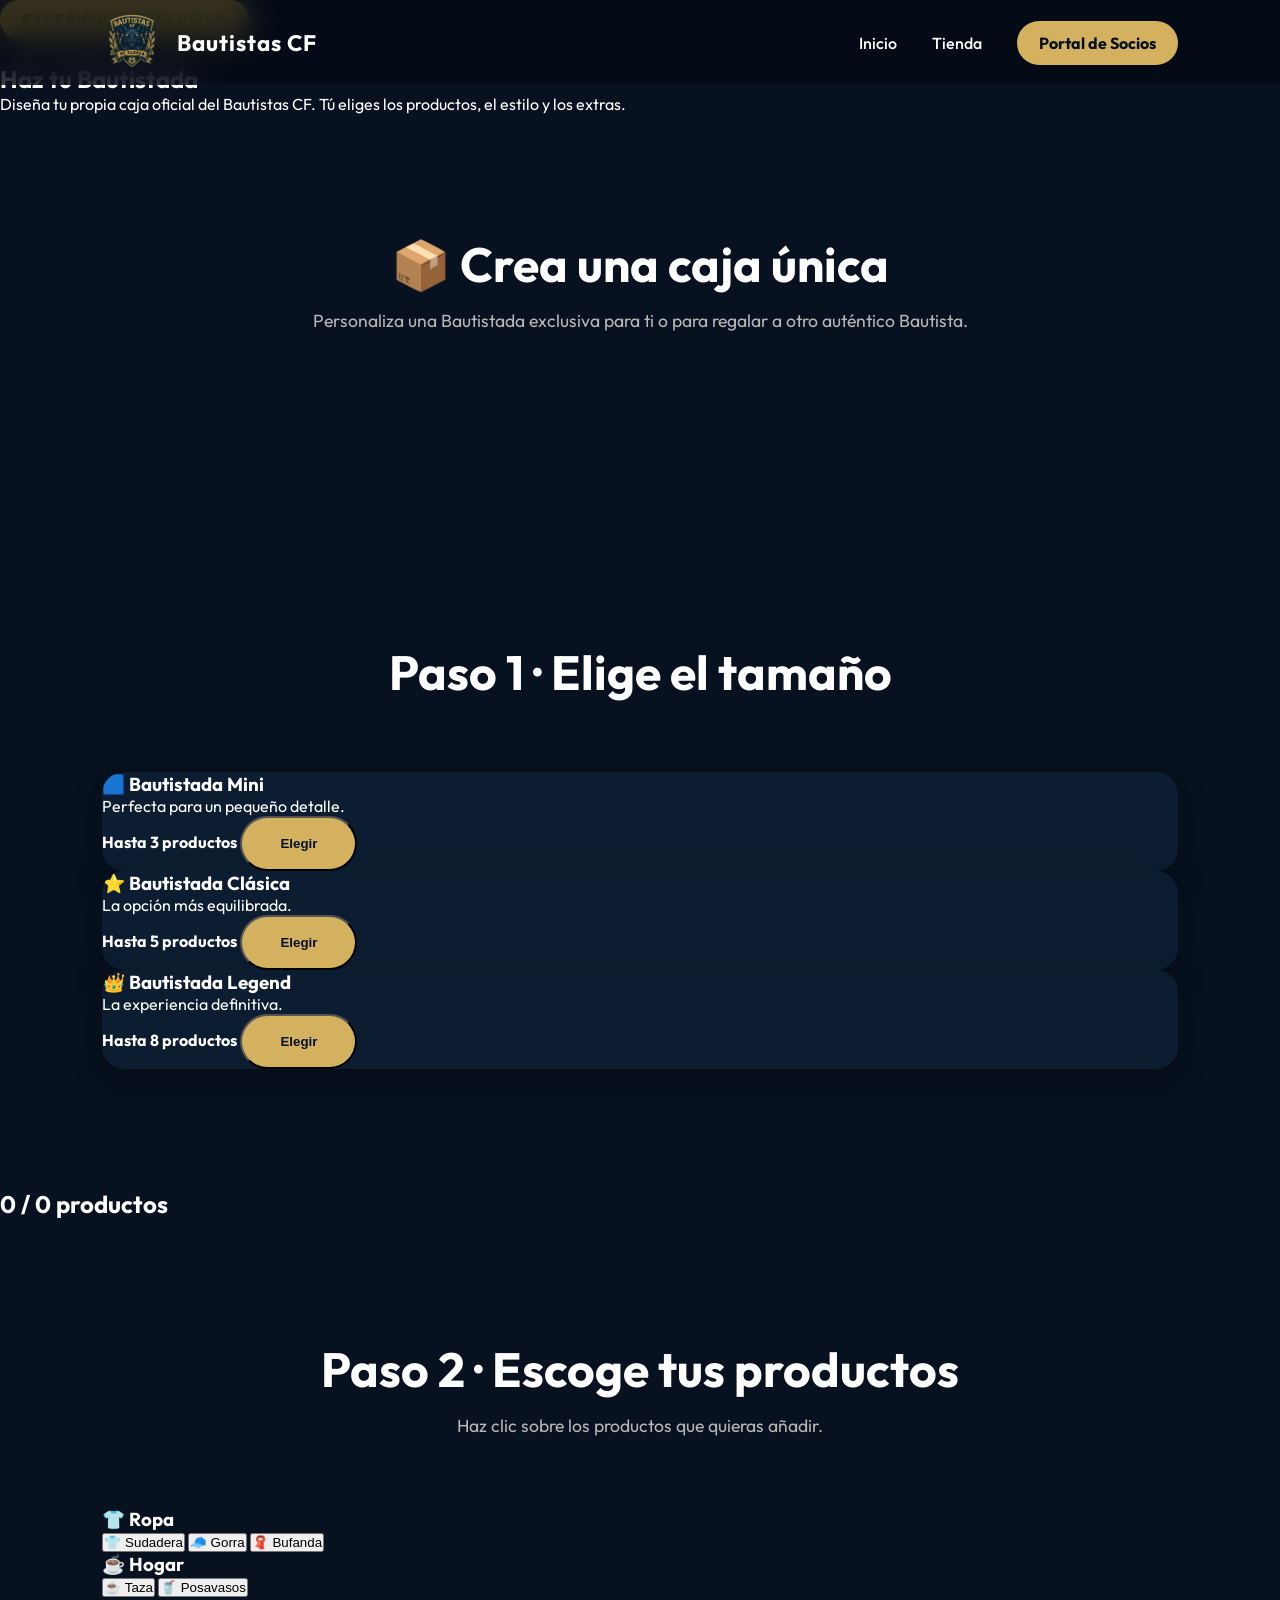
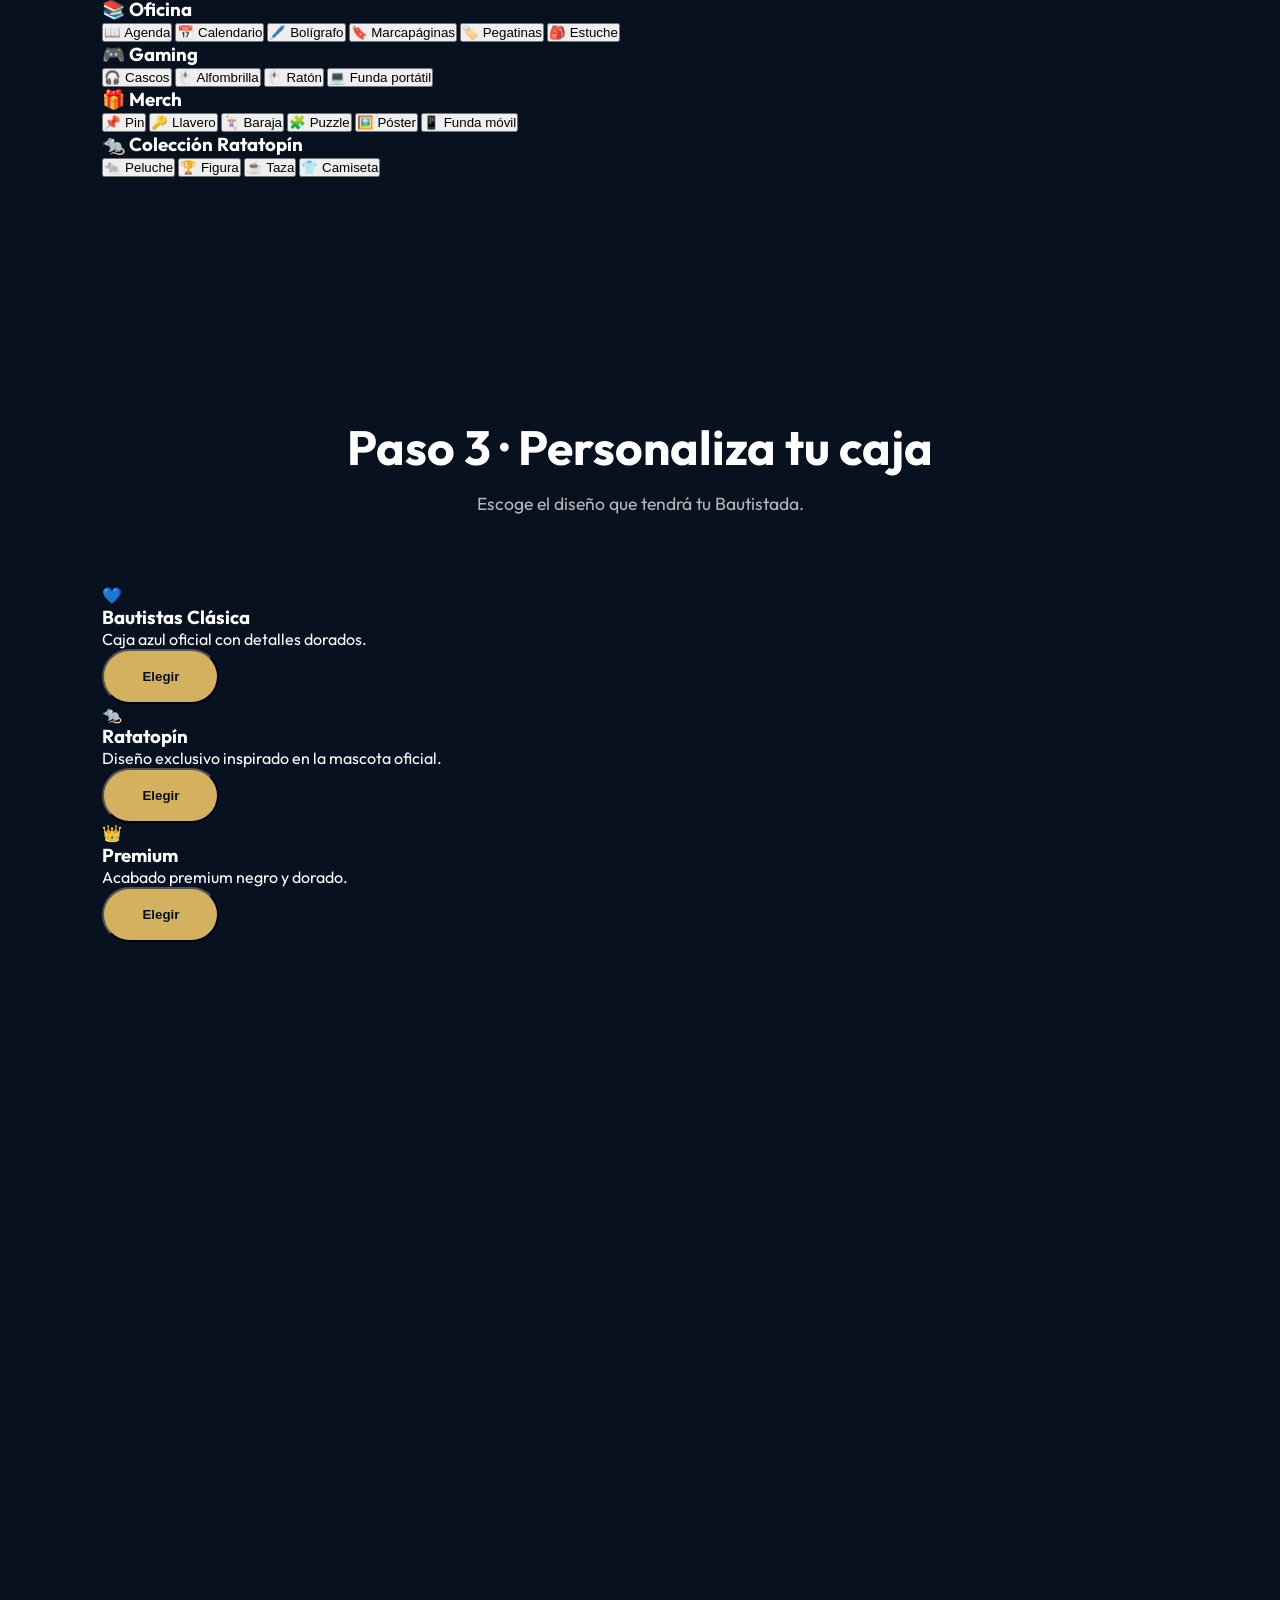
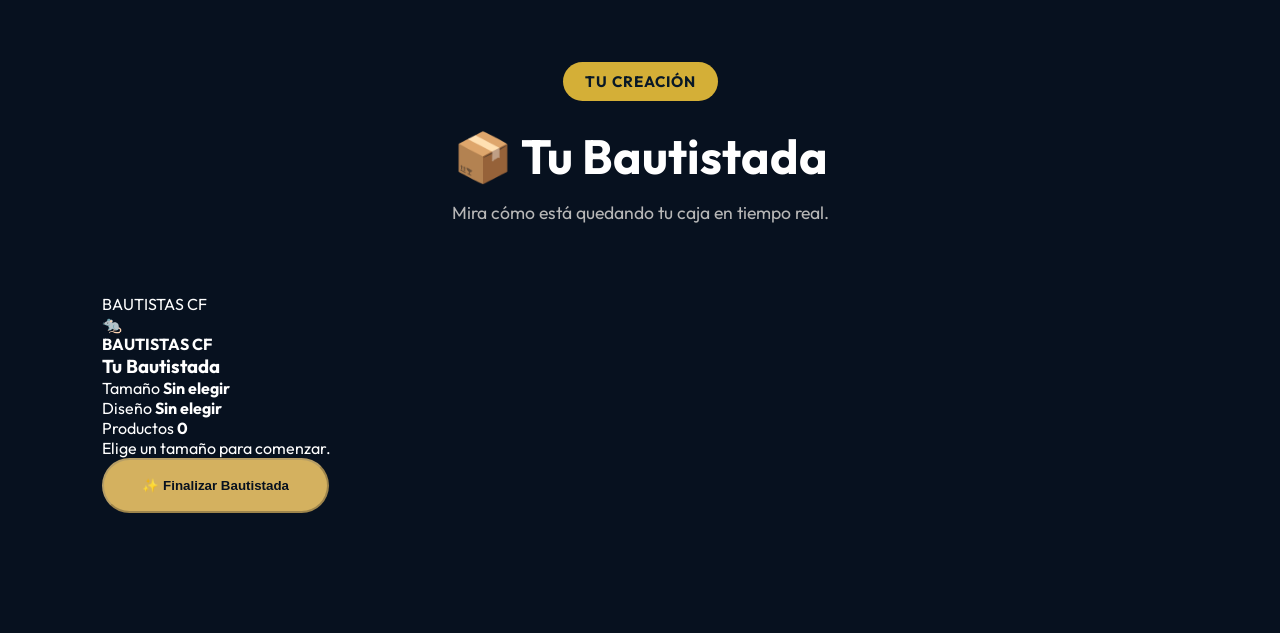
==== pages/bautistada.html @ 1654f707 "Add files via upload" ====
<!DOCTYPE html>
<html lang="es">

<head>

    <meta charset="UTF-8">
    <meta name="viewport" content="width=device-width, initial-scale=1.0">

    <title>Haz tu Bautistada | Bautistas CF</title>

    <link rel="icon" href="../img/escudo.png">

    <link rel="preconnect" href="https://fonts.googleapis.com">
    <link rel="preconnect" href="https://fonts.gstatic.com" crossorigin>

    <link href="https://fonts.googleapis.com/css2?family=Outfit:wght@300;400;500;600;700;800&display=swap"
        rel="stylesheet">

    <link rel="stylesheet" href="../style.css">
<link rel="stylesheet" href="../css/bautistada.css">
    <link rel="stylesheet"
        href="https://cdnjs.cloudflare.com/ajax/libs/font-awesome/6.7.2/css/all.min.css">

</head>

<body>

    <!-- TODO TU CONTENIDO -->

    <script src="../js/bautistada.js"></script>

</body>

</html>
<body>
    <!-- NAVBAR -->

    <header class="navbar">

        <div class="logo">

            <a href="../index.html">

                <img src="../img/escudo.png" alt="Escudo Bautistas CF">

            </a>

            <span>Bautistas CF</span>

        </div>

        <nav>

            <ul>

                <li><a href="../index.html">Inicio</a></li>
                <li><a href="tienda.html">Tienda</a></li>
                <li><a href="portal.html" class="portal-btn">Portal de Socios</a></li>

            </ul>

        </nav>

    </header>

    <!-- HERO -->

    <section class="hero-bautistada">

        <div class="hero-bautistada-overlay">

            <span class="tag-tienda">
                EXPERIENCIA EXCLUSIVA
            </span>

            <h1>Haz tu Bautistada</h1>

            <p>

                Diseña tu propia caja oficial del Bautistas CF.
                Tú eliges los productos, el estilo y los extras.

            </p>

        </div>

    </section>

    <!-- INTRO -->

    <section class="section">

        <div class="section-title">

            <h2>📦 Crea una caja única</h2>

            <p>

                Personaliza una Bautistada exclusiva para ti o para regalar
                a otro auténtico Bautista.

            </p>

        </div>

    </section>

    <!-- PASO 1 -->

    <section class="section">

        <div class="section-title">

            <h2>Paso 1 · Elige el tamaño</h2>

        </div>

      <div class="cajas-grid">

            <article class="card caja-card">

                <h3>🟦 Bautistada Mini</h3>

                <p>Perfecta para un pequeño detalle.</p>

                <strong>Hasta 3 productos</strong>

                <button class="btn-primary seleccionar-caja"
                    data-max="3">
                    Elegir
                </button>

            </article>

            <article class="card caja-card">

                <h3>⭐ Bautistada Clásica</h3>

                <p>La opción más equilibrada.</p>

                <strong>Hasta 5 productos</strong>

                <button class="btn-primary seleccionar-caja"
                    data-max="5">
                    Elegir
                </button>

            </article>

            <article class="card caja-card">

                <h3>👑 Bautistada Legend</h3>

                <p>La experiencia definitiva.</p>

                <strong>Hasta 8 productos</strong>

                <button class="btn-primary seleccionar-caja"
                    data-max="8">
                    Elegir
                </button>

            </article>

        </div>

    </section>

    <!-- CONTADOR -->

    <section class="contador-bautistada">

        <div class="barra">

            <div id="progreso"></div>

        </div>

        <h2 id="contador">

            0 / 0 productos

        </h2>

    </section>

    <!-- PASO 2 -->

    <section class="section">

        <div class="section-title">

            <h2>Paso 2 · Escoge tus productos</h2>

            <p>

                Haz clic sobre los productos que quieras añadir.

            </p>

        </div>

        <div class="catalogo-productos">            <!-- ROPA -->

            <div class="categoria-prod">

                <h3>👕 Ropa</h3>

                <div class="productos-grid">

                    <button class="producto" data-producto="Sudadera">
                        👕 Sudadera
                    </button>

                    <button class="producto" data-producto="Gorra">
                        🧢 Gorra
                    </button>

                    <button class="producto" data-producto="Bufanda">
                        🧣 Bufanda
                    </button>

                </div>

            </div>

            <!-- HOGAR -->

            <div class="categoria-prod">

                <h3>☕ Hogar</h3>

                <div class="productos-grid">

                    <button class="producto" data-producto="Taza">
                        ☕ Taza
                    </button>

                    <button class="producto" data-producto="Posavasos">
                        🥤 Posavasos
                    </button>

                </div>

            </div>

            <!-- OFICINA -->

            <div class="categoria-prod">

                <h3>📚 Oficina</h3>

                <div class="productos-grid">

                    <button class="producto" data-producto="Agenda">
                        📖 Agenda
                    </button>

                    <button class="producto" data-producto="Calendario">
                        📅 Calendario
                    </button>

                    <button class="producto" data-producto="Bolígrafo">
                        🖊️ Bolígrafo
                    </button>

                    <button class="producto" data-producto="Marcapáginas">
                        🔖 Marcapáginas
                    </button>

                    <button class="producto" data-producto="Pegatinas">
                        🏷️ Pegatinas
                    </button>

                    <button class="producto" data-producto="Estuche">
                        🎒 Estuche
                    </button>

                </div>

            </div>

            <!-- GAMING -->

            <div class="categoria-prod">

                <h3>🎮 Gaming</h3>

                <div class="productos-grid">

                    <button class="producto" data-producto="Cascos">
                        🎧 Cascos
                    </button>

                    <button class="producto" data-producto="Alfombrilla">
                        🖱️ Alfombrilla
                    </button>

                    <button class="producto" data-producto="Ratón">
                        🖱️ Ratón
                    </button>

                    <button class="producto" data-producto="Funda portátil">
                        💻 Funda portátil
                    </button>

                </div>

            </div>

            <!-- MERCH -->

            <div class="categoria-prod">

                <h3>🎁 Merch</h3>

                <div class="productos-grid">

                    <button class="producto" data-producto="Pin">
                        📌 Pin
                    </button>

                    <button class="producto" data-producto="Llavero">
                        🔑 Llavero
                    </button>

                    <button class="producto" data-producto="Baraja">
                        🃏 Baraja
                    </button>

                    <button class="producto" data-producto="Puzzle">
                        🧩 Puzzle
                    </button>

                    <button class="producto" data-producto="Póster">
                        🖼️ Póster
                    </button>

                    <button class="producto" data-producto="Funda móvil">
                        📱 Funda móvil
                    </button>

                </div>

            </div>

            <!-- RATATOPÍN -->

            <div class="categoria-prod">

                <h3>🐀 Colección Ratatopín</h3>

                <div class="productos-grid">

                    <button class="producto" data-producto="Peluche Ratatopín">
                        🐀 Peluche
                    </button>

                    <button class="producto" data-producto="Figura Ratatopín">
                        🏆 Figura
                    </button>

                    <button class="producto" data-producto="Taza Ratatopín">
                        ☕ Taza
                    </button>

                    <button class="producto" data-producto="Camiseta Ratatopín">
                        👕 Camiseta
                    </button>

                </div>

            </div>

        </div>

    </section>
    <!-- PASO 3 -->

<section class="section">

    <div class="section-title">

        <h2>Paso 3 · Personaliza tu caja</h2>

        <p>

            Escoge el diseño que tendrá tu Bautistada.

        </p>

    </div>

    <div class="disenos-grid">

        <article class="diseno-card">

            <div class="icono-diseno">💙</div>

            <h3>Bautistas Clásica</h3>

            <p>

                Caja azul oficial con detalles dorados.

            </p>

            <button
                class="btn-primary elegir-diseno"
                data-diseno="Bautistas Clásica">

                Elegir

            </button>

        </article>

        <article class="diseno-card">

            <div class="icono-diseno">🐀</div>

            <h3>Ratatopín</h3>

            <p>

                Diseño exclusivo inspirado en la mascota oficial.

            </p>

            <button
                class="btn-primary elegir-diseno"
                data-diseno="Ratatopín">

                Elegir

            </button>

        </article>

        <article class="diseno-card">

            <div class="icono-diseno">👑</div>

            <h3>Premium</h3>

            <p>

                Acabado premium negro y dorado.

            </p>

            <button
                class="btn-primary elegir-diseno"
                data-diseno="Premium">

                Elegir

            </button>

        </article>

    </div>

</section><section class="section resultado-bautistada"></section>
      <!-- =========================================
         RESULTADO FINAL · TU BAUTISTADA
    ========================================= -->

    <section class="section resultado-bautistada">
<section class="section"></section>
        <div class="section-title">

            <span class="tag-tienda">
                TU CREACIÓN
            </span>

            <h2>📦 Tu Bautistada</h2>

            <p>
                Mira cómo está quedando tu caja en tiempo real.
            </p>

        </div>


        <div class="bautistada-preview">


            <!-- CAJA -->

            <div class="caja-escena">

                <div class="caja">

                    <div class="caja-tapa">
                        <span>BAUTISTAS CF</span>
                    </div>

                    <div class="caja-frontal">

                        <div class="caja-logo">
                            🐀
                        </div>

                        <strong>
                            BAUTISTAS CF
                        </strong>

                    </div>

                    <div class="caja-lateral"></div>

                </div>


                <!-- PRODUCTOS -->

                <div
                    id="productosCaja"
                    class="productos-caja">
                </div>

            </div>


            <!-- RESUMEN -->

            <div class="resumen-bautistada">

                <h3>
                    Tu Bautistada
                </h3>


                <div class="resumen-linea">

                    <span>Tamaño</span>

                    <strong id="resumenTamano">
                        Sin elegir
                    </strong>

                </div>


                <div class="resumen-linea">

                    <span>Diseño</span>

                    <strong id="resumenDiseno">
                        Sin elegir
                    </strong>

                </div>


                <div class="resumen-linea">

                    <span>Productos</span>

                    <strong id="resumenProductos">
                        0
                    </strong>

                </div>


                <div
                    class="resumen-estado"
                    id="estadoBautistada">

                    Elige un tamaño para comenzar.

                </div>


                    <button
                class="btn-primary finalizar-bautistada"
                id="finalizarBautistada"
                disabled>

                ✨ Finalizar Bautistada

            </button>

        </div>

    </div>

</section>


<!-- JAVASCRIPT -->

<script src="../js/bautistada.js"></script>

</body>
</html>
---- style.css ----
/* ===========================================
   BAUTISTAS CF - WEB OFICIAL
=========================================== */

*{
    margin:0;
    padding:0;
    box-sizing:border-box;
}

html{
    scroll-behavior:smooth;
}

body{
    font-family:'Outfit',sans-serif;
    background:#07111f;
    color:#ffffff;
    overflow-x:hidden;
}

/* Scroll */

::-webkit-scrollbar{
    width:10px;
}

::-webkit-scrollbar-track{
    background:#08192c;
}

::-webkit-scrollbar-thumb{
    background:#1d4d8f;
    border-radius:20px;
}

::-webkit-scrollbar-thumb:hover{
    background:#2d6cc0;
}

/* ================= NAVBAR ================= */

.navbar{
    position:fixed;
    top:0;
    left:0;
    width:100%;
    height:85px;
    display:flex;
    justify-content:space-between;
    align-items:center;
    padding:0 8%;
    background:rgba(5,10,20,.75);
    backdrop-filter:blur(15px);
    z-index:1000;
    transition:.4s;
}

.logo{
    display:flex;
    align-items:center;
    gap:15px;
}

.logo img{
    width:60px;
}

.logo span{
    font-size:1.4rem;
    font-weight:700;
    letter-spacing:1px;
}

nav ul{
    display:flex;
    gap:35px;
    list-style:none;
}

nav a{
    color:white;
    text-decoration:none;
    font-weight:500;
    transition:.3s;
}

nav a:hover{
    color:#d4b15f;
}

.portal-btn{
    padding:12px 22px;
    background:#d4b15f;
    color:#07111f;
    border-radius:40px;
    font-weight:700;
}

.portal-btn:hover{
    transform:translateY(-3px);
}

/* ================= HERO ================= */

.hero{
    position:relative;
    min-height:100vh;
    display:flex;
    justify-content:center;
    align-items:center;
    text-align:center;
    overflow:hidden;
    background:url("img/hero-bg.png") center 20%/cover no-repeat;
}

.hero::before{
    content:"";
    position:absolute;
    inset:0;
    background:linear-gradient(
        to bottom,
        rgba(5,12,22,.70),
        rgba(7,17,31,.82),
        rgba(7,17,31,.96)
    );
}

.hero-overlay{
    display:none;
}

.hero-content{
    position:relative;
    z-index:5;
    width:90%;
    max-width:900px;
    animation:fadeUp 1.2s ease;
}

.hero h1{
    font-size:6rem;
    font-weight:800;
    letter-spacing:3px;
    margin-bottom:25px;
    text-shadow:0 10px 40px rgba(0,0,0,.8);
}

.hero p{
    font-size:1.35rem;
    line-height:1.8;
    max-width:700px;
    margin:0 auto 45px;
    color:#e4e4e4;
    text-shadow:0 5px 20px rgba(0,0,0,.8);
}
/* Botones */

.btn-primary,
.btn-secondary{
    padding:18px 38px;
    border-radius:50px;
    text-decoration:none;
    font-weight:700;
    transition:.35s;
}

.btn-primary{
    background:#d4b15f;
    color:#07111f;
}

.btn-secondary{
    border:2px solid white;
    color:white;
}

.btn-primary:hover,
.btn-secondary:hover{
    transform:translateY(-6px);
    box-shadow:0 15px 35px rgba(0,0,0,.35);
}

/* Scroll */

.scroll-indicator{
    margin-top:70px;
    display:flex;
    flex-direction:column;
    gap:10px;
    align-items:center;
    color:#d4d4d4;
    animation:bounce 2s infinite;
}

/* ================= SECCIONES ================= */

.section{
    padding:120px 8%;
}

.section-title{
    text-align:center;
    margin-bottom:70px;
}

.section-title h2{
    font-size:3rem;
    margin-bottom:15px;
}

.section-title p{
    color:#b7b7b7;
    font-size:1.1rem;
}/* ================= CARDS ================= */

.cards{
    display:grid;
    grid-template-columns:repeat(auto-fit,minmax(320px,1fr));
    gap:35px;
}

.card,
.product-card{
    background:#0d1d31;
    border-radius:22px;
    overflow:hidden;
    transition:.35s;
    box-shadow:0 10px 30px rgba(0,0,0,.25);
}

.card:hover,
.product-card:hover{
    transform:translateY(-12px);
    box-shadow:0 20px 45px rgba(0,0,0,.45);
}

.card img,
.product-card img{
    width:100%;
    height:240px;
    object-fit:cover;
}

.card-content{
    padding:28px;
}

.card-content h3{
    margin-bottom:15px;
    font-size:1.45rem;
}

.card-content p{
    color:#c7c7c7;
    line-height:1.7;
    margin-bottom:20px;
}

.card-content a{
    color:#d4b15f;
    text-decoration:none;
    font-weight:700;
}

.product-card{
    text-align:center;
    padding-bottom:30px;
}

.product-card h3{
    margin:25px 20px 10px;
    font-size:1.4rem;
}

.product-card span{
    display:block;
    color:#d4b15f;
    font-size:1.2rem;
    font-weight:700;
    margin-bottom:25px;
}

.product-card a{
    display:inline-block;
    padding:14px 30px;
    border-radius:40px;
    background:#d4b15f;
    color:#07111f;
    text-decoration:none;
    font-weight:700;
    transition:.3s;
}

.product-card a:hover{
    transform:scale(1.05);
}

/* ================= DOS COLUMNAS ================= */

.two-columns{
    display:grid;
    grid-template-columns:1fr 1fr;
    gap:70px;
    align-items:center;
}

.two-columns img{
    width:100%;
    border-radius:25px;
    box-shadow:0 20px 40px rgba(0,0,0,.35);
}

.two-columns h2{
    font-size:3rem;
    margin-bottom:25px;
}

.two-columns p{
    color:#c7c7c7;
    line-height:1.9;
    margin-bottom:35px;
}

.center-button{
    display:flex;
    justify-content:center;
}

/* ================= FOOTER ================= */

footer{
    background:#050d18;
    padding:60px 8%;
    text-align:center;
    border-top:1px solid rgba(255,255,255,.08);
}

footer h3{
    margin-bottom:15px;
    font-size:1.8rem;
}

footer p{
    color:#a9a9a9;
    margin-bottom:12px;
}

footer a{
    color:#d4b15f;
    text-decoration:none;
}

footer a:hover{
    text-decoration:underline;
}

/* ================= ANIMACIONES ================= */

@keyframes float{

    0%{
        transform:translateY(0px);
    }

    50%{
        transform:translateY(-12px);
    }

    100%{
        transform:translateY(0px);
    }

}

@keyframes bounce{

    0%,20%,50%,80%,100%{
        transform:translateY(0);
    }

    40%{
        transform:translateY(-10px);
    }

    60%{
        transform:translateY(-5px);
    }

}

/* ================= RESPONSIVE ================= */

@media(max-width:1100px){

    .navbar{
        padding:0 5%;
    }

    nav ul{
        gap:18px;
    }

}

@media(max-width:900px){

    .hero h1{
        font-size:3.3rem;
    }

    .hero-logo{
        width:170px;
    }

    .two-columns{
        grid-template-columns:1fr;
    }

    .navbar{
        flex-direction:column;
        height:auto;
        padding:20px;
    }

    nav ul{
        flex-wrap:wrap;
        justify-content:center;
        margin-top:20px;
    }

}

@media(max-width:600px){

    .hero h1{
        font-size:2.6rem;
    }

    .hero p{
        font-size:1rem;
    }

    .section{
        padding:90px 6%;
    }

    .section-title h2{
        font-size:2.2rem;
    }

    .btn-primary,
    .btn-secondary{
        width:100%;
        text-align:center;
    }

}
/*====================================================

            PÁGINA DE NOTICIAS

====================================================*/

.hero-noticia{
    position:relative;
    width:100%;
    height:70vh;
    overflow:hidden;
    display:flex;
    justify-content:center;
    align-items:flex-end;
}

.hero-noticia img{
    position:absolute;
    inset:0;
    width:100%;
    height:100%;
    object-fit:cover;
}

.hero-noticia-overlay{
    position:relative;
    z-index:2;
    width:100%;
    padding:80px 10%;
    background:linear-gradient(to top,
    rgba(6,12,22,.96),
    rgba(6,12,22,.55),
    transparent);
}

.categoria{
    display:inline-block;
    padding:8px 18px;
    background:#d4b15f;
    color:#08111d;
    font-weight:700;
    border-radius:30px;
    margin-bottom:20px;
    letter-spacing:.5px;
}

.hero-noticia h1{
    font-size:3.7rem;
    line-height:1.15;
    margin-bottom:20px;
}

.descripcion{
    max-width:800px;
    font-size:1.25rem;
    color:#d8d8d8;
    line-height:1.7;
    margin-bottom:30px;
}

.info-noticia{
    display:flex;
    gap:30px;
    flex-wrap:wrap;
    color:#bdbdbd;
    font-size:1rem;
}

.info-noticia span{
    display:flex;
    align-items:center;
    gap:8px;
}/*====================================================

        CONTENIDO DE LA NOTICIA

====================================================*/

.contenido-noticia{

    width:90%;
    max-width:950px;
    margin:80px auto;

}

.contenido-noticia p{

    font-size:1.15rem;
    line-height:2;
    color:#d9d9d9;
    margin-bottom:30px;

}

.contenido-noticia h2{

    font-size:2rem;
    margin:60px 0 25px;
    color:white;

}

.contenido-noticia strong{

    color:#d4b15f;

}

.contenido-noticia img{

    width:100%;
    border-radius:20px;
    margin:40px 0;
    box-shadow:0 20px 45px rgba(0,0,0,.35);

}

blockquote{

    margin:50px 0;
    padding:35px;
    border-left:5px solid #d4b15f;
    background:#0f1d2f;
    border-radius:15px;
    font-size:1.35rem;
    line-height:1.8;
    font-style:italic;
    color:#ffffff;

}

.volver{

    margin-top:70px;
    text-align:center;

}

.volver .btn-primary{

    display:inline-block;
    text-decoration:none;

}

/*====================================================

            ANIMACIONES

====================================================*/

.hero-noticia img{

    animation:zoomHero 12s ease-in-out infinite alternate;

}

.hero-noticia-overlay{

    animation:fadeUp 1s ease;

}

.contenido-noticia{

    animation:fadeUp .8s ease;

}

@keyframes zoomHero{

    from{

        transform:scale(1);

    }

    to{

        transform:scale(1.08);

    }

}

/*====================================================

            RESPONSIVE

====================================================*/

@media(max-width:900px){

    .hero-noticia{

        height:60vh;

    }

    .hero-noticia h1{

        font-size:2.5rem;

    }

    .descripcion{

        font-size:1.05rem;

    }

    .contenido-noticia p{

        font-size:1.05rem;

    }

}

@media(max-width:600px){

    .hero-noticia{

        height:55vh;

    }

    .hero-noticia-overlay{

        padding:50px 7%;

    }

    .hero-noticia h1{

        font-size:2rem;

    }

    blockquote{

        padding:25px;
        font-size:1.1rem;

    }

}
/*====================================================

            HERO TIENDA

====================================================*/

.hero-tienda{

    position:relative;
    width:100%;
    height:75vh;

    display:flex;
    justify-content:center;
    align-items:center;

    overflow:hidden;

    background:url("../img/tienda-banner.jpg") center center/cover no-repeat;

}

.hero-tienda::before{

    content:"";
    position:absolute;
    inset:0;

    background:linear-gradient(
        rgba(5,15,30,.75),
        rgba(5,15,30,.55),
        rgba(5,15,30,.88)
    );

}

.hero-tienda-overlay{

    position:relative;
    z-index:2;

    width:90%;
    max-width:900px;

    text-align:center;

}

.tag-tienda{

    display:inline-block;

    padding:10px 22px;

    margin-bottom:25px;

    border-radius:40px;

    background:#d4af37;

    color:#081827;

    font-weight:700;

    letter-spacing:1px;

    font-size:.95rem;

}

.hero-tienda h1{

    font-size:4.2rem;

    color:white;

    margin-bottom:25px;

    line-height:1.15;

}

.hero-tienda p{

    max-width:750px;

    margin:0 auto 40px;

    color:#d9d9d9;

    font-size:1.25rem;

    line-height:1.8;

}

.hero-tienda .btn-primary{

    padding:16px 40px;

    font-size:1.05rem;

    border-radius:50px;

}

/*====================================================

        EFECTOS HERO

====================================================*/

.hero-tienda{

    animation:zoomHero 12s ease-in-out infinite alternate;

}

.hero-tienda h1{

    animation:fadeUp .8s ease;

}

.hero-tienda p{

    animation:fadeUp 1s ease;

}

.hero-tienda .btn-primary{

    animation:fadeUp 1.2s ease;

}/*====================================================

            TARJETAS DE PRODUCTOS

====================================================*/

.product-card{

    position:relative;

    background:#0f1d2f;

    border:1px solid rgba(255,255,255,.05);

    border-radius:22px;

    overflow:hidden;

    text-align:center;

    transition:.35s;

    box-shadow:0 10px 30px rgba(0,0,0,.25);

}

.product-card:hover{

    transform:translateY(-10px);

    box-shadow:0 25px 45px rgba(0,0,0,.45);

    border-color:#d4af37;

}

.product-card img{

    width:100%;

    height:280px;

    object-fit:cover;

    transition:.4s;

}

.product-card:hover img{

    transform:scale(1.05);

}

.product-card h3{

    color:#fff;

    font-size:1.3rem;

    margin:22px 20px 12px;

}

.precio{

    display:block;

    color:#d4af37;

    font-size:1.4rem;

    font-weight:700;

    margin-bottom:22px;

}

.product-card a{

    display:inline-block;

    margin-bottom:28px;

    padding:13px 28px;

    background:#1c6dd0;

    color:white;

    border-radius:40px;

    text-decoration:none;

    font-weight:600;

    transition:.3s;

}

.product-card a:hover{

    background:#d4af37;

    color:#081827;

}

/*====================================================

                ETIQUETAS

====================================================*/

.badge{

    position:absolute;

    top:18px;

    left:18px;

    z-index:10;

    padding:8px 16px;

    border-radius:25px;

    color:white;

    font-size:.8rem;

    font-weight:700;

    letter-spacing:.8px;

}

.nuevo{

    background:#22c55e;

}

.bestseller{

    background:#d4af37;

    color:#081827;

}

.limitado{

    background:#ef4444;

}

.premium{

    background:#8b5cf6;

}

/*====================================================

            GRID PRODUCTOS

====================================================*/

.cards{

    display:grid;

    grid-template-columns:repeat(auto-fit,minmax(260px,1fr));

    gap:35px;

    margin-top:50px;

}/*====================================================

        PRODUCTO DESTACADO

====================================================*/

.producto-destacado{

    width:90%;
    max-width:1400px;

    margin:100px auto;

    display:grid;
    grid-template-columns:1fr 1fr;
    gap:60px;

    align-items:center;

    background:#0f1d2f;

    border-radius:30px;

    padding:60px;

    border:1px solid rgba(255,255,255,.08);

    overflow:hidden;

}

.destacado-texto span{

    display:inline-block;

    padding:8px 18px;

    border-radius:30px;

    background:#d4af37;

    color:#081827;

    font-weight:700;

    margin-bottom:25px;

}

.destacado-texto h2{

    font-size:3rem;

    color:#fff;

    margin-bottom:25px;

}

.destacado-texto p{

    color:#d7d7d7;

    line-height:1.9;

    font-size:1.1rem;

    margin-bottom:35px;

}

.destacado-imagen{

    text-align:center;

}

.destacado-imagen img{

    width:100%;
    max-width:500px;

    border-radius:25px;

    transition:.4s;

    box-shadow:0 20px 40px rgba(0,0,0,.35);

}

.destacado-imagen img:hover{

    transform:scale(1.05) rotate(-2deg);

}

/*====================================================
    BENEFICIOS

====================================================*/

.beneficios{

    width:90%;
    max-width:1200px;

    margin:60px auto 0;

    display:grid;

    grid-template-columns:repeat(auto-fit,minmax(220px,1fr));

    gap:30px;

}

.beneficio{

    background:#0f1d2f;

    border-radius:20px;

    padding:35px 25px;

    text-align:center;

    transition:.35s;

    border:1px solid rgba(255,255,255,.05);

}

.beneficio:hover{

    transform:translateY(-8px);

    border-color:#d4af37;

}

.beneficio i{

    font-size:2.8rem;

    color:#d4af37;

    margin-bottom:20px;

}

.beneficio h3{

    color:#fff;

    font-size:1.25rem;

}

/*====================================================

            RESPONSIVE

====================================================*/

@media(max-width:900px){

    .hero-tienda h1{

        font-size:2.8rem;

    }

    .producto-destacado{

        grid-template-columns:1fr;

        text-align:center;

        padding:40px;

    }

    .destacado-texto h2{

        font-size:2.2rem;

    }

}/*====================================================

            ANIMACIONES

====================================================*/

.product-card,
.beneficio,
.producto-destacado{

    animation:fadeUp .8s ease both;

}

.product-card:nth-child(2){

    animation-delay:.1s;

}

.product-card:nth-child(3){

    animation-delay:.2s;

}

.product-card:nth-child(4){

    animation-delay:.3s;

}

.product-card:hover .precio{

    color:#ffd86b;

}

.product-card:hover h3{

    color:#d4af37;

}

.badge{

    box-shadow:0 8px 18px rgba(0,0,0,.25);

}

/*====================================================

            SCROLLBAR

====================================================*/

::-webkit-scrollbar{

    width:10px;

}

::-webkit-scrollbar-track{

    background:#081827;

}

::-webkit-scrollbar-thumb{

    background:#d4af37;

    border-radius:20px;

}

::-webkit-scrollbar-thumb:hover{

    background:#f1c85d;

}

/*====================================================

            FOOTER TIENDA

====================================================*/

footer{

    margin-top:100px;

    padding:60px 20px;

    text-align:center;

    background:#06111d;

    border-top:1px solid rgba(255,255,255,.08);

}

footer h3{

    color:#fff;

    font-size:2rem;

    margin-bottom:15px;

}

footer p{

    color:#a9b2be;

    margin:8px 0;

}

/*====================================================

            RESPONSIVE EXTRA

====================================================*/

@media (max-width:768px){

    .hero-tienda{

        height:60vh;

    }

    .hero-tienda h1{

        font-size:2.3rem;

    }

    .hero-tienda p{

        font-size:1rem;

        line-height:1.7;

    }

    .cards{

        grid-template-columns:1fr;

    }

    .product-card img{

        height:240px;

    }

    .beneficios{

        grid-template-columns:1fr;

    }

    .producto-destacado{

        padding:30px;

    }

}

@media (max-width:480px){

    .hero-tienda{

        height:55vh;

    }

    .hero-tienda h1{

        font-size:1.9rem;

    }

    .tag-tienda{

        font-size:.8rem;

        padding:8px 18px;

    }

    .btn-primary{

        width:100%;

        text-align:center;

    }

}
/* =========================================================
   BAUTISTAS ARENA
   Diseño adaptado al estilo general de Bautistas CF
========================================================= */


/* =========================================================
   HERO
========================================================= */

.stadium-hero {
    min-height: 78vh;
    display: flex;
    align-items: center;
    position: relative;
    overflow: hidden;

    background:
        linear-gradient(
            90deg,
            rgba(8, 24, 39, 0.96) 0%,
            rgba(8, 24, 39, 0.82) 45%,
            rgba(8, 24, 39, 0.35) 100%
        ),
        url("img/estadio.jpg") center / cover no-repeat;
}

.stadium-hero-content {
    max-width: 700px;
    padding: 100px 7%;
}

.stadium-tag {
    display: inline-block;
    margin-bottom: 18px;

    color: #d4af37;

    font-size: 0.8rem;
    font-weight: 700;
    letter-spacing: 2px;
}

.stadium-hero h1 {
    margin: 0 0 25px;

    font-size: clamp(3.5rem, 7vw, 6.5rem);
    line-height: 0.9;
    font-weight: 800;
}

.stadium-hero h1 span {
    color: #d4af37;
}

.stadium-hero p {
    max-width: 520px;

    color: #c3d0da;

    font-size: 1.05rem;
    line-height: 1.7;

    margin-bottom: 30px;
}


/* =========================================================
   BOTÓN
========================================================= */

.stadium-button {
    display: inline-block;

    padding: 13px 25px;

    background: #d4af37;
    color: #081827;

    border-radius: 6px;

    text-decoration: none;

    font-size: 0.9rem;
    font-weight: 700;

    transition: 0.3s ease;
}

.stadium-button:hover {
    transform: translateY(-3px);

    box-shadow:
        0 8px 25px rgba(212, 175, 55, 0.25);
}


/* =========================================================
   INTRODUCCIÓN
========================================================= */

.stadium-intro {
    display: grid;
    grid-template-columns: 1fr 1fr;

    gap: 55px;

    align-items: center;

    padding: 90px 7%;

    background: #081827;
}

.stadium-intro-image {
    overflow: hidden;

    border-radius: 12px;

    border: 1px solid rgba(212, 175, 55, 0.15);
}

.stadium-intro-image img {
    display: block;

    width: 100%;

    transition: transform 0.5s ease;
}

.stadium-intro-image:hover img {
    transform: scale(1.04);
}

.stadium-intro-text h2 {
    margin: 10px 0 25px;

    font-size: clamp(2.5rem, 5vw, 4rem);
    line-height: 1;

    font-weight: 800;
}

.stadium-intro-text h2 span {
    color: #d4af37;
}

.stadium-intro-text p {
    max-width: 550px;

    color: #aebdca;

    line-height: 1.7;

    margin-bottom: 15px;
}


/* =========================================================
   ETIQUETAS DE SECCIÓN
========================================================= */

.section-label {
    color: #d4af37;

    font-size: 0.78rem;
    font-weight: 700;

    letter-spacing: 2px;
}


/* =========================================================
   ESTADÍSTICAS
========================================================= */

.stadium-stats {
    display: grid;

    grid-template-columns: repeat(4, 1fr);

    background: #102436;

    border-top: 1px solid rgba(255,255,255,0.05);
    border-bottom: 1px solid rgba(255,255,255,0.05);
}

.stadium-stat {
    padding: 38px 20px;

    text-align: center;

    border-right: 1px solid rgba(255,255,255,0.07);

    transition: 0.3s ease;
}

.stadium-stat:last-child {
    border-right: none;
}

.stadium-stat:hover {
    background: #162b3d;
}

.stat-number {
    display: block;

    margin-bottom: 7px;

    color: #d4af37;

    font-size: 2.3rem;
    font-weight: 800;
}

.stat-label {
    color: #9eafbd;

    font-size: 0.72rem;

    letter-spacing: 1.5px;
}


/* =========================================================
   CARACTERÍSTICAS
========================================================= */

.stadium-features {
    padding: 90px 7%;

    background: #0b1d2d;
}

.section-heading {
    text-align: center;

    margin-bottom: 50px;
}

.section-heading h2 {
    margin: 10px 0 0;

    font-size: clamp(2.3rem, 5vw, 4rem);

    line-height: 1;

    font-weight: 800;
}

.section-heading h2 span {
    color: #d4af37;
}


/* =========================================================
   CUADRADOS INTERACTIVOS
========================================================= */

.features-grid {
    display: grid;

    grid-template-columns: repeat(3, 1fr);

    gap: 20px;
}

.feature-card {
    position: relative;

    min-height: 260px;

    padding: 30px;

    display: flex;
    flex-direction: column;
    justify-content: flex-end;

    overflow: hidden;

    background: #102436;

    border: 1px solid rgba(255,255,255,0.07);

    border-radius: 10px;

    cursor: pointer;

    transition:
        transform 0.3s ease,
        border-color 0.3s ease,
        box-shadow 0.3s ease,
        background 0.3s ease;
}


/* Brillo */

.feature-card::before {
    content: "";

    position: absolute;

    width: 170px;
    height: 170px;

    top: -90px;
    right: -90px;

    background: rgba(212,175,55,0.18);

    border-radius: 50%;

    filter: blur(35px);

    opacity: 0;

    transition: 0.4s ease;
}


/* Línea dorada */

.feature-card::after {
    content: "";

    position: absolute;

    left: 0;
    bottom: 0;

    width: 0;
    height: 3px;

    background: #d4af37;

    transition: width 0.4s ease;
}


/* Hover */

.feature-card:hover {
    transform: translateY(-6px);

    background: #142c40;

    border-color: rgba(212,175,55,0.45);

    box-shadow:
        0 12px 30px rgba(0,0,0,0.3),
        0 0 20px rgba(212,175,55,0.08);
}

.feature-card:hover::before {
    opacity: 1;
}

.feature-card:hover::after {
    width: 100%;
}


/* =========================================================
   ICONOS
========================================================= */

.feature-icon {
    position: absolute;

    top: 27px;
    left: 30px;

    font-size: 2rem;

    transition:
        transform 0.3s ease,
        filter 0.3s ease;
}

.feature-card:hover .feature-icon {
    transform: scale(1.15);

    filter:
        drop-shadow(0 0 8px rgba(212,175,55,0.5));
}


/* =========================================================
   TEXTO DE TARJETAS
========================================================= */

.feature-card h3 {
    position: relative;
    z-index: 2;

    margin: 0 0 10px;

    font-size: 1.1rem;
    font-weight: 700;
}

.feature-card p {
    position: relative;
    z-index: 2;

    margin: 0;

    color: #9eafbd;

    font-size: 0.9rem;

    line-height: 1.6;
}


/* =========================================================
   EXPERIENCIA
========================================================= */

.stadium-experience {
    min-height: 550px;

    display: flex;
    align-items: center;

    padding: 90px 7%;

    background:
        linear-gradient(
            90deg,
            rgba(8,24,39,0.96),
            rgba(8,24,39,0.55)
        ),
        url("img/estadio.jpg") center / cover no-repeat;
}

.experience-content {
    max-width: 600px;
}

.stadium-experience h2 {
    margin: 10px 0 25px;

    font-size: clamp(2.5rem, 5vw, 4rem);

    line-height: 1;

    font-weight: 800;
}

.stadium-experience h2 span {
    color: #d4af37;
}

.stadium-experience p {
    color: #c3d0da;

    line-height: 1.7;

    margin-bottom: 15px;
}


/* =========================================================
   ZONAS DEL ESTADIO
========================================================= */

.stadium-zones {
    padding: 90px 7%;

    background: #081827;
}

.stadium-zones h2 {
    margin: 10px 0 0;

    font-size: clamp(2.3rem, 5vw, 4rem);

    line-height: 1;

    font-weight: 800;
}

.stadium-zones h2 span {
    color: #d4af37;
}

.zones-grid {
    display: grid;

    grid-template-columns: repeat(2, 1fr);

    gap: 20px;

    margin-top: 50px;
}


/* =========================================================
   TARJETAS DE ZONAS
========================================================= */

.zone-card {
    position: relative;

    min-height: 390px;

    overflow: hidden;

    border-radius: 10px;

    border: 1px solid rgba(255,255,255,0.07);

    cursor: pointer;

    transition:
        transform 0.35s ease,
        border-color 0.35s ease,
        box-shadow 0.35s ease;
}

.zone-card img {
    width: 100%;
    height: 100%;

    min-height: 390px;

    object-fit: cover;

    display: block;

    transition:
        transform 0.5s ease,
        filter 0.5s ease;
}

.zone-card::after {
    content: "";

    position: absolute;

    inset: 0;

    background:
        linear-gradient(
            to top,
            rgba(8,24,39,0.95),
            rgba(8,24,39,0.15)
        );
}

.zone-card-content {
    position: absolute;

    z-index: 2;

    left: 28px;
    right: 28px;
    bottom: 25px;
}

.zone-card-content > span {
    color: #d4af37;

    font-size: 0.75rem;

    font-weight: 700;

    letter-spacing: 1px;
}

.zone-card h3 {
    margin: 7px 0;

    font-size: 1.7rem;

    font-weight: 800;
}

.zone-card p {
    max-width: 450px;

    margin: 0;

    color: #c3d0da;

    line-height: 1.5;
}

.zone-card:hover {
    transform: translateY(-6px);

    border-color: rgba(212,175,55,0.5);

    box-shadow:
        0 15px 35px rgba(0,0,0,0.35);
}

.zone-card:hover img {
    transform: scale(1.06);

    filter: brightness(1.08);
}


/* =========================================================
   CTA FINAL
========================================================= */

.stadium-cta {
    padding: 100px 7%;

    text-align: center;

    background: #102436;
}

.stadium-cta-content {
    max-width: 700px;

    margin: auto;
}

.stadium-cta h2 {
    margin: 10px 0 20px;

    font-size: clamp(2.7rem, 5vw, 4.5rem);

    line-height: 0.95;

    font-weight: 800;
}

.stadium-cta h2 span {
    color: #d4af37;
}

.stadium-cta p {
    color: #aebdca;

    margin-bottom: 30px;
}


/* =========================================================
   FOOTER
========================================================= */

.footer {
    padding: 30px 7%;

    text-align: center;

    background: #050f18;

    color: #718291;

    font-size: 0.8rem;
}


/* =========================================================
   RESPONSIVE
========================================================= */

@media (max-width: 900px) {

    .stadium-intro {
        grid-template-columns: 1fr;
    }

    .features-grid {
        grid-template-columns: repeat(2, 1fr);
    }

    .stadium-stats {
        grid-template-columns: repeat(2, 1fr);
    }

    .zones-grid {
        grid-template-columns: 1fr;
    }

}


@media (max-width: 600px) {

    .stadium-hero-content {
        padding: 80px 6%;
    }

    .features-grid {
        grid-template-columns: 1fr;
    }

    .stadium-stats {
        grid-template-columns: 1fr;
    }

    .stadium-stat {
        border-right: none;

        border-bottom:
            1px solid rgba(255,255,255,0.07);
    }

    .stadium-hero h1 {
        font-size: 3.5rem;
    }

}/* =========================================================
   TARJETA SELECCIONADA
========================================================= */

.feature-card.selected {
    transform: translateY(-8px);

    background: #162b3d;

    border-color: #d4af37;

    box-shadow:
        0 15px 40px rgba(0, 0, 0, 0.35),
        0 0 35px rgba(212, 175, 55, 0.18);
}

.feature-card.selected::before {
    opacity: 1;
}

.feature-card.selected::after {
    width: 100%;
}

.feature-card.selected .feature-icon {
    transform: scale(1.15);

    filter:
        drop-shadow(0 0 12px rgba(212, 175, 55, 0.6));
}
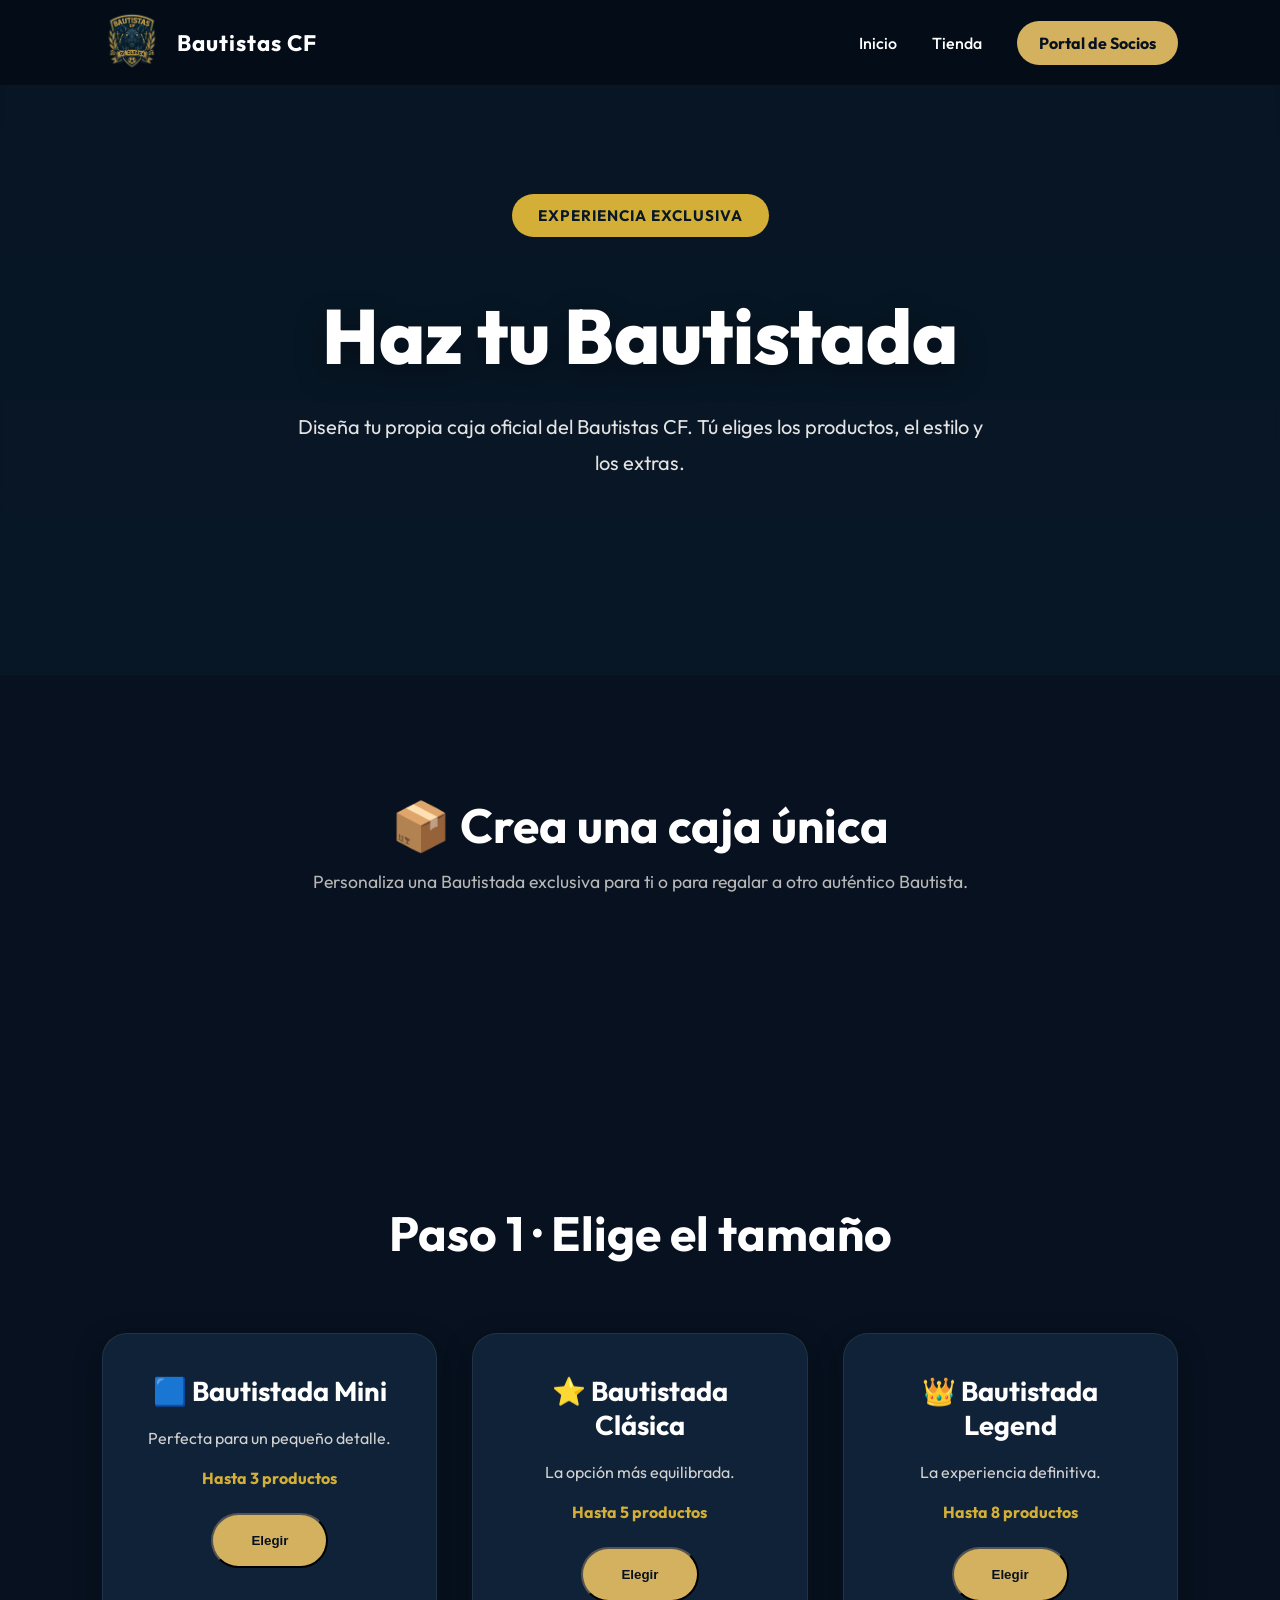
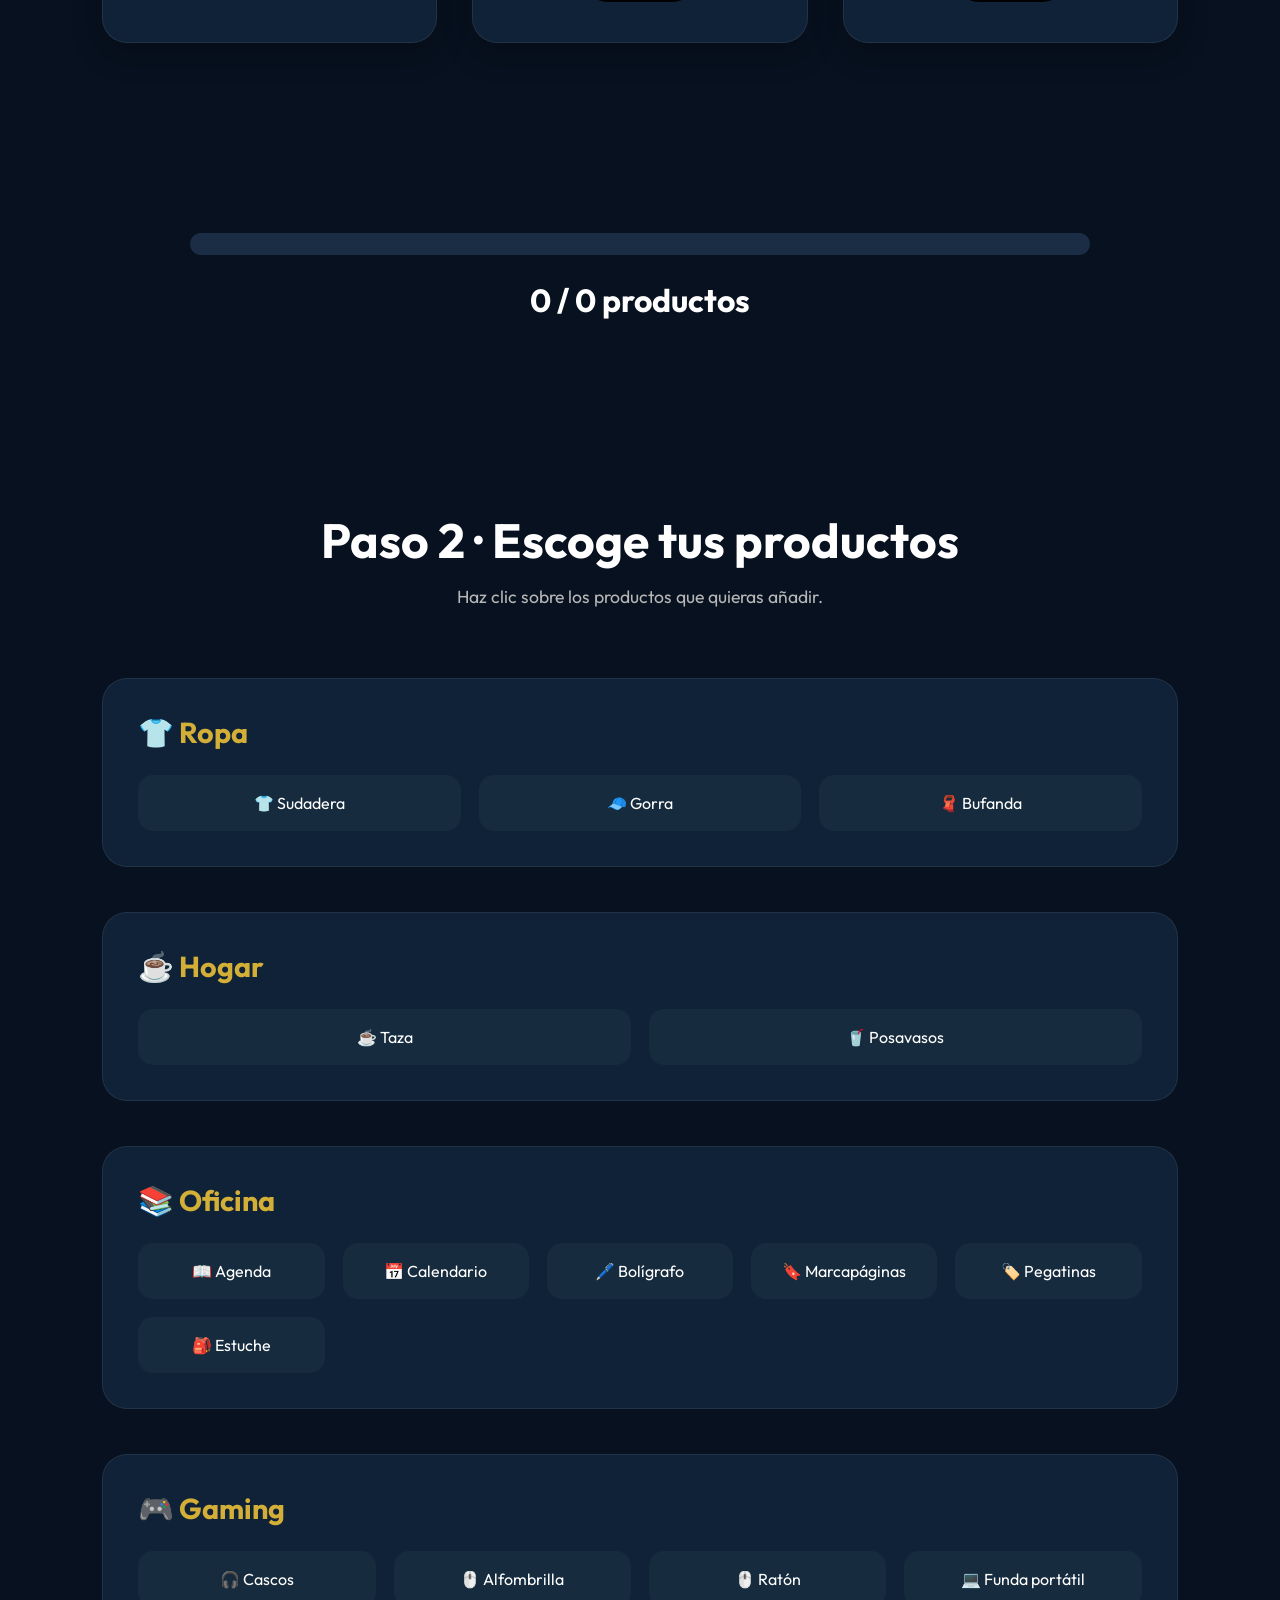
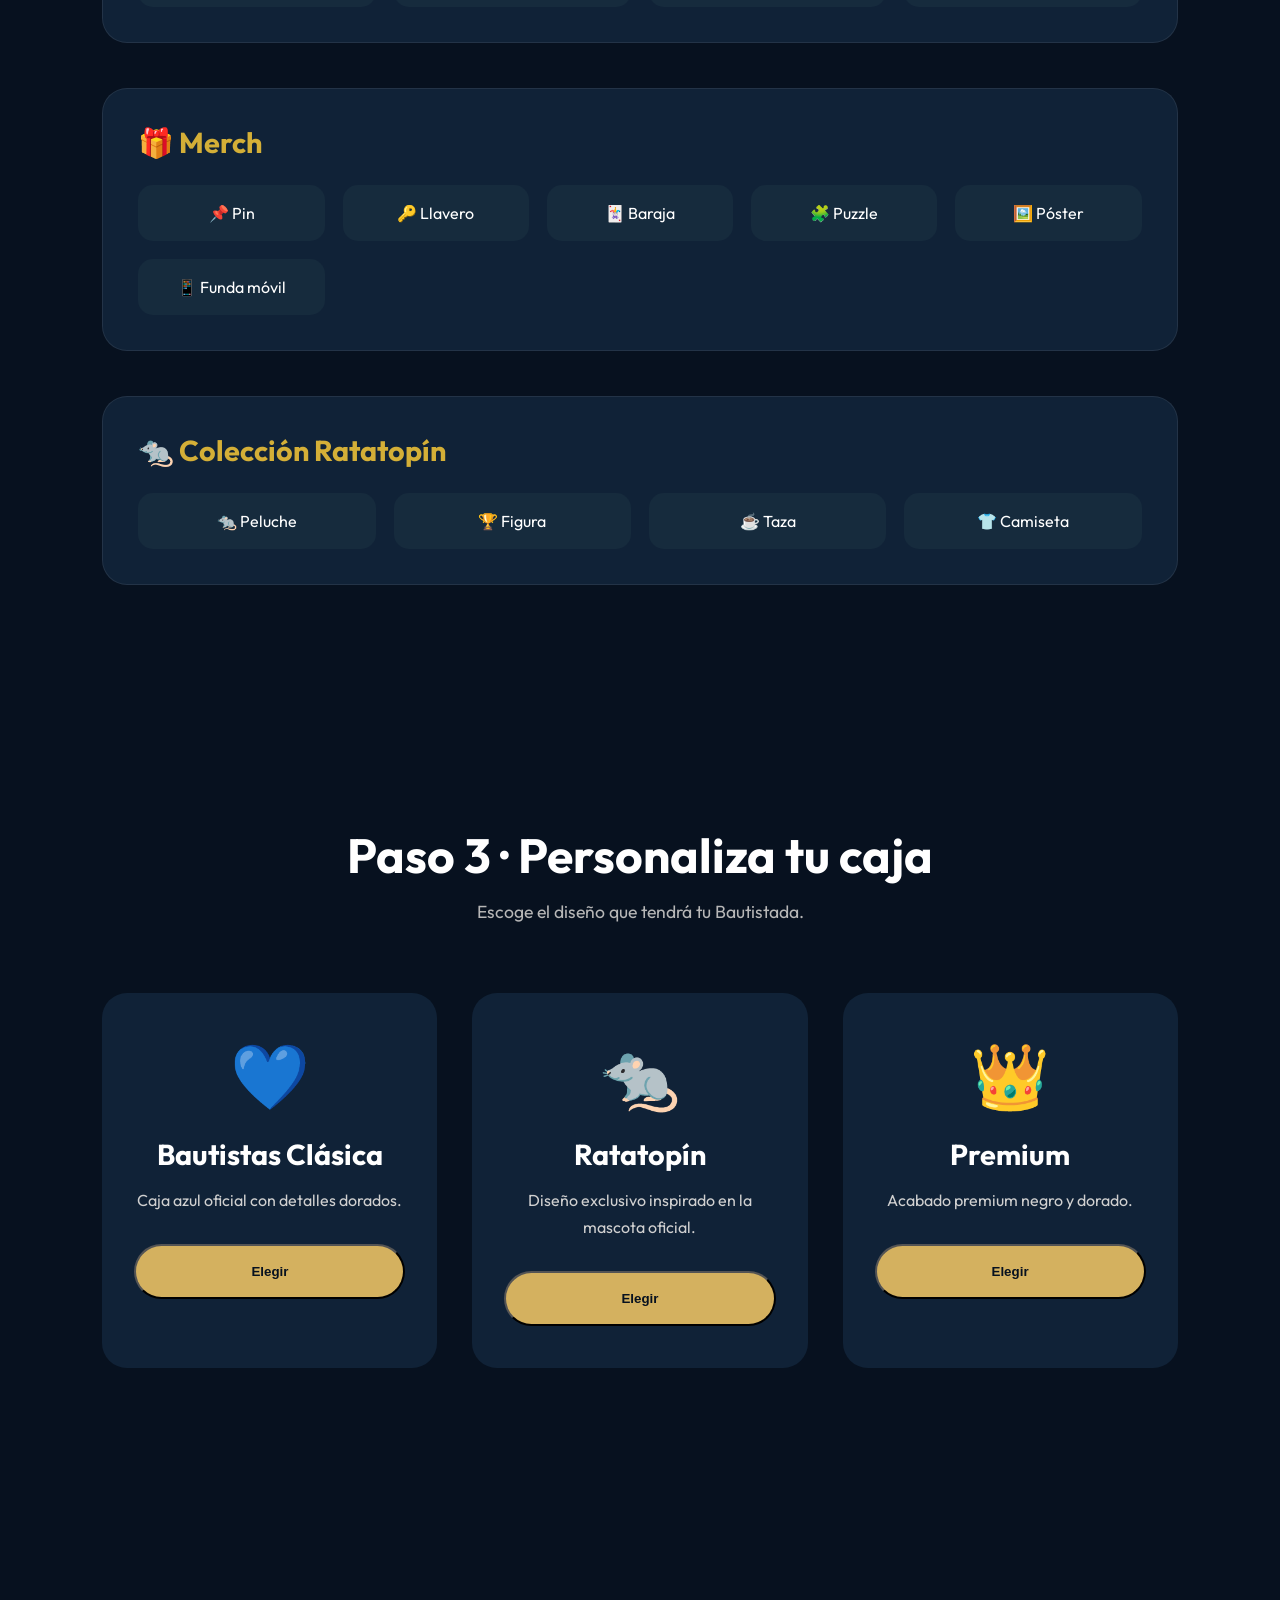
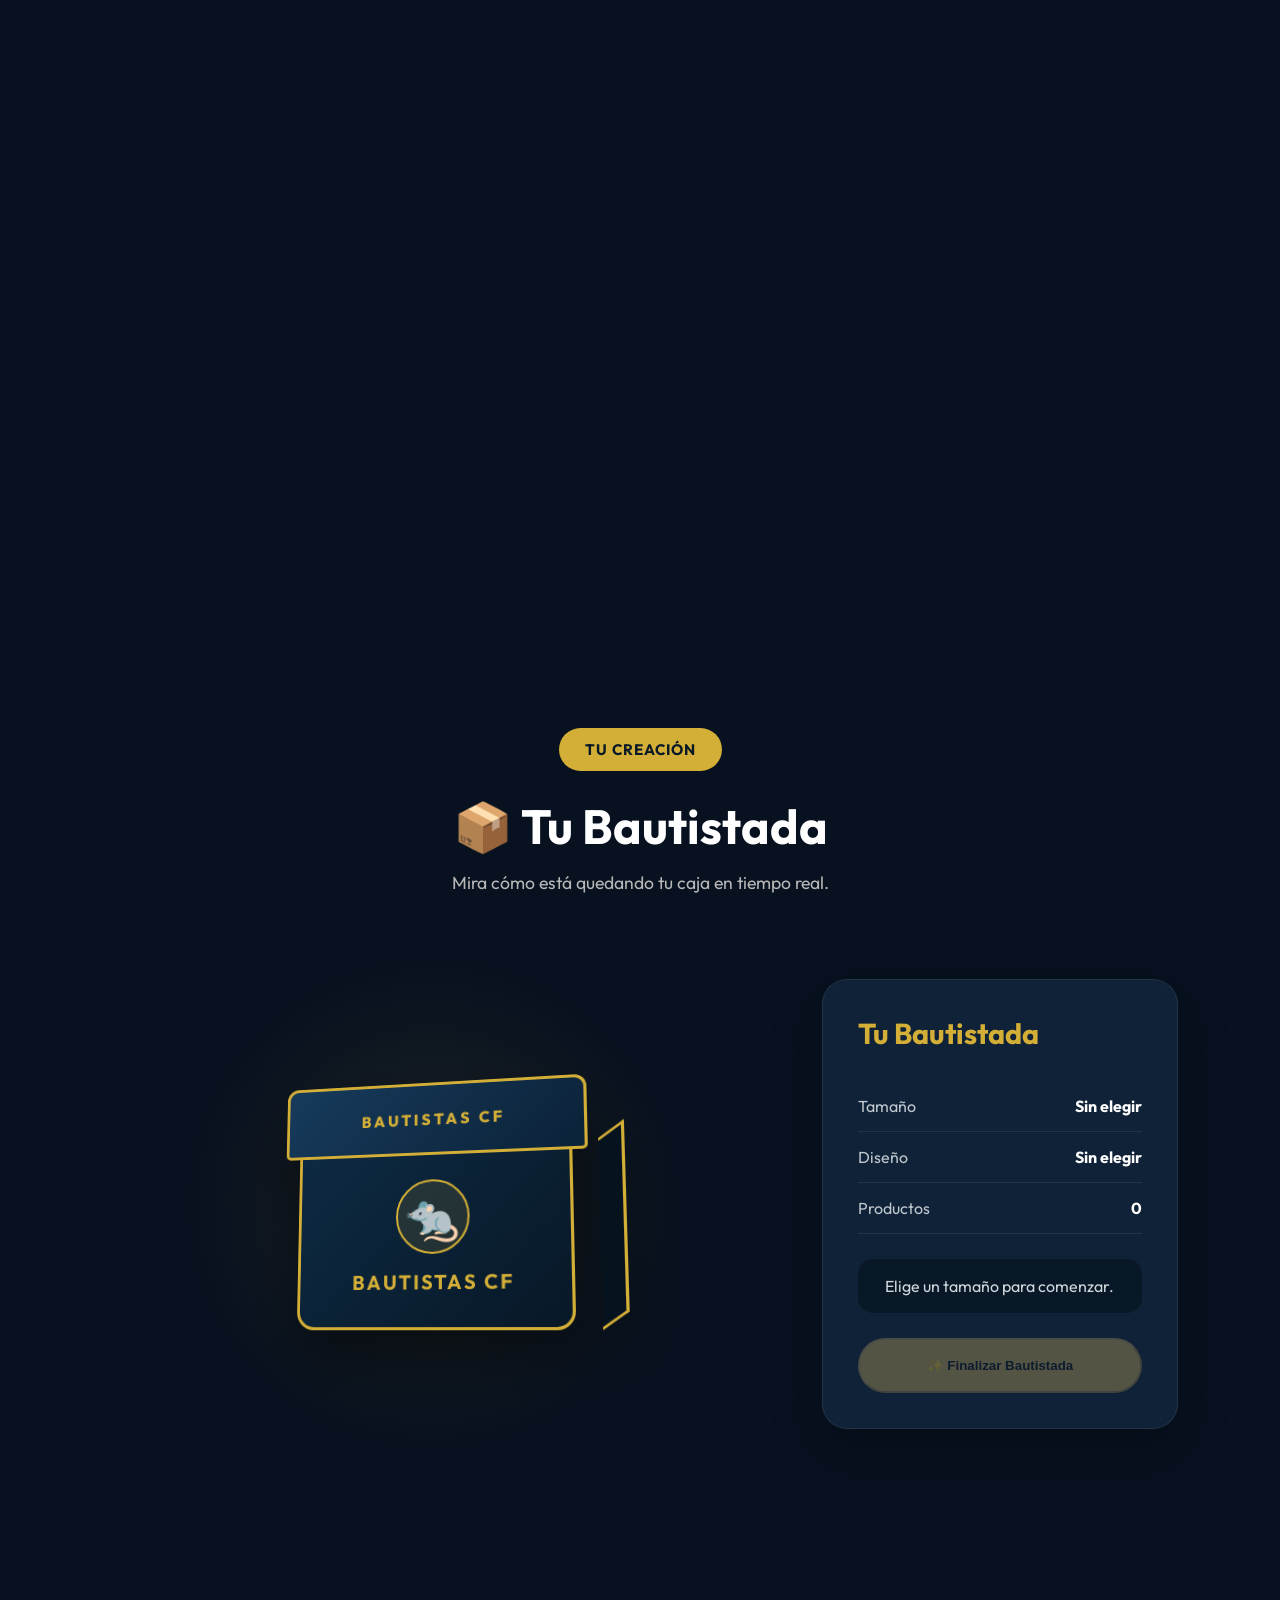
==== commit 82231d1e: "Primera versión de la web Bautistas CF" ====
--- a/pages/bautistada.html
+++ b/pages/bautistada.html
@@ -1,598 +1,598 @@
-<!DOCTYPE html>
-<html lang="es">
-
-<head>
-
-    <meta charset="UTF-8">
-    <meta name="viewport" content="width=device-width, initial-scale=1.0">
-
-    <title>Haz tu Bautistada | Bautistas CF</title>
-
-    <link rel="icon" href="../img/escudo.png">
-
-    <link rel="preconnect" href="https://fonts.googleapis.com">
-    <link rel="preconnect" href="https://fonts.gstatic.com" crossorigin>
-
-    <link href="https://fonts.googleapis.com/css2?family=Outfit:wght@300;400;500;600;700;800&display=swap"
-        rel="stylesheet">
-
-    <link rel="stylesheet" href="../style.css">
-<link rel="stylesheet" href="../css/bautistada.css">
-    <link rel="stylesheet"
-        href="https://cdnjs.cloudflare.com/ajax/libs/font-awesome/6.7.2/css/all.min.css">
-
-</head>
-
-<body>
-
-    <!-- TODO TU CONTENIDO -->
-
-    <script src="../js/bautistada.js"></script>
-
-</body>
-
-</html>
-<body>
-    <!-- NAVBAR -->
-
-    <header class="navbar">
-
-        <div class="logo">
-
-            <a href="../index.html">
-
-                <img src="../img/escudo.png" alt="Escudo Bautistas CF">
-
-            </a>
-
-            <span>Bautistas CF</span>
-
-        </div>
-
-        <nav>
-
-            <ul>
-
-                <li><a href="../index.html">Inicio</a></li>
-                <li><a href="tienda.html">Tienda</a></li>
-                <li><a href="portal.html" class="portal-btn">Portal de Socios</a></li>
-
-            </ul>
-
-        </nav>
-
-    </header>
-
-    <!-- HERO -->
-
-    <section class="hero-bautistada">
-
-        <div class="hero-bautistada-overlay">
-
-            <span class="tag-tienda">
-                EXPERIENCIA EXCLUSIVA
-            </span>
-
-            <h1>Haz tu Bautistada</h1>
-
-            <p>
-
-                Diseña tu propia caja oficial del Bautistas CF.
-                Tú eliges los productos, el estilo y los extras.
-
-            </p>
-
-        </div>
-
-    </section>
-
-    <!-- INTRO -->
-
-    <section class="section">
-
-        <div class="section-title">
-
-            <h2>📦 Crea una caja única</h2>
-
-            <p>
-
-                Personaliza una Bautistada exclusiva para ti o para regalar
-                a otro auténtico Bautista.
-
-            </p>
-
-        </div>
-
-    </section>
-
-    <!-- PASO 1 -->
-
-    <section class="section">
-
-        <div class="section-title">
-
-            <h2>Paso 1 · Elige el tamaño</h2>
-
-        </div>
-
-      <div class="cajas-grid">
-
-            <article class="card caja-card">
-
-                <h3>🟦 Bautistada Mini</h3>
-
-                <p>Perfecta para un pequeño detalle.</p>
-
-                <strong>Hasta 3 productos</strong>
-
-                <button class="btn-primary seleccionar-caja"
-                    data-max="3">
-                    Elegir
-                </button>
-
-            </article>
-
-            <article class="card caja-card">
-
-                <h3>⭐ Bautistada Clásica</h3>
-
-                <p>La opción más equilibrada.</p>
-
-                <strong>Hasta 5 productos</strong>
-
-                <button class="btn-primary seleccionar-caja"
-                    data-max="5">
-                    Elegir
-                </button>
-
-            </article>
-
-            <article class="card caja-card">
-
-                <h3>👑 Bautistada Legend</h3>
-
-                <p>La experiencia definitiva.</p>
-
-                <strong>Hasta 8 productos</strong>
-
-                <button class="btn-primary seleccionar-caja"
-                    data-max="8">
-                    Elegir
-                </button>
-
-            </article>
-
-        </div>
-
-    </section>
-
-    <!-- CONTADOR -->
-
-    <section class="contador-bautistada">
-
-        <div class="barra">
-
-            <div id="progreso"></div>
-
-        </div>
-
-        <h2 id="contador">
-
-            0 / 0 productos
-
-        </h2>
-
-    </section>
-
-    <!-- PASO 2 -->
-
-    <section class="section">
-
-        <div class="section-title">
-
-            <h2>Paso 2 · Escoge tus productos</h2>
-
-            <p>
-
-                Haz clic sobre los productos que quieras añadir.
-
-            </p>
-
-        </div>
-
-        <div class="catalogo-productos">            <!-- ROPA -->
-
-            <div class="categoria-prod">
-
-                <h3>👕 Ropa</h3>
-
-                <div class="productos-grid">
-
-                    <button class="producto" data-producto="Sudadera">
-                        👕 Sudadera
-                    </button>
-
-                    <button class="producto" data-producto="Gorra">
-                        🧢 Gorra
-                    </button>
-
-                    <button class="producto" data-producto="Bufanda">
-                        🧣 Bufanda
-                    </button>
-
-                </div>
-
-            </div>
-
-            <!-- HOGAR -->
-
-            <div class="categoria-prod">
-
-                <h3>☕ Hogar</h3>
-
-                <div class="productos-grid">
-
-                    <button class="producto" data-producto="Taza">
-                        ☕ Taza
-                    </button>
-
-                    <button class="producto" data-producto="Posavasos">
-                        🥤 Posavasos
-                    </button>
-
-                </div>
-
-            </div>
-
-            <!-- OFICINA -->
-
-            <div class="categoria-prod">
-
-                <h3>📚 Oficina</h3>
-
-                <div class="productos-grid">
-
-                    <button class="producto" data-producto="Agenda">
-                        📖 Agenda
-                    </button>
-
-                    <button class="producto" data-producto="Calendario">
-                        📅 Calendario
-                    </button>
-
-                    <button class="producto" data-producto="Bolígrafo">
-                        🖊️ Bolígrafo
-                    </button>
-
-                    <button class="producto" data-producto="Marcapáginas">
-                        🔖 Marcapáginas
-                    </button>
-
-                    <button class="producto" data-producto="Pegatinas">
-                        🏷️ Pegatinas
-                    </button>
-
-                    <button class="producto" data-producto="Estuche">
-                        🎒 Estuche
-                    </button>
-
-                </div>
-
-            </div>
-
-            <!-- GAMING -->
-
-            <div class="categoria-prod">
-
-                <h3>🎮 Gaming</h3>
-
-                <div class="productos-grid">
-
-                    <button class="producto" data-producto="Cascos">
-                        🎧 Cascos
-                    </button>
-
-                    <button class="producto" data-producto="Alfombrilla">
-                        🖱️ Alfombrilla
-                    </button>
-
-                    <button class="producto" data-producto="Ratón">
-                        🖱️ Ratón
-                    </button>
-
-                    <button class="producto" data-producto="Funda portátil">
-                        💻 Funda portátil
-                    </button>
-
-                </div>
-
-            </div>
-
-            <!-- MERCH -->
-
-            <div class="categoria-prod">
-
-                <h3>🎁 Merch</h3>
-
-                <div class="productos-grid">
-
-                    <button class="producto" data-producto="Pin">
-                        📌 Pin
-                    </button>
-
-                    <button class="producto" data-producto="Llavero">
-                        🔑 Llavero
-                    </button>
-
-                    <button class="producto" data-producto="Baraja">
-                        🃏 Baraja
-                    </button>
-
-                    <button class="producto" data-producto="Puzzle">
-                        🧩 Puzzle
-                    </button>
-
-                    <button class="producto" data-producto="Póster">
-                        🖼️ Póster
-                    </button>
-
-                    <button class="producto" data-producto="Funda móvil">
-                        📱 Funda móvil
-                    </button>
-
-                </div>
-
-            </div>
-
-            <!-- RATATOPÍN -->
-
-            <div class="categoria-prod">
-
-                <h3>🐀 Colección Ratatopín</h3>
-
-                <div class="productos-grid">
-
-                    <button class="producto" data-producto="Peluche Ratatopín">
-                        🐀 Peluche
-                    </button>
-
-                    <button class="producto" data-producto="Figura Ratatopín">
-                        🏆 Figura
-                    </button>
-
-                    <button class="producto" data-producto="Taza Ratatopín">
-                        ☕ Taza
-                    </button>
-
-                    <button class="producto" data-producto="Camiseta Ratatopín">
-                        👕 Camiseta
-                    </button>
-
-                </div>
-
-            </div>
-
-        </div>
-
-    </section>
-    <!-- PASO 3 -->
-
-<section class="section">
-
-    <div class="section-title">
-
-        <h2>Paso 3 · Personaliza tu caja</h2>
-
-        <p>
-
-            Escoge el diseño que tendrá tu Bautistada.
-
-        </p>
-
-    </div>
-
-    <div class="disenos-grid">
-
-        <article class="diseno-card">
-
-            <div class="icono-diseno">💙</div>
-
-            <h3>Bautistas Clásica</h3>
-
-            <p>
-
-                Caja azul oficial con detalles dorados.
-
-            </p>
-
-            <button
-                class="btn-primary elegir-diseno"
-                data-diseno="Bautistas Clásica">
-
-                Elegir
-
-            </button>
-
-        </article>
-
-        <article class="diseno-card">
-
-            <div class="icono-diseno">🐀</div>
-
-            <h3>Ratatopín</h3>
-
-            <p>
-
-                Diseño exclusivo inspirado en la mascota oficial.
-
-            </p>
-
-            <button
-                class="btn-primary elegir-diseno"
-                data-diseno="Ratatopín">
-
-                Elegir
-
-            </button>
-
-        </article>
-
-        <article class="diseno-card">
-
-            <div class="icono-diseno">👑</div>
-
-            <h3>Premium</h3>
-
-            <p>
-
-                Acabado premium negro y dorado.
-
-            </p>
-
-            <button
-                class="btn-primary elegir-diseno"
-                data-diseno="Premium">
-
-                Elegir
-
-            </button>
-
-        </article>
-
-    </div>
-
-</section><section class="section resultado-bautistada"></section>
-      <!-- =========================================
-         RESULTADO FINAL · TU BAUTISTADA
-    ========================================= -->
-
-    <section class="section resultado-bautistada">
-<section class="section"></section>
-        <div class="section-title">
-
-            <span class="tag-tienda">
-                TU CREACIÓN
-            </span>
-
-            <h2>📦 Tu Bautistada</h2>
-
-            <p>
-                Mira cómo está quedando tu caja en tiempo real.
-            </p>
-
-        </div>
-
-
-        <div class="bautistada-preview">
-
-
-            <!-- CAJA -->
-
-            <div class="caja-escena">
-
-                <div class="caja">
-
-                    <div class="caja-tapa">
-                        <span>BAUTISTAS CF</span>
-                    </div>
-
-                    <div class="caja-frontal">
-
-                        <div class="caja-logo">
-                            🐀
-                        </div>
-
-                        <strong>
-                            BAUTISTAS CF
-                        </strong>
-
-                    </div>
-
-                    <div class="caja-lateral"></div>
-
-                </div>
-
-
-                <!-- PRODUCTOS -->
-
-                <div
-                    id="productosCaja"
-                    class="productos-caja">
-                </div>
-
-            </div>
-
-
-            <!-- RESUMEN -->
-
-            <div class="resumen-bautistada">
-
-                <h3>
-                    Tu Bautistada
-                </h3>
-
-
-                <div class="resumen-linea">
-
-                    <span>Tamaño</span>
-
-                    <strong id="resumenTamano">
-                        Sin elegir
-                    </strong>
-
-                </div>
-
-
-                <div class="resumen-linea">
-
-                    <span>Diseño</span>
-
-                    <strong id="resumenDiseno">
-                        Sin elegir
-                    </strong>
-
-                </div>
-
-
-                <div class="resumen-linea">
-
-                    <span>Productos</span>
-
-                    <strong id="resumenProductos">
-                        0
-                    </strong>
-
-                </div>
-
-
-                <div
-                    class="resumen-estado"
-                    id="estadoBautistada">
-
-                    Elige un tamaño para comenzar.
-
-                </div>
-
-
-                    <button
-                class="btn-primary finalizar-bautistada"
-                id="finalizarBautistada"
-                disabled>
-
-                ✨ Finalizar Bautistada
-
-            </button>
-
-        </div>
-
-    </div>
-
-</section>
-
-
-<!-- JAVASCRIPT -->
-
-<script src="../js/bautistada.js"></script>
-
-</body>
+<!DOCTYPE html>
+<html lang="es">
+
+<head>
+
+    <meta charset="UTF-8">
+    <meta name="viewport" content="width=device-width, initial-scale=1.0">
+
+    <title>Haz tu Bautistada | Bautistas CF</title>
+
+    <link rel="icon" href="../img/escudo.png">
+
+    <link rel="preconnect" href="https://fonts.googleapis.com">
+    <link rel="preconnect" href="https://fonts.gstatic.com" crossorigin>
+
+    <link href="https://fonts.googleapis.com/css2?family=Outfit:wght@300;400;500;600;700;800&display=swap"
+        rel="stylesheet">
+
+    <link rel="stylesheet" href="../style.css">
+<link rel="stylesheet" href="../css/bautistada.css">
+    <link rel="stylesheet"
+        href="https://cdnjs.cloudflare.com/ajax/libs/font-awesome/6.7.2/css/all.min.css">
+
+</head>
+
+<body>
+
+    <!-- TODO TU CONTENIDO -->
+
+    <script src="../js/bautistada.js"></script>
+
+</body>
+
+</html>
+<body>
+    <!-- NAVBAR -->
+
+    <header class="navbar">
+
+        <div class="logo">
+
+            <a href="../index.html">
+
+                <img src="../img/escudo.png" alt="Escudo Bautistas CF">
+
+            </a>
+
+            <span>Bautistas CF</span>
+
+        </div>
+
+        <nav>
+
+            <ul>
+
+                <li><a href="../index.html">Inicio</a></li>
+                <li><a href="tienda.html">Tienda</a></li>
+                <li><a href="portal.html" class="portal-btn">Portal de Socios</a></li>
+
+            </ul>
+
+        </nav>
+
+    </header>
+
+    <!-- HERO -->
+
+    <section class="hero-bautistada">
+
+        <div class="hero-bautistada-overlay">
+
+            <span class="tag-tienda">
+                EXPERIENCIA EXCLUSIVA
+            </span>
+
+            <h1>Haz tu Bautistada</h1>
+
+            <p>
+
+                Diseña tu propia caja oficial del Bautistas CF.
+                Tú eliges los productos, el estilo y los extras.
+
+            </p>
+
+        </div>
+
+    </section>
+
+    <!-- INTRO -->
+
+    <section class="section">
+
+        <div class="section-title">
+
+            <h2>📦 Crea una caja única</h2>
+
+            <p>
+
+                Personaliza una Bautistada exclusiva para ti o para regalar
+                a otro auténtico Bautista.
+
+            </p>
+
+        </div>
+
+    </section>
+
+    <!-- PASO 1 -->
+
+    <section class="section">
+
+        <div class="section-title">
+
+            <h2>Paso 1 · Elige el tamaño</h2>
+
+        </div>
+
+      <div class="cajas-grid">
+
+            <article class="card caja-card">
+
+                <h3>🟦 Bautistada Mini</h3>
+
+                <p>Perfecta para un pequeño detalle.</p>
+
+                <strong>Hasta 3 productos</strong>
+
+                <button class="btn-primary seleccionar-caja"
+                    data-max="3">
+                    Elegir
+                </button>
+
+            </article>
+
+            <article class="card caja-card">
+
+                <h3>⭐ Bautistada Clásica</h3>
+
+                <p>La opción más equilibrada.</p>
+
+                <strong>Hasta 5 productos</strong>
+
+                <button class="btn-primary seleccionar-caja"
+                    data-max="5">
+                    Elegir
+                </button>
+
+            </article>
+
+            <article class="card caja-card">
+
+                <h3>👑 Bautistada Legend</h3>
+
+                <p>La experiencia definitiva.</p>
+
+                <strong>Hasta 8 productos</strong>
+
+                <button class="btn-primary seleccionar-caja"
+                    data-max="8">
+                    Elegir
+                </button>
+
+            </article>
+
+        </div>
+
+    </section>
+
+    <!-- CONTADOR -->
+
+    <section class="contador-bautistada">
+
+        <div class="barra">
+
+            <div id="progreso"></div>
+
+        </div>
+
+        <h2 id="contador">
+
+            0 / 0 productos
+
+        </h2>
+
+    </section>
+
+    <!-- PASO 2 -->
+
+    <section class="section">
+
+        <div class="section-title">
+
+            <h2>Paso 2 · Escoge tus productos</h2>
+
+            <p>
+
+                Haz clic sobre los productos que quieras añadir.
+
+            </p>
+
+        </div>
+
+        <div class="catalogo-productos">            <!-- ROPA -->
+
+            <div class="categoria-prod">
+
+                <h3>👕 Ropa</h3>
+
+                <div class="productos-grid">
+
+                    <button class="producto" data-producto="Sudadera">
+                        👕 Sudadera
+                    </button>
+
+                    <button class="producto" data-producto="Gorra">
+                        🧢 Gorra
+                    </button>
+
+                    <button class="producto" data-producto="Bufanda">
+                        🧣 Bufanda
+                    </button>
+
+                </div>
+
+            </div>
+
+            <!-- HOGAR -->
+
+            <div class="categoria-prod">
+
+                <h3>☕ Hogar</h3>
+
+                <div class="productos-grid">
+
+                    <button class="producto" data-producto="Taza">
+                        ☕ Taza
+                    </button>
+
+                    <button class="producto" data-producto="Posavasos">
+                        🥤 Posavasos
+                    </button>
+
+                </div>
+
+            </div>
+
+            <!-- OFICINA -->
+
+            <div class="categoria-prod">
+
+                <h3>📚 Oficina</h3>
+
+                <div class="productos-grid">
+
+                    <button class="producto" data-producto="Agenda">
+                        📖 Agenda
+                    </button>
+
+                    <button class="producto" data-producto="Calendario">
+                        📅 Calendario
+                    </button>
+
+                    <button class="producto" data-producto="Bolígrafo">
+                        🖊️ Bolígrafo
+                    </button>
+
+                    <button class="producto" data-producto="Marcapáginas">
+                        🔖 Marcapáginas
+                    </button>
+
+                    <button class="producto" data-producto="Pegatinas">
+                        🏷️ Pegatinas
+                    </button>
+
+                    <button class="producto" data-producto="Estuche">
+                        🎒 Estuche
+                    </button>
+
+                </div>
+
+            </div>
+
+            <!-- GAMING -->
+
+            <div class="categoria-prod">
+
+                <h3>🎮 Gaming</h3>
+
+                <div class="productos-grid">
+
+                    <button class="producto" data-producto="Cascos">
+                        🎧 Cascos
+                    </button>
+
+                    <button class="producto" data-producto="Alfombrilla">
+                        🖱️ Alfombrilla
+                    </button>
+
+                    <button class="producto" data-producto="Ratón">
+                        🖱️ Ratón
+                    </button>
+
+                    <button class="producto" data-producto="Funda portátil">
+                        💻 Funda portátil
+                    </button>
+
+                </div>
+
+            </div>
+
+            <!-- MERCH -->
+
+            <div class="categoria-prod">
+
+                <h3>🎁 Merch</h3>
+
+                <div class="productos-grid">
+
+                    <button class="producto" data-producto="Pin">
+                        📌 Pin
+                    </button>
+
+                    <button class="producto" data-producto="Llavero">
+                        🔑 Llavero
+                    </button>
+
+                    <button class="producto" data-producto="Baraja">
+                        🃏 Baraja
+                    </button>
+
+                    <button class="producto" data-producto="Puzzle">
+                        🧩 Puzzle
+                    </button>
+
+                    <button class="producto" data-producto="Póster">
+                        🖼️ Póster
+                    </button>
+
+                    <button class="producto" data-producto="Funda móvil">
+                        📱 Funda móvil
+                    </button>
+
+                </div>
+
+            </div>
+
+            <!-- RATATOPÍN -->
+
+            <div class="categoria-prod">
+
+                <h3>🐀 Colección Ratatopín</h3>
+
+                <div class="productos-grid">
+
+                    <button class="producto" data-producto="Peluche Ratatopín">
+                        🐀 Peluche
+                    </button>
+
+                    <button class="producto" data-producto="Figura Ratatopín">
+                        🏆 Figura
+                    </button>
+
+                    <button class="producto" data-producto="Taza Ratatopín">
+                        ☕ Taza
+                    </button>
+
+                    <button class="producto" data-producto="Camiseta Ratatopín">
+                        👕 Camiseta
+                    </button>
+
+                </div>
+
+            </div>
+
+        </div>
+
+    </section>
+    <!-- PASO 3 -->
+
+<section class="section">
+
+    <div class="section-title">
+
+        <h2>Paso 3 · Personaliza tu caja</h2>
+
+        <p>
+
+            Escoge el diseño que tendrá tu Bautistada.
+
+        </p>
+
+    </div>
+
+    <div class="disenos-grid">
+
+        <article class="diseno-card">
+
+            <div class="icono-diseno">💙</div>
+
+            <h3>Bautistas Clásica</h3>
+
+            <p>
+
+                Caja azul oficial con detalles dorados.
+
+            </p>
+
+            <button
+                class="btn-primary elegir-diseno"
+                data-diseno="Bautistas Clásica">
+
+                Elegir
+
+            </button>
+
+        </article>
+
+        <article class="diseno-card">
+
+            <div class="icono-diseno">🐀</div>
+
+            <h3>Ratatopín</h3>
+
+            <p>
+
+                Diseño exclusivo inspirado en la mascota oficial.
+
+            </p>
+
+            <button
+                class="btn-primary elegir-diseno"
+                data-diseno="Ratatopín">
+
+                Elegir
+
+            </button>
+
+        </article>
+
+        <article class="diseno-card">
+
+            <div class="icono-diseno">👑</div>
+
+            <h3>Premium</h3>
+
+            <p>
+
+                Acabado premium negro y dorado.
+
+            </p>
+
+            <button
+                class="btn-primary elegir-diseno"
+                data-diseno="Premium">
+
+                Elegir
+
+            </button>
+
+        </article>
+
+    </div>
+
+</section><section class="section resultado-bautistada"></section>
+      <!-- =========================================
+         RESULTADO FINAL · TU BAUTISTADA
+    ========================================= -->
+
+    <section class="section resultado-bautistada">
+<section class="section"></section>
+        <div class="section-title">
+
+            <span class="tag-tienda">
+                TU CREACIÓN
+            </span>
+
+            <h2>📦 Tu Bautistada</h2>
+
+            <p>
+                Mira cómo está quedando tu caja en tiempo real.
+            </p>
+
+        </div>
+
+
+        <div class="bautistada-preview">
+
+
+            <!-- CAJA -->
+
+            <div class="caja-escena">
+
+                <div class="caja">
+
+                    <div class="caja-tapa">
+                        <span>BAUTISTAS CF</span>
+                    </div>
+
+                    <div class="caja-frontal">
+
+                        <div class="caja-logo">
+                            🐀
+                        </div>
+
+                        <strong>
+                            BAUTISTAS CF
+                        </strong>
+
+                    </div>
+
+                    <div class="caja-lateral"></div>
+
+                </div>
+
+
+                <!-- PRODUCTOS -->
+
+                <div
+                    id="productosCaja"
+                    class="productos-caja">
+                </div>
+
+            </div>
+
+
+            <!-- RESUMEN -->
+
+            <div class="resumen-bautistada">
+
+                <h3>
+                    Tu Bautistada
+                </h3>
+
+
+                <div class="resumen-linea">
+
+                    <span>Tamaño</span>
+
+                    <strong id="resumenTamano">
+                        Sin elegir
+                    </strong>
+
+                </div>
+
+
+                <div class="resumen-linea">
+
+                    <span>Diseño</span>
+
+                    <strong id="resumenDiseno">
+                        Sin elegir
+                    </strong>
+
+                </div>
+
+
+                <div class="resumen-linea">
+
+                    <span>Productos</span>
+
+                    <strong id="resumenProductos">
+                        0
+                    </strong>
+
+                </div>
+
+
+                <div
+                    class="resumen-estado"
+                    id="estadoBautistada">
+
+                    Elige un tamaño para comenzar.
+
+                </div>
+
+
+                    <button
+                class="btn-primary finalizar-bautistada"
+                id="finalizarBautistada"
+                disabled>
+
+                ✨ Finalizar Bautistada
+
+            </button>
+
+        </div>
+
+    </div>
+
+</section>
+
+
+<!-- JAVASCRIPT -->
+
+<script src="../js/bautistada.js"></script>
+
+</body>
 </html>
--- a/style.css
+++ b/style.css
@@ -1,2156 +1,2156 @@
-/* ===========================================
-   BAUTISTAS CF - WEB OFICIAL
-=========================================== */
-
-*{
-    margin:0;
-    padding:0;
-    box-sizing:border-box;
-}
-
-html{
-    scroll-behavior:smooth;
-}
-
-body{
-    font-family:'Outfit',sans-serif;
-    background:#07111f;
-    color:#ffffff;
-    overflow-x:hidden;
-}
-
-/* Scroll */
-
-::-webkit-scrollbar{
-    width:10px;
-}
-
-::-webkit-scrollbar-track{
-    background:#08192c;
-}
-
-::-webkit-scrollbar-thumb{
-    background:#1d4d8f;
-    border-radius:20px;
-}
-
-::-webkit-scrollbar-thumb:hover{
-    background:#2d6cc0;
-}
-
-/* ================= NAVBAR ================= */
-
-.navbar{
-    position:fixed;
-    top:0;
-    left:0;
-    width:100%;
-    height:85px;
-    display:flex;
-    justify-content:space-between;
-    align-items:center;
-    padding:0 8%;
-    background:rgba(5,10,20,.75);
-    backdrop-filter:blur(15px);
-    z-index:1000;
-    transition:.4s;
-}
-
-.logo{
-    display:flex;
-    align-items:center;
-    gap:15px;
-}
-
-.logo img{
-    width:60px;
-}
-
-.logo span{
-    font-size:1.4rem;
-    font-weight:700;
-    letter-spacing:1px;
-}
-
-nav ul{
-    display:flex;
-    gap:35px;
-    list-style:none;
-}
-
-nav a{
-    color:white;
-    text-decoration:none;
-    font-weight:500;
-    transition:.3s;
-}
-
-nav a:hover{
-    color:#d4b15f;
-}
-
-.portal-btn{
-    padding:12px 22px;
-    background:#d4b15f;
-    color:#07111f;
-    border-radius:40px;
-    font-weight:700;
-}
-
-.portal-btn:hover{
-    transform:translateY(-3px);
-}
-
-/* ================= HERO ================= */
-
-.hero{
-    position:relative;
-    min-height:100vh;
-    display:flex;
-    justify-content:center;
-    align-items:center;
-    text-align:center;
-    overflow:hidden;
-    background:url("img/hero-bg.png") center 20%/cover no-repeat;
-}
-
-.hero::before{
-    content:"";
-    position:absolute;
-    inset:0;
-    background:linear-gradient(
-        to bottom,
-        rgba(5,12,22,.70),
-        rgba(7,17,31,.82),
-        rgba(7,17,31,.96)
-    );
-}
-
-.hero-overlay{
-    display:none;
-}
-
-.hero-content{
-    position:relative;
-    z-index:5;
-    width:90%;
-    max-width:900px;
-    animation:fadeUp 1.2s ease;
-}
-
-.hero h1{
-    font-size:6rem;
-    font-weight:800;
-    letter-spacing:3px;
-    margin-bottom:25px;
-    text-shadow:0 10px 40px rgba(0,0,0,.8);
-}
-
-.hero p{
-    font-size:1.35rem;
-    line-height:1.8;
-    max-width:700px;
-    margin:0 auto 45px;
-    color:#e4e4e4;
-    text-shadow:0 5px 20px rgba(0,0,0,.8);
-}
-/* Botones */
-
-.btn-primary,
-.btn-secondary{
-    padding:18px 38px;
-    border-radius:50px;
-    text-decoration:none;
-    font-weight:700;
-    transition:.35s;
-}
-
-.btn-primary{
-    background:#d4b15f;
-    color:#07111f;
-}
-
-.btn-secondary{
-    border:2px solid white;
-    color:white;
-}
-
-.btn-primary:hover,
-.btn-secondary:hover{
-    transform:translateY(-6px);
-    box-shadow:0 15px 35px rgba(0,0,0,.35);
-}
-
-/* Scroll */
-
-.scroll-indicator{
-    margin-top:70px;
-    display:flex;
-    flex-direction:column;
-    gap:10px;
-    align-items:center;
-    color:#d4d4d4;
-    animation:bounce 2s infinite;
-}
-
-/* ================= SECCIONES ================= */
-
-.section{
-    padding:120px 8%;
-}
-
-.section-title{
-    text-align:center;
-    margin-bottom:70px;
-}
-
-.section-title h2{
-    font-size:3rem;
-    margin-bottom:15px;
-}
-
-.section-title p{
-    color:#b7b7b7;
-    font-size:1.1rem;
-}/* ================= CARDS ================= */
-
-.cards{
-    display:grid;
-    grid-template-columns:repeat(auto-fit,minmax(320px,1fr));
-    gap:35px;
-}
-
-.card,
-.product-card{
-    background:#0d1d31;
-    border-radius:22px;
-    overflow:hidden;
-    transition:.35s;
-    box-shadow:0 10px 30px rgba(0,0,0,.25);
-}
-
-.card:hover,
-.product-card:hover{
-    transform:translateY(-12px);
-    box-shadow:0 20px 45px rgba(0,0,0,.45);
-}
-
-.card img,
-.product-card img{
-    width:100%;
-    height:240px;
-    object-fit:cover;
-}
-
-.card-content{
-    padding:28px;
-}
-
-.card-content h3{
-    margin-bottom:15px;
-    font-size:1.45rem;
-}
-
-.card-content p{
-    color:#c7c7c7;
-    line-height:1.7;
-    margin-bottom:20px;
-}
-
-.card-content a{
-    color:#d4b15f;
-    text-decoration:none;
-    font-weight:700;
-}
-
-.product-card{
-    text-align:center;
-    padding-bottom:30px;
-}
-
-.product-card h3{
-    margin:25px 20px 10px;
-    font-size:1.4rem;
-}
-
-.product-card span{
-    display:block;
-    color:#d4b15f;
-    font-size:1.2rem;
-    font-weight:700;
-    margin-bottom:25px;
-}
-
-.product-card a{
-    display:inline-block;
-    padding:14px 30px;
-    border-radius:40px;
-    background:#d4b15f;
-    color:#07111f;
-    text-decoration:none;
-    font-weight:700;
-    transition:.3s;
-}
-
-.product-card a:hover{
-    transform:scale(1.05);
-}
-
-/* ================= DOS COLUMNAS ================= */
-
-.two-columns{
-    display:grid;
-    grid-template-columns:1fr 1fr;
-    gap:70px;
-    align-items:center;
-}
-
-.two-columns img{
-    width:100%;
-    border-radius:25px;
-    box-shadow:0 20px 40px rgba(0,0,0,.35);
-}
-
-.two-columns h2{
-    font-size:3rem;
-    margin-bottom:25px;
-}
-
-.two-columns p{
-    color:#c7c7c7;
-    line-height:1.9;
-    margin-bottom:35px;
-}
-
-.center-button{
-    display:flex;
-    justify-content:center;
-}
-
-/* ================= FOOTER ================= */
-
-footer{
-    background:#050d18;
-    padding:60px 8%;
-    text-align:center;
-    border-top:1px solid rgba(255,255,255,.08);
-}
-
-footer h3{
-    margin-bottom:15px;
-    font-size:1.8rem;
-}
-
-footer p{
-    color:#a9a9a9;
-    margin-bottom:12px;
-}
-
-footer a{
-    color:#d4b15f;
-    text-decoration:none;
-}
-
-footer a:hover{
-    text-decoration:underline;
-}
-
-/* ================= ANIMACIONES ================= */
-
-@keyframes float{
-
-    0%{
-        transform:translateY(0px);
-    }
-
-    50%{
-        transform:translateY(-12px);
-    }
-
-    100%{
-        transform:translateY(0px);
-    }
-
-}
-
-@keyframes bounce{
-
-    0%,20%,50%,80%,100%{
-        transform:translateY(0);
-    }
-
-    40%{
-        transform:translateY(-10px);
-    }
-
-    60%{
-        transform:translateY(-5px);
-    }
-
-}
-
-/* ================= RESPONSIVE ================= */
-
-@media(max-width:1100px){
-
-    .navbar{
-        padding:0 5%;
-    }
-
-    nav ul{
-        gap:18px;
-    }
-
-}
-
-@media(max-width:900px){
-
-    .hero h1{
-        font-size:3.3rem;
-    }
-
-    .hero-logo{
-        width:170px;
-    }
-
-    .two-columns{
-        grid-template-columns:1fr;
-    }
-
-    .navbar{
-        flex-direction:column;
-        height:auto;
-        padding:20px;
-    }
-
-    nav ul{
-        flex-wrap:wrap;
-        justify-content:center;
-        margin-top:20px;
-    }
-
-}
-
-@media(max-width:600px){
-
-    .hero h1{
-        font-size:2.6rem;
-    }
-
-    .hero p{
-        font-size:1rem;
-    }
-
-    .section{
-        padding:90px 6%;
-    }
-
-    .section-title h2{
-        font-size:2.2rem;
-    }
-
-    .btn-primary,
-    .btn-secondary{
-        width:100%;
-        text-align:center;
-    }
-
-}
-/*====================================================
-
-            PÁGINA DE NOTICIAS
-
-====================================================*/
-
-.hero-noticia{
-    position:relative;
-    width:100%;
-    height:70vh;
-    overflow:hidden;
-    display:flex;
-    justify-content:center;
-    align-items:flex-end;
-}
-
-.hero-noticia img{
-    position:absolute;
-    inset:0;
-    width:100%;
-    height:100%;
-    object-fit:cover;
-}
-
-.hero-noticia-overlay{
-    position:relative;
-    z-index:2;
-    width:100%;
-    padding:80px 10%;
-    background:linear-gradient(to top,
-    rgba(6,12,22,.96),
-    rgba(6,12,22,.55),
-    transparent);
-}
-
-.categoria{
-    display:inline-block;
-    padding:8px 18px;
-    background:#d4b15f;
-    color:#08111d;
-    font-weight:700;
-    border-radius:30px;
-    margin-bottom:20px;
-    letter-spacing:.5px;
-}
-
-.hero-noticia h1{
-    font-size:3.7rem;
-    line-height:1.15;
-    margin-bottom:20px;
-}
-
-.descripcion{
-    max-width:800px;
-    font-size:1.25rem;
-    color:#d8d8d8;
-    line-height:1.7;
-    margin-bottom:30px;
-}
-
-.info-noticia{
-    display:flex;
-    gap:30px;
-    flex-wrap:wrap;
-    color:#bdbdbd;
-    font-size:1rem;
-}
-
-.info-noticia span{
-    display:flex;
-    align-items:center;
-    gap:8px;
-}/*====================================================
-
-        CONTENIDO DE LA NOTICIA
-
-====================================================*/
-
-.contenido-noticia{
-
-    width:90%;
-    max-width:950px;
-    margin:80px auto;
-
-}
-
-.contenido-noticia p{
-
-    font-size:1.15rem;
-    line-height:2;
-    color:#d9d9d9;
-    margin-bottom:30px;
-
-}
-
-.contenido-noticia h2{
-
-    font-size:2rem;
-    margin:60px 0 25px;
-    color:white;
-
-}
-
-.contenido-noticia strong{
-
-    color:#d4b15f;
-
-}
-
-.contenido-noticia img{
-
-    width:100%;
-    border-radius:20px;
-    margin:40px 0;
-    box-shadow:0 20px 45px rgba(0,0,0,.35);
-
-}
-
-blockquote{
-
-    margin:50px 0;
-    padding:35px;
-    border-left:5px solid #d4b15f;
-    background:#0f1d2f;
-    border-radius:15px;
-    font-size:1.35rem;
-    line-height:1.8;
-    font-style:italic;
-    color:#ffffff;
-
-}
-
-.volver{
-
-    margin-top:70px;
-    text-align:center;
-
-}
-
-.volver .btn-primary{
-
-    display:inline-block;
-    text-decoration:none;
-
-}
-
-/*====================================================
-
-            ANIMACIONES
-
-====================================================*/
-
-.hero-noticia img{
-
-    animation:zoomHero 12s ease-in-out infinite alternate;
-
-}
-
-.hero-noticia-overlay{
-
-    animation:fadeUp 1s ease;
-
-}
-
-.contenido-noticia{
-
-    animation:fadeUp .8s ease;
-
-}
-
-@keyframes zoomHero{
-
-    from{
-
-        transform:scale(1);
-
-    }
-
-    to{
-
-        transform:scale(1.08);
-
-    }
-
-}
-
-/*====================================================
-
-            RESPONSIVE
-
-====================================================*/
-
-@media(max-width:900px){
-
-    .hero-noticia{
-
-        height:60vh;
-
-    }
-
-    .hero-noticia h1{
-
-        font-size:2.5rem;
-
-    }
-
-    .descripcion{
-
-        font-size:1.05rem;
-
-    }
-
-    .contenido-noticia p{
-
-        font-size:1.05rem;
-
-    }
-
-}
-
-@media(max-width:600px){
-
-    .hero-noticia{
-
-        height:55vh;
-
-    }
-
-    .hero-noticia-overlay{
-
-        padding:50px 7%;
-
-    }
-
-    .hero-noticia h1{
-
-        font-size:2rem;
-
-    }
-
-    blockquote{
-
-        padding:25px;
-        font-size:1.1rem;
-
-    }
-
-}
-/*====================================================
-
-            HERO TIENDA
-
-====================================================*/
-
-.hero-tienda{
-
-    position:relative;
-    width:100%;
-    height:75vh;
-
-    display:flex;
-    justify-content:center;
-    align-items:center;
-
-    overflow:hidden;
-
-    background:url("../img/tienda-banner.jpg") center center/cover no-repeat;
-
-}
-
-.hero-tienda::before{
-
-    content:"";
-    position:absolute;
-    inset:0;
-
-    background:linear-gradient(
-        rgba(5,15,30,.75),
-        rgba(5,15,30,.55),
-        rgba(5,15,30,.88)
-    );
-
-}
-
-.hero-tienda-overlay{
-
-    position:relative;
-    z-index:2;
-
-    width:90%;
-    max-width:900px;
-
-    text-align:center;
-
-}
-
-.tag-tienda{
-
-    display:inline-block;
-
-    padding:10px 22px;
-
-    margin-bottom:25px;
-
-    border-radius:40px;
-
-    background:#d4af37;
-
-    color:#081827;
-
-    font-weight:700;
-
-    letter-spacing:1px;
-
-    font-size:.95rem;
-
-}
-
-.hero-tienda h1{
-
-    font-size:4.2rem;
-
-    color:white;
-
-    margin-bottom:25px;
-
-    line-height:1.15;
-
-}
-
-.hero-tienda p{
-
-    max-width:750px;
-
-    margin:0 auto 40px;
-
-    color:#d9d9d9;
-
-    font-size:1.25rem;
-
-    line-height:1.8;
-
-}
-
-.hero-tienda .btn-primary{
-
-    padding:16px 40px;
-
-    font-size:1.05rem;
-
-    border-radius:50px;
-
-}
-
-/*====================================================
-
-        EFECTOS HERO
-
-====================================================*/
-
-.hero-tienda{
-
-    animation:zoomHero 12s ease-in-out infinite alternate;
-
-}
-
-.hero-tienda h1{
-
-    animation:fadeUp .8s ease;
-
-}
-
-.hero-tienda p{
-
-    animation:fadeUp 1s ease;
-
-}
-
-.hero-tienda .btn-primary{
-
-    animation:fadeUp 1.2s ease;
-
-}/*====================================================
-
-            TARJETAS DE PRODUCTOS
-
-====================================================*/
-
-.product-card{
-
-    position:relative;
-
-    background:#0f1d2f;
-
-    border:1px solid rgba(255,255,255,.05);
-
-    border-radius:22px;
-
-    overflow:hidden;
-
-    text-align:center;
-
-    transition:.35s;
-
-    box-shadow:0 10px 30px rgba(0,0,0,.25);
-
-}
-
-.product-card:hover{
-
-    transform:translateY(-10px);
-
-    box-shadow:0 25px 45px rgba(0,0,0,.45);
-
-    border-color:#d4af37;
-
-}
-
-.product-card img{
-
-    width:100%;
-
-    height:280px;
-
-    object-fit:cover;
-
-    transition:.4s;
-
-}
-
-.product-card:hover img{
-
-    transform:scale(1.05);
-
-}
-
-.product-card h3{
-
-    color:#fff;
-
-    font-size:1.3rem;
-
-    margin:22px 20px 12px;
-
-}
-
-.precio{
-
-    display:block;
-
-    color:#d4af37;
-
-    font-size:1.4rem;
-
-    font-weight:700;
-
-    margin-bottom:22px;
-
-}
-
-.product-card a{
-
-    display:inline-block;
-
-    margin-bottom:28px;
-
-    padding:13px 28px;
-
-    background:#1c6dd0;
-
-    color:white;
-
-    border-radius:40px;
-
-    text-decoration:none;
-
-    font-weight:600;
-
-    transition:.3s;
-
-}
-
-.product-card a:hover{
-
-    background:#d4af37;
-
-    color:#081827;
-
-}
-
-/*====================================================
-
-                ETIQUETAS
-
-====================================================*/
-
-.badge{
-
-    position:absolute;
-
-    top:18px;
-
-    left:18px;
-
-    z-index:10;
-
-    padding:8px 16px;
-
-    border-radius:25px;
-
-    color:white;
-
-    font-size:.8rem;
-
-    font-weight:700;
-
-    letter-spacing:.8px;
-
-}
-
-.nuevo{
-
-    background:#22c55e;
-
-}
-
-.bestseller{
-
-    background:#d4af37;
-
-    color:#081827;
-
-}
-
-.limitado{
-
-    background:#ef4444;
-
-}
-
-.premium{
-
-    background:#8b5cf6;
-
-}
-
-/*====================================================
-
-            GRID PRODUCTOS
-
-====================================================*/
-
-.cards{
-
-    display:grid;
-
-    grid-template-columns:repeat(auto-fit,minmax(260px,1fr));
-
-    gap:35px;
-
-    margin-top:50px;
-
-}/*====================================================
-
-        PRODUCTO DESTACADO
-
-====================================================*/
-
-.producto-destacado{
-
-    width:90%;
-    max-width:1400px;
-
-    margin:100px auto;
-
-    display:grid;
-    grid-template-columns:1fr 1fr;
-    gap:60px;
-
-    align-items:center;
-
-    background:#0f1d2f;
-
-    border-radius:30px;
-
-    padding:60px;
-
-    border:1px solid rgba(255,255,255,.08);
-
-    overflow:hidden;
-
-}
-
-.destacado-texto span{
-
-    display:inline-block;
-
-    padding:8px 18px;
-
-    border-radius:30px;
-
-    background:#d4af37;
-
-    color:#081827;
-
-    font-weight:700;
-
-    margin-bottom:25px;
-
-}
-
-.destacado-texto h2{
-
-    font-size:3rem;
-
-    color:#fff;
-
-    margin-bottom:25px;
-
-}
-
-.destacado-texto p{
-
-    color:#d7d7d7;
-
-    line-height:1.9;
-
-    font-size:1.1rem;
-
-    margin-bottom:35px;
-
-}
-
-.destacado-imagen{
-
-    text-align:center;
-
-}
-
-.destacado-imagen img{
-
-    width:100%;
-    max-width:500px;
-
-    border-radius:25px;
-
-    transition:.4s;
-
-    box-shadow:0 20px 40px rgba(0,0,0,.35);
-
-}
-
-.destacado-imagen img:hover{
-
-    transform:scale(1.05) rotate(-2deg);
-
-}
-
-/*====================================================
-    BENEFICIOS
-
-====================================================*/
-
-.beneficios{
-
-    width:90%;
-    max-width:1200px;
-
-    margin:60px auto 0;
-
-    display:grid;
-
-    grid-template-columns:repeat(auto-fit,minmax(220px,1fr));
-
-    gap:30px;
-
-}
-
-.beneficio{
-
-    background:#0f1d2f;
-
-    border-radius:20px;
-
-    padding:35px 25px;
-
-    text-align:center;
-
-    transition:.35s;
-
-    border:1px solid rgba(255,255,255,.05);
-
-}
-
-.beneficio:hover{
-
-    transform:translateY(-8px);
-
-    border-color:#d4af37;
-
-}
-
-.beneficio i{
-
-    font-size:2.8rem;
-
-    color:#d4af37;
-
-    margin-bottom:20px;
-
-}
-
-.beneficio h3{
-
-    color:#fff;
-
-    font-size:1.25rem;
-
-}
-
-/*====================================================
-
-            RESPONSIVE
-
-====================================================*/
-
-@media(max-width:900px){
-
-    .hero-tienda h1{
-
-        font-size:2.8rem;
-
-    }
-
-    .producto-destacado{
-
-        grid-template-columns:1fr;
-
-        text-align:center;
-
-        padding:40px;
-
-    }
-
-    .destacado-texto h2{
-
-        font-size:2.2rem;
-
-    }
-
-}/*====================================================
-
-            ANIMACIONES
-
-====================================================*/
-
-.product-card,
-.beneficio,
-.producto-destacado{
-
-    animation:fadeUp .8s ease both;
-
-}
-
-.product-card:nth-child(2){
-
-    animation-delay:.1s;
-
-}
-
-.product-card:nth-child(3){
-
-    animation-delay:.2s;
-
-}
-
-.product-card:nth-child(4){
-
-    animation-delay:.3s;
-
-}
-
-.product-card:hover .precio{
-
-    color:#ffd86b;
-
-}
-
-.product-card:hover h3{
-
-    color:#d4af37;
-
-}
-
-.badge{
-
-    box-shadow:0 8px 18px rgba(0,0,0,.25);
-
-}
-
-/*====================================================
-
-            SCROLLBAR
-
-====================================================*/
-
-::-webkit-scrollbar{
-
-    width:10px;
-
-}
-
-::-webkit-scrollbar-track{
-
-    background:#081827;
-
-}
-
-::-webkit-scrollbar-thumb{
-
-    background:#d4af37;
-
-    border-radius:20px;
-
-}
-
-::-webkit-scrollbar-thumb:hover{
-
-    background:#f1c85d;
-
-}
-
-/*====================================================
-
-            FOOTER TIENDA
-
-====================================================*/
-
-footer{
-
-    margin-top:100px;
-
-    padding:60px 20px;
-
-    text-align:center;
-
-    background:#06111d;
-
-    border-top:1px solid rgba(255,255,255,.08);
-
-}
-
-footer h3{
-
-    color:#fff;
-
-    font-size:2rem;
-
-    margin-bottom:15px;
-
-}
-
-footer p{
-
-    color:#a9b2be;
-
-    margin:8px 0;
-
-}
-
-/*====================================================
-
-            RESPONSIVE EXTRA
-
-====================================================*/
-
-@media (max-width:768px){
-
-    .hero-tienda{
-
-        height:60vh;
-
-    }
-
-    .hero-tienda h1{
-
-        font-size:2.3rem;
-
-    }
-
-    .hero-tienda p{
-
-        font-size:1rem;
-
-        line-height:1.7;
-
-    }
-
-    .cards{
-
-        grid-template-columns:1fr;
-
-    }
-
-    .product-card img{
-
-        height:240px;
-
-    }
-
-    .beneficios{
-
-        grid-template-columns:1fr;
-
-    }
-
-    .producto-destacado{
-
-        padding:30px;
-
-    }
-
-}
-
-@media (max-width:480px){
-
-    .hero-tienda{
-
-        height:55vh;
-
-    }
-
-    .hero-tienda h1{
-
-        font-size:1.9rem;
-
-    }
-
-    .tag-tienda{
-
-        font-size:.8rem;
-
-        padding:8px 18px;
-
-    }
-
-    .btn-primary{
-
-        width:100%;
-
-        text-align:center;
-
-    }
-
-}
-/* =========================================================
-   BAUTISTAS ARENA
-   Diseño adaptado al estilo general de Bautistas CF
-========================================================= */
-
-
-/* =========================================================
-   HERO
-========================================================= */
-
-.stadium-hero {
-    min-height: 78vh;
-    display: flex;
-    align-items: center;
-    position: relative;
-    overflow: hidden;
-
-    background:
-        linear-gradient(
-            90deg,
-            rgba(8, 24, 39, 0.96) 0%,
-            rgba(8, 24, 39, 0.82) 45%,
-            rgba(8, 24, 39, 0.35) 100%
-        ),
-        url("img/estadio.jpg") center / cover no-repeat;
-}
-
-.stadium-hero-content {
-    max-width: 700px;
-    padding: 100px 7%;
-}
-
-.stadium-tag {
-    display: inline-block;
-    margin-bottom: 18px;
-
-    color: #d4af37;
-
-    font-size: 0.8rem;
-    font-weight: 700;
-    letter-spacing: 2px;
-}
-
-.stadium-hero h1 {
-    margin: 0 0 25px;
-
-    font-size: clamp(3.5rem, 7vw, 6.5rem);
-    line-height: 0.9;
-    font-weight: 800;
-}
-
-.stadium-hero h1 span {
-    color: #d4af37;
-}
-
-.stadium-hero p {
-    max-width: 520px;
-
-    color: #c3d0da;
-
-    font-size: 1.05rem;
-    line-height: 1.7;
-
-    margin-bottom: 30px;
-}
-
-
-/* =========================================================
-   BOTÓN
-========================================================= */
-
-.stadium-button {
-    display: inline-block;
-
-    padding: 13px 25px;
-
-    background: #d4af37;
-    color: #081827;
-
-    border-radius: 6px;
-
-    text-decoration: none;
-
-    font-size: 0.9rem;
-    font-weight: 700;
-
-    transition: 0.3s ease;
-}
-
-.stadium-button:hover {
-    transform: translateY(-3px);
-
-    box-shadow:
-        0 8px 25px rgba(212, 175, 55, 0.25);
-}
-
-
-/* =========================================================
-   INTRODUCCIÓN
-========================================================= */
-
-.stadium-intro {
-    display: grid;
-    grid-template-columns: 1fr 1fr;
-
-    gap: 55px;
-
-    align-items: center;
-
-    padding: 90px 7%;
-
-    background: #081827;
-}
-
-.stadium-intro-image {
-    overflow: hidden;
-
-    border-radius: 12px;
-
-    border: 1px solid rgba(212, 175, 55, 0.15);
-}
-
-.stadium-intro-image img {
-    display: block;
-
-    width: 100%;
-
-    transition: transform 0.5s ease;
-}
-
-.stadium-intro-image:hover img {
-    transform: scale(1.04);
-}
-
-.stadium-intro-text h2 {
-    margin: 10px 0 25px;
-
-    font-size: clamp(2.5rem, 5vw, 4rem);
-    line-height: 1;
-
-    font-weight: 800;
-}
-
-.stadium-intro-text h2 span {
-    color: #d4af37;
-}
-
-.stadium-intro-text p {
-    max-width: 550px;
-
-    color: #aebdca;
-
-    line-height: 1.7;
-
-    margin-bottom: 15px;
-}
-
-
-/* =========================================================
-   ETIQUETAS DE SECCIÓN
-========================================================= */
-
-.section-label {
-    color: #d4af37;
-
-    font-size: 0.78rem;
-    font-weight: 700;
-
-    letter-spacing: 2px;
-}
-
-
-/* =========================================================
-   ESTADÍSTICAS
-========================================================= */
-
-.stadium-stats {
-    display: grid;
-
-    grid-template-columns: repeat(4, 1fr);
-
-    background: #102436;
-
-    border-top: 1px solid rgba(255,255,255,0.05);
-    border-bottom: 1px solid rgba(255,255,255,0.05);
-}
-
-.stadium-stat {
-    padding: 38px 20px;
-
-    text-align: center;
-
-    border-right: 1px solid rgba(255,255,255,0.07);
-
-    transition: 0.3s ease;
-}
-
-.stadium-stat:last-child {
-    border-right: none;
-}
-
-.stadium-stat:hover {
-    background: #162b3d;
-}
-
-.stat-number {
-    display: block;
-
-    margin-bottom: 7px;
-
-    color: #d4af37;
-
-    font-size: 2.3rem;
-    font-weight: 800;
-}
-
-.stat-label {
-    color: #9eafbd;
-
-    font-size: 0.72rem;
-
-    letter-spacing: 1.5px;
-}
-
-
-/* =========================================================
-   CARACTERÍSTICAS
-========================================================= */
-
-.stadium-features {
-    padding: 90px 7%;
-
-    background: #0b1d2d;
-}
-
-.section-heading {
-    text-align: center;
-
-    margin-bottom: 50px;
-}
-
-.section-heading h2 {
-    margin: 10px 0 0;
-
-    font-size: clamp(2.3rem, 5vw, 4rem);
-
-    line-height: 1;
-
-    font-weight: 800;
-}
-
-.section-heading h2 span {
-    color: #d4af37;
-}
-
-
-/* =========================================================
-   CUADRADOS INTERACTIVOS
-========================================================= */
-
-.features-grid {
-    display: grid;
-
-    grid-template-columns: repeat(3, 1fr);
-
-    gap: 20px;
-}
-
-.feature-card {
-    position: relative;
-
-    min-height: 260px;
-
-    padding: 30px;
-
-    display: flex;
-    flex-direction: column;
-    justify-content: flex-end;
-
-    overflow: hidden;
-
-    background: #102436;
-
-    border: 1px solid rgba(255,255,255,0.07);
-
-    border-radius: 10px;
-
-    cursor: pointer;
-
-    transition:
-        transform 0.3s ease,
-        border-color 0.3s ease,
-        box-shadow 0.3s ease,
-        background 0.3s ease;
-}
-
-
-/* Brillo */
-
-.feature-card::before {
-    content: "";
-
-    position: absolute;
-
-    width: 170px;
-    height: 170px;
-
-    top: -90px;
-    right: -90px;
-
-    background: rgba(212,175,55,0.18);
-
-    border-radius: 50%;
-
-    filter: blur(35px);
-
-    opacity: 0;
-
-    transition: 0.4s ease;
-}
-
-
-/* Línea dorada */
-
-.feature-card::after {
-    content: "";
-
-    position: absolute;
-
-    left: 0;
-    bottom: 0;
-
-    width: 0;
-    height: 3px;
-
-    background: #d4af37;
-
-    transition: width 0.4s ease;
-}
-
-
-/* Hover */
-
-.feature-card:hover {
-    transform: translateY(-6px);
-
-    background: #142c40;
-
-    border-color: rgba(212,175,55,0.45);
-
-    box-shadow:
-        0 12px 30px rgba(0,0,0,0.3),
-        0 0 20px rgba(212,175,55,0.08);
-}
-
-.feature-card:hover::before {
-    opacity: 1;
-}
-
-.feature-card:hover::after {
-    width: 100%;
-}
-
-
-/* =========================================================
-   ICONOS
-========================================================= */
-
-.feature-icon {
-    position: absolute;
-
-    top: 27px;
-    left: 30px;
-
-    font-size: 2rem;
-
-    transition:
-        transform 0.3s ease,
-        filter 0.3s ease;
-}
-
-.feature-card:hover .feature-icon {
-    transform: scale(1.15);
-
-    filter:
-        drop-shadow(0 0 8px rgba(212,175,55,0.5));
-}
-
-
-/* =========================================================
-   TEXTO DE TARJETAS
-========================================================= */
-
-.feature-card h3 {
-    position: relative;
-    z-index: 2;
-
-    margin: 0 0 10px;
-
-    font-size: 1.1rem;
-    font-weight: 700;
-}
-
-.feature-card p {
-    position: relative;
-    z-index: 2;
-
-    margin: 0;
-
-    color: #9eafbd;
-
-    font-size: 0.9rem;
-
-    line-height: 1.6;
-}
-
-
-/* =========================================================
-   EXPERIENCIA
-========================================================= */
-
-.stadium-experience {
-    min-height: 550px;
-
-    display: flex;
-    align-items: center;
-
-    padding: 90px 7%;
-
-    background:
-        linear-gradient(
-            90deg,
-            rgba(8,24,39,0.96),
-            rgba(8,24,39,0.55)
-        ),
-        url("img/estadio.jpg") center / cover no-repeat;
-}
-
-.experience-content {
-    max-width: 600px;
-}
-
-.stadium-experience h2 {
-    margin: 10px 0 25px;
-
-    font-size: clamp(2.5rem, 5vw, 4rem);
-
-    line-height: 1;
-
-    font-weight: 800;
-}
-
-.stadium-experience h2 span {
-    color: #d4af37;
-}
-
-.stadium-experience p {
-    color: #c3d0da;
-
-    line-height: 1.7;
-
-    margin-bottom: 15px;
-}
-
-
-/* =========================================================
-   ZONAS DEL ESTADIO
-========================================================= */
-
-.stadium-zones {
-    padding: 90px 7%;
-
-    background: #081827;
-}
-
-.stadium-zones h2 {
-    margin: 10px 0 0;
-
-    font-size: clamp(2.3rem, 5vw, 4rem);
-
-    line-height: 1;
-
-    font-weight: 800;
-}
-
-.stadium-zones h2 span {
-    color: #d4af37;
-}
-
-.zones-grid {
-    display: grid;
-
-    grid-template-columns: repeat(2, 1fr);
-
-    gap: 20px;
-
-    margin-top: 50px;
-}
-
-
-/* =========================================================
-   TARJETAS DE ZONAS
-========================================================= */
-
-.zone-card {
-    position: relative;
-
-    min-height: 390px;
-
-    overflow: hidden;
-
-    border-radius: 10px;
-
-    border: 1px solid rgba(255,255,255,0.07);
-
-    cursor: pointer;
-
-    transition:
-        transform 0.35s ease,
-        border-color 0.35s ease,
-        box-shadow 0.35s ease;
-}
-
-.zone-card img {
-    width: 100%;
-    height: 100%;
-
-    min-height: 390px;
-
-    object-fit: cover;
-
-    display: block;
-
-    transition:
-        transform 0.5s ease,
-        filter 0.5s ease;
-}
-
-.zone-card::after {
-    content: "";
-
-    position: absolute;
-
-    inset: 0;
-
-    background:
-        linear-gradient(
-            to top,
-            rgba(8,24,39,0.95),
-            rgba(8,24,39,0.15)
-        );
-}
-
-.zone-card-content {
-    position: absolute;
-
-    z-index: 2;
-
-    left: 28px;
-    right: 28px;
-    bottom: 25px;
-}
-
-.zone-card-content > span {
-    color: #d4af37;
-
-    font-size: 0.75rem;
-
-    font-weight: 700;
-
-    letter-spacing: 1px;
-}
-
-.zone-card h3 {
-    margin: 7px 0;
-
-    font-size: 1.7rem;
-
-    font-weight: 800;
-}
-
-.zone-card p {
-    max-width: 450px;
-
-    margin: 0;
-
-    color: #c3d0da;
-
-    line-height: 1.5;
-}
-
-.zone-card:hover {
-    transform: translateY(-6px);
-
-    border-color: rgba(212,175,55,0.5);
-
-    box-shadow:
-        0 15px 35px rgba(0,0,0,0.35);
-}
-
-.zone-card:hover img {
-    transform: scale(1.06);
-
-    filter: brightness(1.08);
-}
-
-
-/* =========================================================
-   CTA FINAL
-========================================================= */
-
-.stadium-cta {
-    padding: 100px 7%;
-
-    text-align: center;
-
-    background: #102436;
-}
-
-.stadium-cta-content {
-    max-width: 700px;
-
-    margin: auto;
-}
-
-.stadium-cta h2 {
-    margin: 10px 0 20px;
-
-    font-size: clamp(2.7rem, 5vw, 4.5rem);
-
-    line-height: 0.95;
-
-    font-weight: 800;
-}
-
-.stadium-cta h2 span {
-    color: #d4af37;
-}
-
-.stadium-cta p {
-    color: #aebdca;
-
-    margin-bottom: 30px;
-}
-
-
-/* =========================================================
-   FOOTER
-========================================================= */
-
-.footer {
-    padding: 30px 7%;
-
-    text-align: center;
-
-    background: #050f18;
-
-    color: #718291;
-
-    font-size: 0.8rem;
-}
-
-
-/* =========================================================
-   RESPONSIVE
-========================================================= */
-
-@media (max-width: 900px) {
-
-    .stadium-intro {
-        grid-template-columns: 1fr;
-    }
-
-    .features-grid {
-        grid-template-columns: repeat(2, 1fr);
-    }
-
-    .stadium-stats {
-        grid-template-columns: repeat(2, 1fr);
-    }
-
-    .zones-grid {
-        grid-template-columns: 1fr;
-    }
-
-}
-
-
-@media (max-width: 600px) {
-
-    .stadium-hero-content {
-        padding: 80px 6%;
-    }
-
-    .features-grid {
-        grid-template-columns: 1fr;
-    }
-
-    .stadium-stats {
-        grid-template-columns: 1fr;
-    }
-
-    .stadium-stat {
-        border-right: none;
-
-        border-bottom:
-            1px solid rgba(255,255,255,0.07);
-    }
-
-    .stadium-hero h1 {
-        font-size: 3.5rem;
-    }
-
-}/* =========================================================
-   TARJETA SELECCIONADA
-========================================================= */
-
-.feature-card.selected {
-    transform: translateY(-8px);
-
-    background: #162b3d;
-
-    border-color: #d4af37;
-
-    box-shadow:
-        0 15px 40px rgba(0, 0, 0, 0.35),
-        0 0 35px rgba(212, 175, 55, 0.18);
-}
-
-.feature-card.selected::before {
-    opacity: 1;
-}
-
-.feature-card.selected::after {
-    width: 100%;
-}
-
-.feature-card.selected .feature-icon {
-    transform: scale(1.15);
-
-    filter:
-        drop-shadow(0 0 12px rgba(212, 175, 55, 0.6));
+/* ===========================================
+   BAUTISTAS CF - WEB OFICIAL
+=========================================== */
+
+*{
+    margin:0;
+    padding:0;
+    box-sizing:border-box;
+}
+
+html{
+    scroll-behavior:smooth;
+}
+
+body{
+    font-family:'Outfit',sans-serif;
+    background:#07111f;
+    color:#ffffff;
+    overflow-x:hidden;
+}
+
+/* Scroll */
+
+::-webkit-scrollbar{
+    width:10px;
+}
+
+::-webkit-scrollbar-track{
+    background:#08192c;
+}
+
+::-webkit-scrollbar-thumb{
+    background:#1d4d8f;
+    border-radius:20px;
+}
+
+::-webkit-scrollbar-thumb:hover{
+    background:#2d6cc0;
+}
+
+/* ================= NAVBAR ================= */
+
+.navbar{
+    position:fixed;
+    top:0;
+    left:0;
+    width:100%;
+    height:85px;
+    display:flex;
+    justify-content:space-between;
+    align-items:center;
+    padding:0 8%;
+    background:rgba(5,10,20,.75);
+    backdrop-filter:blur(15px);
+    z-index:1000;
+    transition:.4s;
+}
+
+.logo{
+    display:flex;
+    align-items:center;
+    gap:15px;
+}
+
+.logo img{
+    width:60px;
+}
+
+.logo span{
+    font-size:1.4rem;
+    font-weight:700;
+    letter-spacing:1px;
+}
+
+nav ul{
+    display:flex;
+    gap:35px;
+    list-style:none;
+}
+
+nav a{
+    color:white;
+    text-decoration:none;
+    font-weight:500;
+    transition:.3s;
+}
+
+nav a:hover{
+    color:#d4b15f;
+}
+
+.portal-btn{
+    padding:12px 22px;
+    background:#d4b15f;
+    color:#07111f;
+    border-radius:40px;
+    font-weight:700;
+}
+
+.portal-btn:hover{
+    transform:translateY(-3px);
+}
+
+/* ================= HERO ================= */
+
+.hero{
+    position:relative;
+    min-height:100vh;
+    display:flex;
+    justify-content:center;
+    align-items:center;
+    text-align:center;
+    overflow:hidden;
+    background:url("img/hero-bg.png") center 20%/cover no-repeat;
+}
+
+.hero::before{
+    content:"";
+    position:absolute;
+    inset:0;
+    background:linear-gradient(
+        to bottom,
+        rgba(5,12,22,.70),
+        rgba(7,17,31,.82),
+        rgba(7,17,31,.96)
+    );
+}
+
+.hero-overlay{
+    display:none;
+}
+
+.hero-content{
+    position:relative;
+    z-index:5;
+    width:90%;
+    max-width:900px;
+    animation:fadeUp 1.2s ease;
+}
+
+.hero h1{
+    font-size:6rem;
+    font-weight:800;
+    letter-spacing:3px;
+    margin-bottom:25px;
+    text-shadow:0 10px 40px rgba(0,0,0,.8);
+}
+
+.hero p{
+    font-size:1.35rem;
+    line-height:1.8;
+    max-width:700px;
+    margin:0 auto 45px;
+    color:#e4e4e4;
+    text-shadow:0 5px 20px rgba(0,0,0,.8);
+}
+/* Botones */
+
+.btn-primary,
+.btn-secondary{
+    padding:18px 38px;
+    border-radius:50px;
+    text-decoration:none;
+    font-weight:700;
+    transition:.35s;
+}
+
+.btn-primary{
+    background:#d4b15f;
+    color:#07111f;
+}
+
+.btn-secondary{
+    border:2px solid white;
+    color:white;
+}
+
+.btn-primary:hover,
+.btn-secondary:hover{
+    transform:translateY(-6px);
+    box-shadow:0 15px 35px rgba(0,0,0,.35);
+}
+
+/* Scroll */
+
+.scroll-indicator{
+    margin-top:70px;
+    display:flex;
+    flex-direction:column;
+    gap:10px;
+    align-items:center;
+    color:#d4d4d4;
+    animation:bounce 2s infinite;
+}
+
+/* ================= SECCIONES ================= */
+
+.section{
+    padding:120px 8%;
+}
+
+.section-title{
+    text-align:center;
+    margin-bottom:70px;
+}
+
+.section-title h2{
+    font-size:3rem;
+    margin-bottom:15px;
+}
+
+.section-title p{
+    color:#b7b7b7;
+    font-size:1.1rem;
+}/* ================= CARDS ================= */
+
+.cards{
+    display:grid;
+    grid-template-columns:repeat(auto-fit,minmax(320px,1fr));
+    gap:35px;
+}
+
+.card,
+.product-card{
+    background:#0d1d31;
+    border-radius:22px;
+    overflow:hidden;
+    transition:.35s;
+    box-shadow:0 10px 30px rgba(0,0,0,.25);
+}
+
+.card:hover,
+.product-card:hover{
+    transform:translateY(-12px);
+    box-shadow:0 20px 45px rgba(0,0,0,.45);
+}
+
+.card img,
+.product-card img{
+    width:100%;
+    height:240px;
+    object-fit:cover;
+}
+
+.card-content{
+    padding:28px;
+}
+
+.card-content h3{
+    margin-bottom:15px;
+    font-size:1.45rem;
+}
+
+.card-content p{
+    color:#c7c7c7;
+    line-height:1.7;
+    margin-bottom:20px;
+}
+
+.card-content a{
+    color:#d4b15f;
+    text-decoration:none;
+    font-weight:700;
+}
+
+.product-card{
+    text-align:center;
+    padding-bottom:30px;
+}
+
+.product-card h3{
+    margin:25px 20px 10px;
+    font-size:1.4rem;
+}
+
+.product-card span{
+    display:block;
+    color:#d4b15f;
+    font-size:1.2rem;
+    font-weight:700;
+    margin-bottom:25px;
+}
+
+.product-card a{
+    display:inline-block;
+    padding:14px 30px;
+    border-radius:40px;
+    background:#d4b15f;
+    color:#07111f;
+    text-decoration:none;
+    font-weight:700;
+    transition:.3s;
+}
+
+.product-card a:hover{
+    transform:scale(1.05);
+}
+
+/* ================= DOS COLUMNAS ================= */
+
+.two-columns{
+    display:grid;
+    grid-template-columns:1fr 1fr;
+    gap:70px;
+    align-items:center;
+}
+
+.two-columns img{
+    width:100%;
+    border-radius:25px;
+    box-shadow:0 20px 40px rgba(0,0,0,.35);
+}
+
+.two-columns h2{
+    font-size:3rem;
+    margin-bottom:25px;
+}
+
+.two-columns p{
+    color:#c7c7c7;
+    line-height:1.9;
+    margin-bottom:35px;
+}
+
+.center-button{
+    display:flex;
+    justify-content:center;
+}
+
+/* ================= FOOTER ================= */
+
+footer{
+    background:#050d18;
+    padding:60px 8%;
+    text-align:center;
+    border-top:1px solid rgba(255,255,255,.08);
+}
+
+footer h3{
+    margin-bottom:15px;
+    font-size:1.8rem;
+}
+
+footer p{
+    color:#a9a9a9;
+    margin-bottom:12px;
+}
+
+footer a{
+    color:#d4b15f;
+    text-decoration:none;
+}
+
+footer a:hover{
+    text-decoration:underline;
+}
+
+/* ================= ANIMACIONES ================= */
+
+@keyframes float{
+
+    0%{
+        transform:translateY(0px);
+    }
+
+    50%{
+        transform:translateY(-12px);
+    }
+
+    100%{
+        transform:translateY(0px);
+    }
+
+}
+
+@keyframes bounce{
+
+    0%,20%,50%,80%,100%{
+        transform:translateY(0);
+    }
+
+    40%{
+        transform:translateY(-10px);
+    }
+
+    60%{
+        transform:translateY(-5px);
+    }
+
+}
+
+/* ================= RESPONSIVE ================= */
+
+@media(max-width:1100px){
+
+    .navbar{
+        padding:0 5%;
+    }
+
+    nav ul{
+        gap:18px;
+    }
+
+}
+
+@media(max-width:900px){
+
+    .hero h1{
+        font-size:3.3rem;
+    }
+
+    .hero-logo{
+        width:170px;
+    }
+
+    .two-columns{
+        grid-template-columns:1fr;
+    }
+
+    .navbar{
+        flex-direction:column;
+        height:auto;
+        padding:20px;
+    }
+
+    nav ul{
+        flex-wrap:wrap;
+        justify-content:center;
+        margin-top:20px;
+    }
+
+}
+
+@media(max-width:600px){
+
+    .hero h1{
+        font-size:2.6rem;
+    }
+
+    .hero p{
+        font-size:1rem;
+    }
+
+    .section{
+        padding:90px 6%;
+    }
+
+    .section-title h2{
+        font-size:2.2rem;
+    }
+
+    .btn-primary,
+    .btn-secondary{
+        width:100%;
+        text-align:center;
+    }
+
+}
+/*====================================================
+
+            PÁGINA DE NOTICIAS
+
+====================================================*/
+
+.hero-noticia{
+    position:relative;
+    width:100%;
+    height:70vh;
+    overflow:hidden;
+    display:flex;
+    justify-content:center;
+    align-items:flex-end;
+}
+
+.hero-noticia img{
+    position:absolute;
+    inset:0;
+    width:100%;
+    height:100%;
+    object-fit:cover;
+}
+
+.hero-noticia-overlay{
+    position:relative;
+    z-index:2;
+    width:100%;
+    padding:80px 10%;
+    background:linear-gradient(to top,
+    rgba(6,12,22,.96),
+    rgba(6,12,22,.55),
+    transparent);
+}
+
+.categoria{
+    display:inline-block;
+    padding:8px 18px;
+    background:#d4b15f;
+    color:#08111d;
+    font-weight:700;
+    border-radius:30px;
+    margin-bottom:20px;
+    letter-spacing:.5px;
+}
+
+.hero-noticia h1{
+    font-size:3.7rem;
+    line-height:1.15;
+    margin-bottom:20px;
+}
+
+.descripcion{
+    max-width:800px;
+    font-size:1.25rem;
+    color:#d8d8d8;
+    line-height:1.7;
+    margin-bottom:30px;
+}
+
+.info-noticia{
+    display:flex;
+    gap:30px;
+    flex-wrap:wrap;
+    color:#bdbdbd;
+    font-size:1rem;
+}
+
+.info-noticia span{
+    display:flex;
+    align-items:center;
+    gap:8px;
+}/*====================================================
+
+        CONTENIDO DE LA NOTICIA
+
+====================================================*/
+
+.contenido-noticia{
+
+    width:90%;
+    max-width:950px;
+    margin:80px auto;
+
+}
+
+.contenido-noticia p{
+
+    font-size:1.15rem;
+    line-height:2;
+    color:#d9d9d9;
+    margin-bottom:30px;
+
+}
+
+.contenido-noticia h2{
+
+    font-size:2rem;
+    margin:60px 0 25px;
+    color:white;
+
+}
+
+.contenido-noticia strong{
+
+    color:#d4b15f;
+
+}
+
+.contenido-noticia img{
+
+    width:100%;
+    border-radius:20px;
+    margin:40px 0;
+    box-shadow:0 20px 45px rgba(0,0,0,.35);
+
+}
+
+blockquote{
+
+    margin:50px 0;
+    padding:35px;
+    border-left:5px solid #d4b15f;
+    background:#0f1d2f;
+    border-radius:15px;
+    font-size:1.35rem;
+    line-height:1.8;
+    font-style:italic;
+    color:#ffffff;
+
+}
+
+.volver{
+
+    margin-top:70px;
+    text-align:center;
+
+}
+
+.volver .btn-primary{
+
+    display:inline-block;
+    text-decoration:none;
+
+}
+
+/*====================================================
+
+            ANIMACIONES
+
+====================================================*/
+
+.hero-noticia img{
+
+    animation:zoomHero 12s ease-in-out infinite alternate;
+
+}
+
+.hero-noticia-overlay{
+
+    animation:fadeUp 1s ease;
+
+}
+
+.contenido-noticia{
+
+    animation:fadeUp .8s ease;
+
+}
+
+@keyframes zoomHero{
+
+    from{
+
+        transform:scale(1);
+
+    }
+
+    to{
+
+        transform:scale(1.08);
+
+    }
+
+}
+
+/*====================================================
+
+            RESPONSIVE
+
+====================================================*/
+
+@media(max-width:900px){
+
+    .hero-noticia{
+
+        height:60vh;
+
+    }
+
+    .hero-noticia h1{
+
+        font-size:2.5rem;
+
+    }
+
+    .descripcion{
+
+        font-size:1.05rem;
+
+    }
+
+    .contenido-noticia p{
+
+        font-size:1.05rem;
+
+    }
+
+}
+
+@media(max-width:600px){
+
+    .hero-noticia{
+
+        height:55vh;
+
+    }
+
+    .hero-noticia-overlay{
+
+        padding:50px 7%;
+
+    }
+
+    .hero-noticia h1{
+
+        font-size:2rem;
+
+    }
+
+    blockquote{
+
+        padding:25px;
+        font-size:1.1rem;
+
+    }
+
+}
+/*====================================================
+
+            HERO TIENDA
+
+====================================================*/
+
+.hero-tienda{
+
+    position:relative;
+    width:100%;
+    height:75vh;
+
+    display:flex;
+    justify-content:center;
+    align-items:center;
+
+    overflow:hidden;
+
+    background:url("../img/tienda-banner.jpg") center center/cover no-repeat;
+
+}
+
+.hero-tienda::before{
+
+    content:"";
+    position:absolute;
+    inset:0;
+
+    background:linear-gradient(
+        rgba(5,15,30,.75),
+        rgba(5,15,30,.55),
+        rgba(5,15,30,.88)
+    );
+
+}
+
+.hero-tienda-overlay{
+
+    position:relative;
+    z-index:2;
+
+    width:90%;
+    max-width:900px;
+
+    text-align:center;
+
+}
+
+.tag-tienda{
+
+    display:inline-block;
+
+    padding:10px 22px;
+
+    margin-bottom:25px;
+
+    border-radius:40px;
+
+    background:#d4af37;
+
+    color:#081827;
+
+    font-weight:700;
+
+    letter-spacing:1px;
+
+    font-size:.95rem;
+
+}
+
+.hero-tienda h1{
+
+    font-size:4.2rem;
+
+    color:white;
+
+    margin-bottom:25px;
+
+    line-height:1.15;
+
+}
+
+.hero-tienda p{
+
+    max-width:750px;
+
+    margin:0 auto 40px;
+
+    color:#d9d9d9;
+
+    font-size:1.25rem;
+
+    line-height:1.8;
+
+}
+
+.hero-tienda .btn-primary{
+
+    padding:16px 40px;
+
+    font-size:1.05rem;
+
+    border-radius:50px;
+
+}
+
+/*====================================================
+
+        EFECTOS HERO
+
+====================================================*/
+
+.hero-tienda{
+
+    animation:zoomHero 12s ease-in-out infinite alternate;
+
+}
+
+.hero-tienda h1{
+
+    animation:fadeUp .8s ease;
+
+}
+
+.hero-tienda p{
+
+    animation:fadeUp 1s ease;
+
+}
+
+.hero-tienda .btn-primary{
+
+    animation:fadeUp 1.2s ease;
+
+}/*====================================================
+
+            TARJETAS DE PRODUCTOS
+
+====================================================*/
+
+.product-card{
+
+    position:relative;
+
+    background:#0f1d2f;
+
+    border:1px solid rgba(255,255,255,.05);
+
+    border-radius:22px;
+
+    overflow:hidden;
+
+    text-align:center;
+
+    transition:.35s;
+
+    box-shadow:0 10px 30px rgba(0,0,0,.25);
+
+}
+
+.product-card:hover{
+
+    transform:translateY(-10px);
+
+    box-shadow:0 25px 45px rgba(0,0,0,.45);
+
+    border-color:#d4af37;
+
+}
+
+.product-card img{
+
+    width:100%;
+
+    height:280px;
+
+    object-fit:cover;
+
+    transition:.4s;
+
+}
+
+.product-card:hover img{
+
+    transform:scale(1.05);
+
+}
+
+.product-card h3{
+
+    color:#fff;
+
+    font-size:1.3rem;
+
+    margin:22px 20px 12px;
+
+}
+
+.precio{
+
+    display:block;
+
+    color:#d4af37;
+
+    font-size:1.4rem;
+
+    font-weight:700;
+
+    margin-bottom:22px;
+
+}
+
+.product-card a{
+
+    display:inline-block;
+
+    margin-bottom:28px;
+
+    padding:13px 28px;
+
+    background:#1c6dd0;
+
+    color:white;
+
+    border-radius:40px;
+
+    text-decoration:none;
+
+    font-weight:600;
+
+    transition:.3s;
+
+}
+
+.product-card a:hover{
+
+    background:#d4af37;
+
+    color:#081827;
+
+}
+
+/*====================================================
+
+                ETIQUETAS
+
+====================================================*/
+
+.badge{
+
+    position:absolute;
+
+    top:18px;
+
+    left:18px;
+
+    z-index:10;
+
+    padding:8px 16px;
+
+    border-radius:25px;
+
+    color:white;
+
+    font-size:.8rem;
+
+    font-weight:700;
+
+    letter-spacing:.8px;
+
+}
+
+.nuevo{
+
+    background:#22c55e;
+
+}
+
+.bestseller{
+
+    background:#d4af37;
+
+    color:#081827;
+
+}
+
+.limitado{
+
+    background:#ef4444;
+
+}
+
+.premium{
+
+    background:#8b5cf6;
+
+}
+
+/*====================================================
+
+            GRID PRODUCTOS
+
+====================================================*/
+
+.cards{
+
+    display:grid;
+
+    grid-template-columns:repeat(auto-fit,minmax(260px,1fr));
+
+    gap:35px;
+
+    margin-top:50px;
+
+}/*====================================================
+
+        PRODUCTO DESTACADO
+
+====================================================*/
+
+.producto-destacado{
+
+    width:90%;
+    max-width:1400px;
+
+    margin:100px auto;
+
+    display:grid;
+    grid-template-columns:1fr 1fr;
+    gap:60px;
+
+    align-items:center;
+
+    background:#0f1d2f;
+
+    border-radius:30px;
+
+    padding:60px;
+
+    border:1px solid rgba(255,255,255,.08);
+
+    overflow:hidden;
+
+}
+
+.destacado-texto span{
+
+    display:inline-block;
+
+    padding:8px 18px;
+
+    border-radius:30px;
+
+    background:#d4af37;
+
+    color:#081827;
+
+    font-weight:700;
+
+    margin-bottom:25px;
+
+}
+
+.destacado-texto h2{
+
+    font-size:3rem;
+
+    color:#fff;
+
+    margin-bottom:25px;
+
+}
+
+.destacado-texto p{
+
+    color:#d7d7d7;
+
+    line-height:1.9;
+
+    font-size:1.1rem;
+
+    margin-bottom:35px;
+
+}
+
+.destacado-imagen{
+
+    text-align:center;
+
+}
+
+.destacado-imagen img{
+
+    width:100%;
+    max-width:500px;
+
+    border-radius:25px;
+
+    transition:.4s;
+
+    box-shadow:0 20px 40px rgba(0,0,0,.35);
+
+}
+
+.destacado-imagen img:hover{
+
+    transform:scale(1.05) rotate(-2deg);
+
+}
+
+/*====================================================
+    BENEFICIOS
+
+====================================================*/
+
+.beneficios{
+
+    width:90%;
+    max-width:1200px;
+
+    margin:60px auto 0;
+
+    display:grid;
+
+    grid-template-columns:repeat(auto-fit,minmax(220px,1fr));
+
+    gap:30px;
+
+}
+
+.beneficio{
+
+    background:#0f1d2f;
+
+    border-radius:20px;
+
+    padding:35px 25px;
+
+    text-align:center;
+
+    transition:.35s;
+
+    border:1px solid rgba(255,255,255,.05);
+
+}
+
+.beneficio:hover{
+
+    transform:translateY(-8px);
+
+    border-color:#d4af37;
+
+}
+
+.beneficio i{
+
+    font-size:2.8rem;
+
+    color:#d4af37;
+
+    margin-bottom:20px;
+
+}
+
+.beneficio h3{
+
+    color:#fff;
+
+    font-size:1.25rem;
+
+}
+
+/*====================================================
+
+            RESPONSIVE
+
+====================================================*/
+
+@media(max-width:900px){
+
+    .hero-tienda h1{
+
+        font-size:2.8rem;
+
+    }
+
+    .producto-destacado{
+
+        grid-template-columns:1fr;
+
+        text-align:center;
+
+        padding:40px;
+
+    }
+
+    .destacado-texto h2{
+
+        font-size:2.2rem;
+
+    }
+
+}/*====================================================
+
+            ANIMACIONES
+
+====================================================*/
+
+.product-card,
+.beneficio,
+.producto-destacado{
+
+    animation:fadeUp .8s ease both;
+
+}
+
+.product-card:nth-child(2){
+
+    animation-delay:.1s;
+
+}
+
+.product-card:nth-child(3){
+
+    animation-delay:.2s;
+
+}
+
+.product-card:nth-child(4){
+
+    animation-delay:.3s;
+
+}
+
+.product-card:hover .precio{
+
+    color:#ffd86b;
+
+}
+
+.product-card:hover h3{
+
+    color:#d4af37;
+
+}
+
+.badge{
+
+    box-shadow:0 8px 18px rgba(0,0,0,.25);
+
+}
+
+/*====================================================
+
+            SCROLLBAR
+
+====================================================*/
+
+::-webkit-scrollbar{
+
+    width:10px;
+
+}
+
+::-webkit-scrollbar-track{
+
+    background:#081827;
+
+}
+
+::-webkit-scrollbar-thumb{
+
+    background:#d4af37;
+
+    border-radius:20px;
+
+}
+
+::-webkit-scrollbar-thumb:hover{
+
+    background:#f1c85d;
+
+}
+
+/*====================================================
+
+            FOOTER TIENDA
+
+====================================================*/
+
+footer{
+
+    margin-top:100px;
+
+    padding:60px 20px;
+
+    text-align:center;
+
+    background:#06111d;
+
+    border-top:1px solid rgba(255,255,255,.08);
+
+}
+
+footer h3{
+
+    color:#fff;
+
+    font-size:2rem;
+
+    margin-bottom:15px;
+
+}
+
+footer p{
+
+    color:#a9b2be;
+
+    margin:8px 0;
+
+}
+
+/*====================================================
+
+            RESPONSIVE EXTRA
+
+====================================================*/
+
+@media (max-width:768px){
+
+    .hero-tienda{
+
+        height:60vh;
+
+    }
+
+    .hero-tienda h1{
+
+        font-size:2.3rem;
+
+    }
+
+    .hero-tienda p{
+
+        font-size:1rem;
+
+        line-height:1.7;
+
+    }
+
+    .cards{
+
+        grid-template-columns:1fr;
+
+    }
+
+    .product-card img{
+
+        height:240px;
+
+    }
+
+    .beneficios{
+
+        grid-template-columns:1fr;
+
+    }
+
+    .producto-destacado{
+
+        padding:30px;
+
+    }
+
+}
+
+@media (max-width:480px){
+
+    .hero-tienda{
+
+        height:55vh;
+
+    }
+
+    .hero-tienda h1{
+
+        font-size:1.9rem;
+
+    }
+
+    .tag-tienda{
+
+        font-size:.8rem;
+
+        padding:8px 18px;
+
+    }
+
+    .btn-primary{
+
+        width:100%;
+
+        text-align:center;
+
+    }
+
+}
+/* =========================================================
+   BAUTISTAS ARENA
+   Diseño adaptado al estilo general de Bautistas CF
+========================================================= */
+
+
+/* =========================================================
+   HERO
+========================================================= */
+
+.stadium-hero {
+    min-height: 78vh;
+    display: flex;
+    align-items: center;
+    position: relative;
+    overflow: hidden;
+
+    background:
+        linear-gradient(
+            90deg,
+            rgba(8, 24, 39, 0.96) 0%,
+            rgba(8, 24, 39, 0.82) 45%,
+            rgba(8, 24, 39, 0.35) 100%
+        ),
+        url("img/estadio.jpg") center / cover no-repeat;
+}
+
+.stadium-hero-content {
+    max-width: 700px;
+    padding: 100px 7%;
+}
+
+.stadium-tag {
+    display: inline-block;
+    margin-bottom: 18px;
+
+    color: #d4af37;
+
+    font-size: 0.8rem;
+    font-weight: 700;
+    letter-spacing: 2px;
+}
+
+.stadium-hero h1 {
+    margin: 0 0 25px;
+
+    font-size: clamp(3.5rem, 7vw, 6.5rem);
+    line-height: 0.9;
+    font-weight: 800;
+}
+
+.stadium-hero h1 span {
+    color: #d4af37;
+}
+
+.stadium-hero p {
+    max-width: 520px;
+
+    color: #c3d0da;
+
+    font-size: 1.05rem;
+    line-height: 1.7;
+
+    margin-bottom: 30px;
+}
+
+
+/* =========================================================
+   BOTÓN
+========================================================= */
+
+.stadium-button {
+    display: inline-block;
+
+    padding: 13px 25px;
+
+    background: #d4af37;
+    color: #081827;
+
+    border-radius: 6px;
+
+    text-decoration: none;
+
+    font-size: 0.9rem;
+    font-weight: 700;
+
+    transition: 0.3s ease;
+}
+
+.stadium-button:hover {
+    transform: translateY(-3px);
+
+    box-shadow:
+        0 8px 25px rgba(212, 175, 55, 0.25);
+}
+
+
+/* =========================================================
+   INTRODUCCIÓN
+========================================================= */
+
+.stadium-intro {
+    display: grid;
+    grid-template-columns: 1fr 1fr;
+
+    gap: 55px;
+
+    align-items: center;
+
+    padding: 90px 7%;
+
+    background: #081827;
+}
+
+.stadium-intro-image {
+    overflow: hidden;
+
+    border-radius: 12px;
+
+    border: 1px solid rgba(212, 175, 55, 0.15);
+}
+
+.stadium-intro-image img {
+    display: block;
+
+    width: 100%;
+
+    transition: transform 0.5s ease;
+}
+
+.stadium-intro-image:hover img {
+    transform: scale(1.04);
+}
+
+.stadium-intro-text h2 {
+    margin: 10px 0 25px;
+
+    font-size: clamp(2.5rem, 5vw, 4rem);
+    line-height: 1;
+
+    font-weight: 800;
+}
+
+.stadium-intro-text h2 span {
+    color: #d4af37;
+}
+
+.stadium-intro-text p {
+    max-width: 550px;
+
+    color: #aebdca;
+
+    line-height: 1.7;
+
+    margin-bottom: 15px;
+}
+
+
+/* =========================================================
+   ETIQUETAS DE SECCIÓN
+========================================================= */
+
+.section-label {
+    color: #d4af37;
+
+    font-size: 0.78rem;
+    font-weight: 700;
+
+    letter-spacing: 2px;
+}
+
+
+/* =========================================================
+   ESTADÍSTICAS
+========================================================= */
+
+.stadium-stats {
+    display: grid;
+
+    grid-template-columns: repeat(4, 1fr);
+
+    background: #102436;
+
+    border-top: 1px solid rgba(255,255,255,0.05);
+    border-bottom: 1px solid rgba(255,255,255,0.05);
+}
+
+.stadium-stat {
+    padding: 38px 20px;
+
+    text-align: center;
+
+    border-right: 1px solid rgba(255,255,255,0.07);
+
+    transition: 0.3s ease;
+}
+
+.stadium-stat:last-child {
+    border-right: none;
+}
+
+.stadium-stat:hover {
+    background: #162b3d;
+}
+
+.stat-number {
+    display: block;
+
+    margin-bottom: 7px;
+
+    color: #d4af37;
+
+    font-size: 2.3rem;
+    font-weight: 800;
+}
+
+.stat-label {
+    color: #9eafbd;
+
+    font-size: 0.72rem;
+
+    letter-spacing: 1.5px;
+}
+
+
+/* =========================================================
+   CARACTERÍSTICAS
+========================================================= */
+
+.stadium-features {
+    padding: 90px 7%;
+
+    background: #0b1d2d;
+}
+
+.section-heading {
+    text-align: center;
+
+    margin-bottom: 50px;
+}
+
+.section-heading h2 {
+    margin: 10px 0 0;
+
+    font-size: clamp(2.3rem, 5vw, 4rem);
+
+    line-height: 1;
+
+    font-weight: 800;
+}
+
+.section-heading h2 span {
+    color: #d4af37;
+}
+
+
+/* =========================================================
+   CUADRADOS INTERACTIVOS
+========================================================= */
+
+.features-grid {
+    display: grid;
+
+    grid-template-columns: repeat(3, 1fr);
+
+    gap: 20px;
+}
+
+.feature-card {
+    position: relative;
+
+    min-height: 260px;
+
+    padding: 30px;
+
+    display: flex;
+    flex-direction: column;
+    justify-content: flex-end;
+
+    overflow: hidden;
+
+    background: #102436;
+
+    border: 1px solid rgba(255,255,255,0.07);
+
+    border-radius: 10px;
+
+    cursor: pointer;
+
+    transition:
+        transform 0.3s ease,
+        border-color 0.3s ease,
+        box-shadow 0.3s ease,
+        background 0.3s ease;
+}
+
+
+/* Brillo */
+
+.feature-card::before {
+    content: "";
+
+    position: absolute;
+
+    width: 170px;
+    height: 170px;
+
+    top: -90px;
+    right: -90px;
+
+    background: rgba(212,175,55,0.18);
+
+    border-radius: 50%;
+
+    filter: blur(35px);
+
+    opacity: 0;
+
+    transition: 0.4s ease;
+}
+
+
+/* Línea dorada */
+
+.feature-card::after {
+    content: "";
+
+    position: absolute;
+
+    left: 0;
+    bottom: 0;
+
+    width: 0;
+    height: 3px;
+
+    background: #d4af37;
+
+    transition: width 0.4s ease;
+}
+
+
+/* Hover */
+
+.feature-card:hover {
+    transform: translateY(-6px);
+
+    background: #142c40;
+
+    border-color: rgba(212,175,55,0.45);
+
+    box-shadow:
+        0 12px 30px rgba(0,0,0,0.3),
+        0 0 20px rgba(212,175,55,0.08);
+}
+
+.feature-card:hover::before {
+    opacity: 1;
+}
+
+.feature-card:hover::after {
+    width: 100%;
+}
+
+
+/* =========================================================
+   ICONOS
+========================================================= */
+
+.feature-icon {
+    position: absolute;
+
+    top: 27px;
+    left: 30px;
+
+    font-size: 2rem;
+
+    transition:
+        transform 0.3s ease,
+        filter 0.3s ease;
+}
+
+.feature-card:hover .feature-icon {
+    transform: scale(1.15);
+
+    filter:
+        drop-shadow(0 0 8px rgba(212,175,55,0.5));
+}
+
+
+/* =========================================================
+   TEXTO DE TARJETAS
+========================================================= */
+
+.feature-card h3 {
+    position: relative;
+    z-index: 2;
+
+    margin: 0 0 10px;
+
+    font-size: 1.1rem;
+    font-weight: 700;
+}
+
+.feature-card p {
+    position: relative;
+    z-index: 2;
+
+    margin: 0;
+
+    color: #9eafbd;
+
+    font-size: 0.9rem;
+
+    line-height: 1.6;
+}
+
+
+/* =========================================================
+   EXPERIENCIA
+========================================================= */
+
+.stadium-experience {
+    min-height: 550px;
+
+    display: flex;
+    align-items: center;
+
+    padding: 90px 7%;
+
+    background:
+        linear-gradient(
+            90deg,
+            rgba(8,24,39,0.96),
+            rgba(8,24,39,0.55)
+        ),
+        url("img/estadio.jpg") center / cover no-repeat;
+}
+
+.experience-content {
+    max-width: 600px;
+}
+
+.stadium-experience h2 {
+    margin: 10px 0 25px;
+
+    font-size: clamp(2.5rem, 5vw, 4rem);
+
+    line-height: 1;
+
+    font-weight: 800;
+}
+
+.stadium-experience h2 span {
+    color: #d4af37;
+}
+
+.stadium-experience p {
+    color: #c3d0da;
+
+    line-height: 1.7;
+
+    margin-bottom: 15px;
+}
+
+
+/* =========================================================
+   ZONAS DEL ESTADIO
+========================================================= */
+
+.stadium-zones {
+    padding: 90px 7%;
+
+    background: #081827;
+}
+
+.stadium-zones h2 {
+    margin: 10px 0 0;
+
+    font-size: clamp(2.3rem, 5vw, 4rem);
+
+    line-height: 1;
+
+    font-weight: 800;
+}
+
+.stadium-zones h2 span {
+    color: #d4af37;
+}
+
+.zones-grid {
+    display: grid;
+
+    grid-template-columns: repeat(2, 1fr);
+
+    gap: 20px;
+
+    margin-top: 50px;
+}
+
+
+/* =========================================================
+   TARJETAS DE ZONAS
+========================================================= */
+
+.zone-card {
+    position: relative;
+
+    min-height: 390px;
+
+    overflow: hidden;
+
+    border-radius: 10px;
+
+    border: 1px solid rgba(255,255,255,0.07);
+
+    cursor: pointer;
+
+    transition:
+        transform 0.35s ease,
+        border-color 0.35s ease,
+        box-shadow 0.35s ease;
+}
+
+.zone-card img {
+    width: 100%;
+    height: 100%;
+
+    min-height: 390px;
+
+    object-fit: cover;
+
+    display: block;
+
+    transition:
+        transform 0.5s ease,
+        filter 0.5s ease;
+}
+
+.zone-card::after {
+    content: "";
+
+    position: absolute;
+
+    inset: 0;
+
+    background:
+        linear-gradient(
+            to top,
+            rgba(8,24,39,0.95),
+            rgba(8,24,39,0.15)
+        );
+}
+
+.zone-card-content {
+    position: absolute;
+
+    z-index: 2;
+
+    left: 28px;
+    right: 28px;
+    bottom: 25px;
+}
+
+.zone-card-content > span {
+    color: #d4af37;
+
+    font-size: 0.75rem;
+
+    font-weight: 700;
+
+    letter-spacing: 1px;
+}
+
+.zone-card h3 {
+    margin: 7px 0;
+
+    font-size: 1.7rem;
+
+    font-weight: 800;
+}
+
+.zone-card p {
+    max-width: 450px;
+
+    margin: 0;
+
+    color: #c3d0da;
+
+    line-height: 1.5;
+}
+
+.zone-card:hover {
+    transform: translateY(-6px);
+
+    border-color: rgba(212,175,55,0.5);
+
+    box-shadow:
+        0 15px 35px rgba(0,0,0,0.35);
+}
+
+.zone-card:hover img {
+    transform: scale(1.06);
+
+    filter: brightness(1.08);
+}
+
+
+/* =========================================================
+   CTA FINAL
+========================================================= */
+
+.stadium-cta {
+    padding: 100px 7%;
+
+    text-align: center;
+
+    background: #102436;
+}
+
+.stadium-cta-content {
+    max-width: 700px;
+
+    margin: auto;
+}
+
+.stadium-cta h2 {
+    margin: 10px 0 20px;
+
+    font-size: clamp(2.7rem, 5vw, 4.5rem);
+
+    line-height: 0.95;
+
+    font-weight: 800;
+}
+
+.stadium-cta h2 span {
+    color: #d4af37;
+}
+
+.stadium-cta p {
+    color: #aebdca;
+
+    margin-bottom: 30px;
+}
+
+
+/* =========================================================
+   FOOTER
+========================================================= */
+
+.footer {
+    padding: 30px 7%;
+
+    text-align: center;
+
+    background: #050f18;
+
+    color: #718291;
+
+    font-size: 0.8rem;
+}
+
+
+/* =========================================================
+   RESPONSIVE
+========================================================= */
+
+@media (max-width: 900px) {
+
+    .stadium-intro {
+        grid-template-columns: 1fr;
+    }
+
+    .features-grid {
+        grid-template-columns: repeat(2, 1fr);
+    }
+
+    .stadium-stats {
+        grid-template-columns: repeat(2, 1fr);
+    }
+
+    .zones-grid {
+        grid-template-columns: 1fr;
+    }
+
+}
+
+
+@media (max-width: 600px) {
+
+    .stadium-hero-content {
+        padding: 80px 6%;
+    }
+
+    .features-grid {
+        grid-template-columns: 1fr;
+    }
+
+    .stadium-stats {
+        grid-template-columns: 1fr;
+    }
+
+    .stadium-stat {
+        border-right: none;
+
+        border-bottom:
+            1px solid rgba(255,255,255,0.07);
+    }
+
+    .stadium-hero h1 {
+        font-size: 3.5rem;
+    }
+
+}/* =========================================================
+   TARJETA SELECCIONADA
+========================================================= */
+
+.feature-card.selected {
+    transform: translateY(-8px);
+
+    background: #162b3d;
+
+    border-color: #d4af37;
+
+    box-shadow:
+        0 15px 40px rgba(0, 0, 0, 0.35),
+        0 0 35px rgba(212, 175, 55, 0.18);
+}
+
+.feature-card.selected::before {
+    opacity: 1;
+}
+
+.feature-card.selected::after {
+    width: 100%;
+}
+
+.feature-card.selected .feature-icon {
+    transform: scale(1.15);
+
+    filter:
+        drop-shadow(0 0 12px rgba(212, 175, 55, 0.6));
 }
--- a/css/bautistada.css
+++ b/css/bautistada.css
@@ -0,0 +1,991 @@
+/*====================================================
+ /*====================================================
+                HERO BAUTISTADA
+====================================================*/
+
+.hero-bautistada{
+
+    position:relative;
+
+    min-height:75vh;
+
+    display:flex;
+
+    justify-content:center;
+
+    align-items:center;
+
+    text-align:center;
+
+    overflow:hidden;
+
+    background:
+    linear-gradient(rgba(8,24,39,.55),rgba(8,24,39,.90)),
+    url("../img/productos/caja-banner.jpg");
+
+    background-size:cover;
+
+    background-position:center center;
+
+    background-repeat:no-repeat;
+
+}
+
+.hero-bautistada::before{
+
+    content:"";
+
+    position:absolute;
+
+    inset:0;
+
+    backdrop-filter:blur(2px);
+
+}
+
+.hero-bautistada-overlay{
+
+    position:relative;
+
+    z-index:2;
+
+    width:min(900px,90%);
+
+}
+
+.hero-bautistada h1{
+
+    font-size:4.8rem;
+
+    font-weight:800;
+
+    margin:25px 0;
+
+    text-shadow:0 10px 30px rgba(0,0,0,.45);
+
+}
+
+.hero-bautistada p{
+
+    max-width:700px;
+
+    margin:0 auto;
+
+    font-size:1.25rem;
+
+    line-height:1.8;
+
+    color:#e3e3e3;
+
+}
+
+.tag-tienda{
+
+    display:inline-block;
+
+    padding:12px 26px;
+
+    border-radius:999px;
+
+    background:#d4af37;
+
+    color:#081827;
+
+    font-weight:700;
+
+    letter-spacing:1px;
+
+    text-transform:uppercase;
+
+}
+/*====================================================
+                TARJETAS
+====================================================*/
+
+.cajas-grid{
+
+    display:grid;
+
+    grid-template-columns:repeat(auto-fit,minmax(280px,1fr));
+
+    gap:35px;
+
+}
+
+.caja-card{
+
+    background:#102237;
+
+    border-radius:25px;
+
+    padding:40px;
+
+    text-align:center;
+
+    border:1px solid rgba(255,255,255,.08);
+
+    transition:.35s;
+
+}
+
+.caja-card:hover{
+
+    transform:translateY(-8px);
+
+    border-color:#d4af37;
+
+}
+
+.caja-card h3{
+
+    margin-bottom:20px;
+
+    font-size:1.7rem;
+
+}
+
+.caja-card p{
+
+    color:#d1d1d1;
+
+    margin-bottom:20px;
+
+}
+
+.caja-card strong{
+
+    display:block;
+
+    margin-bottom:25px;
+
+    color:#d4af37;
+
+}/*====================================================
+                CONTADOR
+====================================================*/
+
+.contador-bautistada{
+
+    max-width:900px;
+
+    margin:70px auto;
+
+    text-align:center;
+
+}
+
+.barra{
+
+    width:100%;
+
+    height:22px;
+
+    background:#1a2d45;
+
+    border-radius:50px;
+
+    overflow:hidden;
+
+    margin-bottom:25px;
+
+}
+
+#progreso{
+
+    width:0%;
+
+    height:100%;
+
+    background:linear-gradient(90deg,#d4af37,#ffe37d);
+
+    transition:.4s;
+
+}
+
+#contador{
+
+    font-size:2rem;
+
+    color:#fff;
+
+}
+
+.completa{
+
+    color:#45d86a !important;
+
+}
+
+/*====================================================
+                CATÁLOGO
+====================================================*/
+
+.catalogo-productos{
+
+    display:flex;
+
+    flex-direction:column;
+
+    gap:45px;
+
+}
+
+.categoria-prod{
+
+    background:#102237;
+
+    border-radius:25px;
+
+    padding:35px;
+
+    border:1px solid rgba(255,255,255,.08);
+
+}
+
+.categoria-prod h3{
+
+    color:#d4af37;
+
+    margin-bottom:25px;
+
+    font-size:1.8rem;
+
+}
+
+.productos-grid{
+
+    display:grid;
+
+    grid-template-columns:repeat(auto-fit,minmax(180px,1fr));
+
+    gap:18px;
+
+}
+
+.producto{
+
+    background:#162b3d;
+
+    border:2px solid transparent;
+
+    color:white;
+
+    padding:16px;
+
+    border-radius:15px;
+
+    cursor:pointer;
+
+    transition:.3s;
+
+    font-family:'Outfit',sans-serif;
+
+    font-size:1rem;
+
+}
+
+.producto:hover{
+
+    transform:translateY(-4px);
+
+    border-color:#d4af37;
+
+}
+
+.producto.seleccionado{
+
+    background:#d4af37;
+
+    color:#081827;
+
+    font-weight:700;
+
+}
+/*====================================================
+            PASO 3 · DISEÑOS
+====================================================*/
+
+.disenos-grid{
+
+    display:grid;
+
+    grid-template-columns:repeat(auto-fit,minmax(300px,1fr));
+
+    gap:35px;
+
+    margin-top:40px;
+
+}
+
+.diseno-card{
+
+    background:#102237;
+
+    border:2px solid transparent;
+
+    border-radius:25px;
+
+    padding:40px 30px;
+
+    text-align:center;
+
+    transition:.35s;
+
+}
+
+.diseno-card:hover{
+
+    transform:translateY(-8px);
+
+    border-color:#d4af37;
+
+}
+
+.icono-diseno{
+
+    font-size:4rem;
+
+    margin-bottom:20px;
+
+}
+
+.diseno-card h3{
+
+    font-size:1.8rem;
+
+    margin-bottom:15px;
+
+}
+
+.diseno-card p{
+
+    color:#d0d0d0;
+
+    line-height:1.7;
+
+    margin-bottom:30px;
+
+}
+
+.elegir-diseno{
+
+    width:100%;
+
+}
+
+.diseno-card.activo{
+
+    border:2px solid #d4af37;
+
+    box-shadow:0 0 35px rgba(212,175,55,.35);
+
+    transform:translateY(-6px);
+
+}
+.diseno-card.activo{
+
+    border:3px solid #d4af37;
+
+    box-shadow:0 0 30px rgba(212,175,55,.45);
+
+}
+
+.elegir-diseno{
+
+    width:100%;
+
+}
+
+.elegir-diseno:hover{
+
+    cursor:pointer;
+
+}
+/*========================================
+    PRODUCTO SELECCIONADO
+========================================*/
+
+.producto.seleccionado {
+
+    background: #d4af37;
+
+    color: #081827;
+
+    border-color: #d4af37;
+
+    transform: translateY(-3px);
+
+    box-shadow:
+        0 8px 20px rgba(212,175,55,.3);
+
+}
+
+
+/*========================================
+    TAMAÑO SELECCIONADO
+========================================*/
+
+.caja-card .seleccionar-caja.activo {
+
+    background: #d4af37;
+
+    color: #081827;
+
+    box-shadow:
+        0 8px 20px rgba(212,175,55,.3);
+
+}
+
+
+/*========================================
+    DISEÑO SELECCIONADO
+========================================*/
+
+.diseno-card.activo {
+
+    border-color: #d4af37;
+
+    box-shadow:
+        0 0 30px rgba(212,175,55,.35);
+
+    transform: translateY(-6px);
+
+}
+
+.diseno-card.activo .elegir-diseno {
+
+    background: #d4af37;
+
+    color: #081827;
+
+}
+/* =====================================================
+   RESULTADO FINAL · HAZ TU BAUTISTADA
+===================================================== */
+
+.resultado-bautistada {
+    margin-top: 120px;
+    margin-bottom: 120px;
+}
+
+
+/* TÍTULO */
+
+.resultado-bautistada .section-title {
+    margin-bottom: 60px;
+}
+
+
+/* CONTENEDOR PRINCIPAL */
+
+.bautistada-preview {
+    display: grid;
+    grid-template-columns: 1.3fr 0.7fr;
+    gap: 60px;
+    align-items: center;
+}
+
+
+/* =====================================================
+   ESCENA DE LA CAJA
+===================================================== */
+
+.caja-escena {
+    min-height: 500px;
+
+    background:
+        radial-gradient(
+            circle at center,
+            rgba(212, 175, 55, 0.10),
+            transparent 60%
+        );
+
+    border-radius: 30px;
+
+    display: flex;
+    justify-content: center;
+    align-items: center;
+
+    position: relative;
+
+    overflow: hidden;
+}
+
+
+/* =====================================================
+   CAJA
+===================================================== */
+
+.caja {
+    width: 330px;
+    height: 250px;
+
+    position: relative;
+
+    transform:
+        perspective(900px)
+        rotateX(8deg)
+        rotateY(-12deg);
+
+    transition: 0.6s ease;
+
+    filter:
+        drop-shadow(
+            0 30px 30px rgba(0,0,0,0.45)
+        );
+}
+
+
+/* =====================================================
+   TAPA
+===================================================== */
+
+.caja-tapa {
+
+    position: absolute;
+
+    top: 0;
+    left: 10px;
+
+    width: 310px;
+    height: 75px;
+
+    background:
+        linear-gradient(
+            135deg,
+            #173b5c,
+            #0b2238
+        );
+
+    border: 3px solid #d4af37;
+
+    border-radius: 12px 12px 5px 5px;
+
+    display: flex;
+    align-items: center;
+    justify-content: center;
+
+    font-weight: 800;
+
+    letter-spacing: 3px;
+
+    color: #d4af37;
+
+    z-index: 3;
+
+    transition: 0.5s;
+}
+
+
+/* =====================================================
+   PARTE FRONTAL
+===================================================== */
+
+.caja-frontal {
+
+    position: absolute;
+
+    left: 25px;
+    bottom: 0;
+
+    width: 280px;
+    height: 185px;
+
+    background:
+        linear-gradient(
+            135deg,
+            #0d2a43,
+            #081827
+        );
+
+    border: 3px solid #d4af37;
+
+    border-radius: 5px 5px 18px 18px;
+
+    display: flex;
+
+    flex-direction: column;
+
+    align-items: center;
+
+    justify-content: center;
+
+    gap: 15px;
+
+    transition: 0.5s;
+
+    z-index: 2;
+}
+
+
+/* LOGO / RATATOPÍN */
+
+.caja-logo {
+
+    width: 75px;
+    height: 75px;
+
+    border-radius: 50%;
+
+    background: rgba(212,175,55,0.12);
+
+    border: 2px solid #d4af37;
+
+    display: flex;
+
+    align-items: center;
+    justify-content: center;
+
+    font-size: 2.8rem;
+
+    transition: 0.5s;
+}
+
+
+/* NOMBRE */
+
+.caja-frontal strong {
+
+    color: #d4af37;
+
+    font-size: 1.25rem;
+
+    letter-spacing: 2px;
+}
+
+
+/* =====================================================
+   LATERAL
+===================================================== */
+
+.caja-lateral {
+
+    position: absolute;
+
+    right: -25px;
+    bottom: 0;
+
+    width: 25px;
+    height: 185px;
+
+    background: #06131f;
+
+    border-right: 3px solid #d4af37;
+
+    border-top: 3px solid #d4af37;
+
+    border-bottom: 3px solid #d4af37;
+
+    transform:
+        skewY(-35deg);
+
+    transform-origin: left bottom;
+
+    z-index: 1;
+}
+
+
+/* =====================================================
+   PRODUCTOS DENTRO DE LA CAJA
+===================================================== */
+
+.productos-caja {
+
+    position: absolute;
+
+    bottom: 35px;
+
+    display: flex;
+
+    flex-wrap: wrap;
+
+    justify-content: center;
+
+    gap: 8px;
+
+    width: 330px;
+
+    z-index: 5;
+
+    pointer-events: none;
+}
+
+
+.producto-caja {
+
+    background: rgba(8,24,39,0.95);
+
+    border: 1px solid #d4af37;
+
+    color: white;
+
+    padding: 7px 12px;
+
+    border-radius: 20px;
+
+    font-size: 0.75rem;
+
+    box-shadow:
+        0 5px 15px rgba(0,0,0,0.35);
+
+    animation:
+        aparecerProducto 0.4s ease;
+}
+
+
+@keyframes aparecerProducto {
+
+    from {
+
+        opacity: 0;
+
+        transform:
+            translateY(15px)
+            scale(0.8);
+
+    }
+
+    to {
+
+        opacity: 1;
+
+        transform:
+            translateY(0)
+            scale(1);
+
+    }
+}
+
+
+/* =====================================================
+   DISEÑO CLÁSICO
+===================================================== */
+
+.caja.diseno-clasico .caja-tapa {
+
+    background:
+        linear-gradient(
+            135deg,
+            #174d78,
+            #081827
+        );
+}
+
+
+.caja.diseno-clasico .caja-frontal {
+
+    background:
+        linear-gradient(
+            135deg,
+            #123b5d,
+            #081827
+        );
+}
+
+
+/* =====================================================
+   DISEÑO RATATOPÍN
+===================================================== */
+
+.caja.diseno-ratatopin .caja-tapa {
+
+    background:
+        linear-gradient(
+            135deg,
+            #496f86,
+            #243f52
+        );
+
+    border-color: #b7d0df;
+}
+
+
+.caja.diseno-ratatopin .caja-frontal {
+
+    background:
+        linear-gradient(
+            135deg,
+            #395a6e,
+            #172f40
+        );
+
+    border-color: #b7d0df;
+}
+
+
+.caja.diseno-ratatopin .caja-logo {
+
+    background: rgba(183,208,223,0.15);
+
+    border-color: #b7d0df;
+}
+
+
+/* =====================================================
+   DISEÑO PREMIUM
+===================================================== */
+
+.caja.diseno-premium .caja-tapa {
+
+    background:
+        linear-gradient(
+            135deg,
+            #202020,
+            #050505
+        );
+
+    border-color: #d4af37;
+}
+
+
+.caja.diseno-premium .caja-frontal {
+
+    background:
+        linear-gradient(
+            135deg,
+            #151515,
+            #030303
+        );
+
+    border-color: #d4af37;
+}
+
+
+.caja.diseno-premium .caja-logo {
+
+    background:
+        rgba(212,175,55,0.15);
+
+    box-shadow:
+        0 0 20px rgba(212,175,55,0.25);
+}
+
+
+/* =====================================================
+   RESUMEN
+===================================================== */
+
+.resumen-bautistada {
+
+    background: #102237;
+
+    border: 1px solid rgba(255,255,255,0.08);
+
+    border-radius: 25px;
+
+    padding: 35px;
+
+    box-shadow:
+        0 20px 50px rgba(0,0,0,0.25);
+}
+
+
+.resumen-bautistada h3 {
+
+    font-size: 1.8rem;
+
+    margin-bottom: 30px;
+
+    color: #d4af37;
+}
+
+
+.resumen-linea {
+
+    display: flex;
+
+    justify-content: space-between;
+
+    align-items: center;
+
+    padding: 15px 0;
+
+    border-bottom:
+        1px solid rgba(255,255,255,0.08);
+}
+
+
+.resumen-linea span {
+
+    color: #bfc7cf;
+}
+
+
+.resumen-linea strong {
+
+    color: white;
+
+    text-align: right;
+}
+
+
+.resumen-estado {
+
+    margin-top: 25px;
+
+    padding: 15px;
+
+    border-radius: 15px;
+
+    background: #081827;
+
+    color: #cfd6dc;
+
+    text-align: center;
+
+    line-height: 1.5;
+}
+
+
+.finalizar-bautistada {
+
+    width: 100%;
+
+    margin-top: 25px;
+}
+
+
+.finalizar-bautistada:disabled {
+
+    opacity: 0.35;
+
+    cursor: not-allowed;
+
+    transform: none;
+}
+
+
+/* =====================================================
+   RESPONSIVE
+===================================================== */
+
+@media (max-width: 900px) {
+
+    .bautistada-preview {
+
+        grid-template-columns: 1fr;
+
+    }
+
+}
+
+
+@media (max-width: 600px) {
+
+    .caja {
+
+        transform:
+            perspective(900px)
+            scale(0.8)
+            rotateX(8deg)
+            rotateY(-12deg);
+
+    }
+
+    .caja-escena {
+
+        min-height: 430px;
+
+    }
+
+}
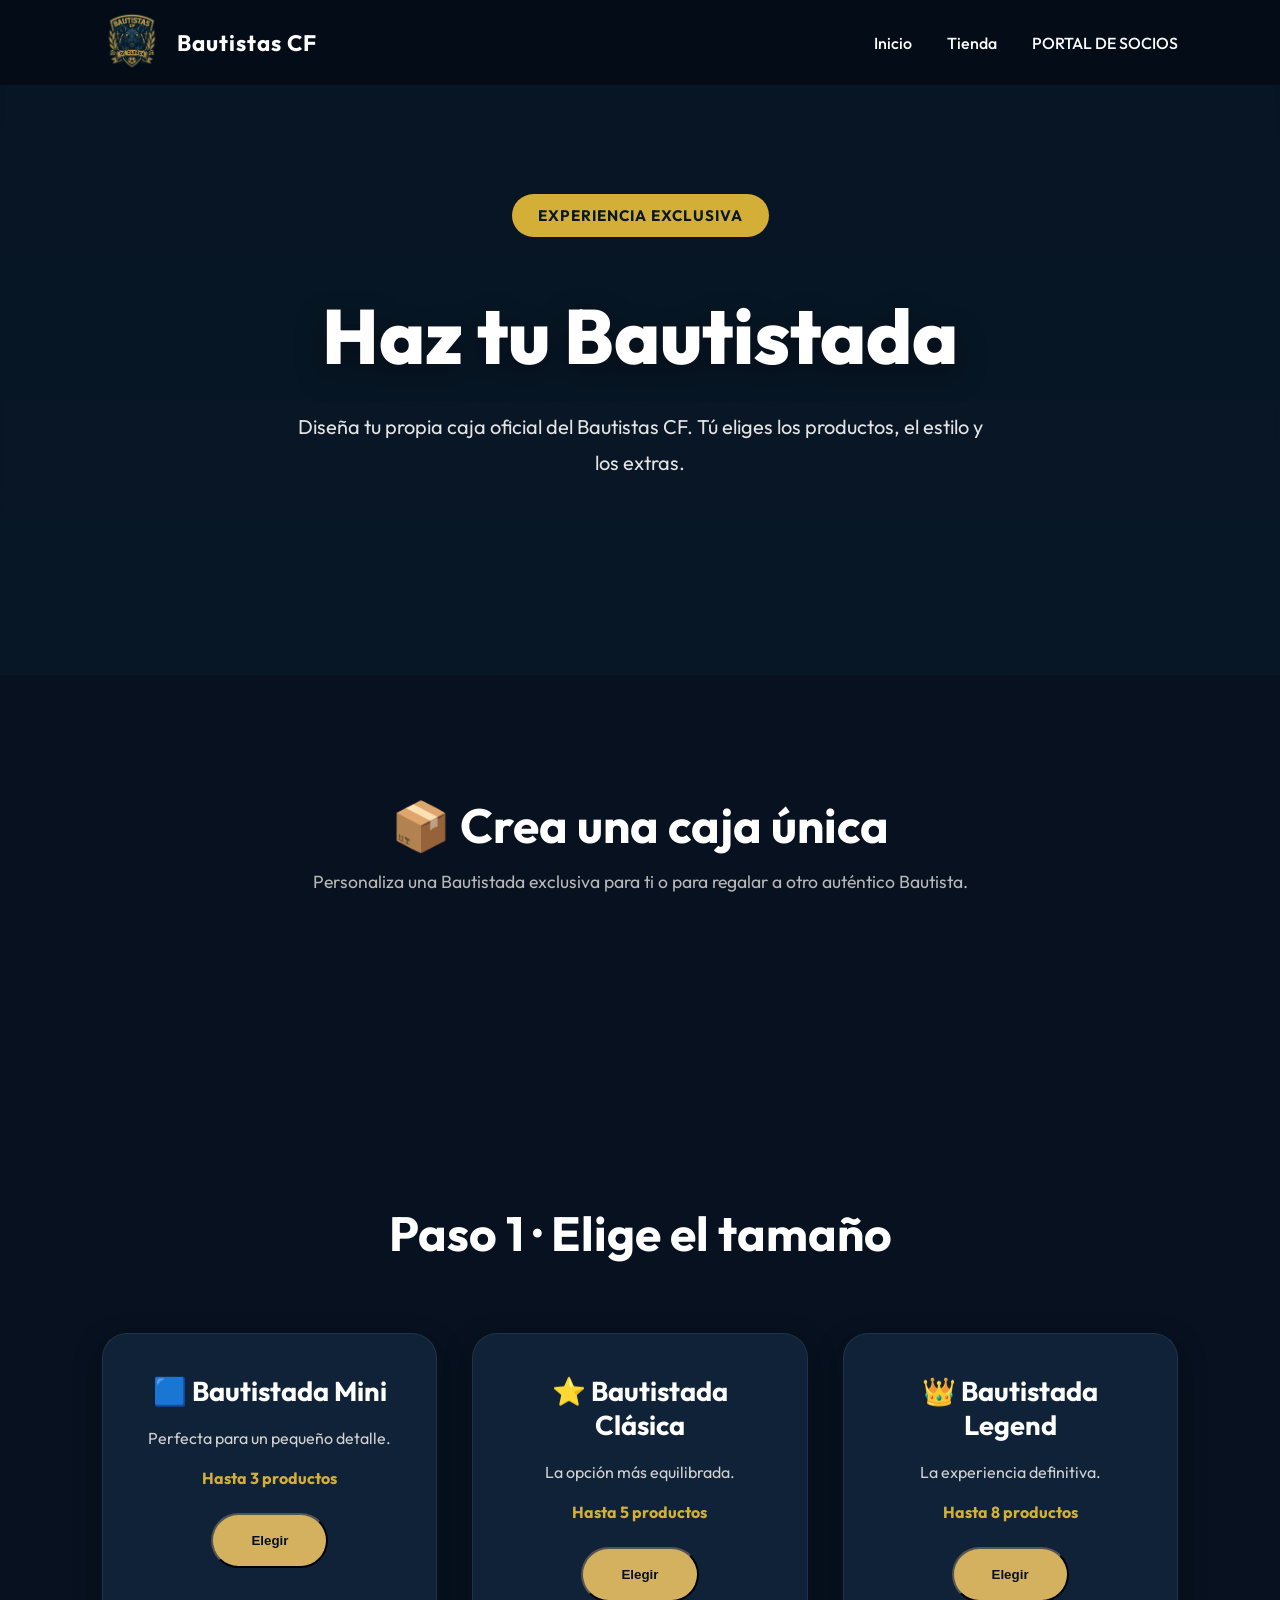
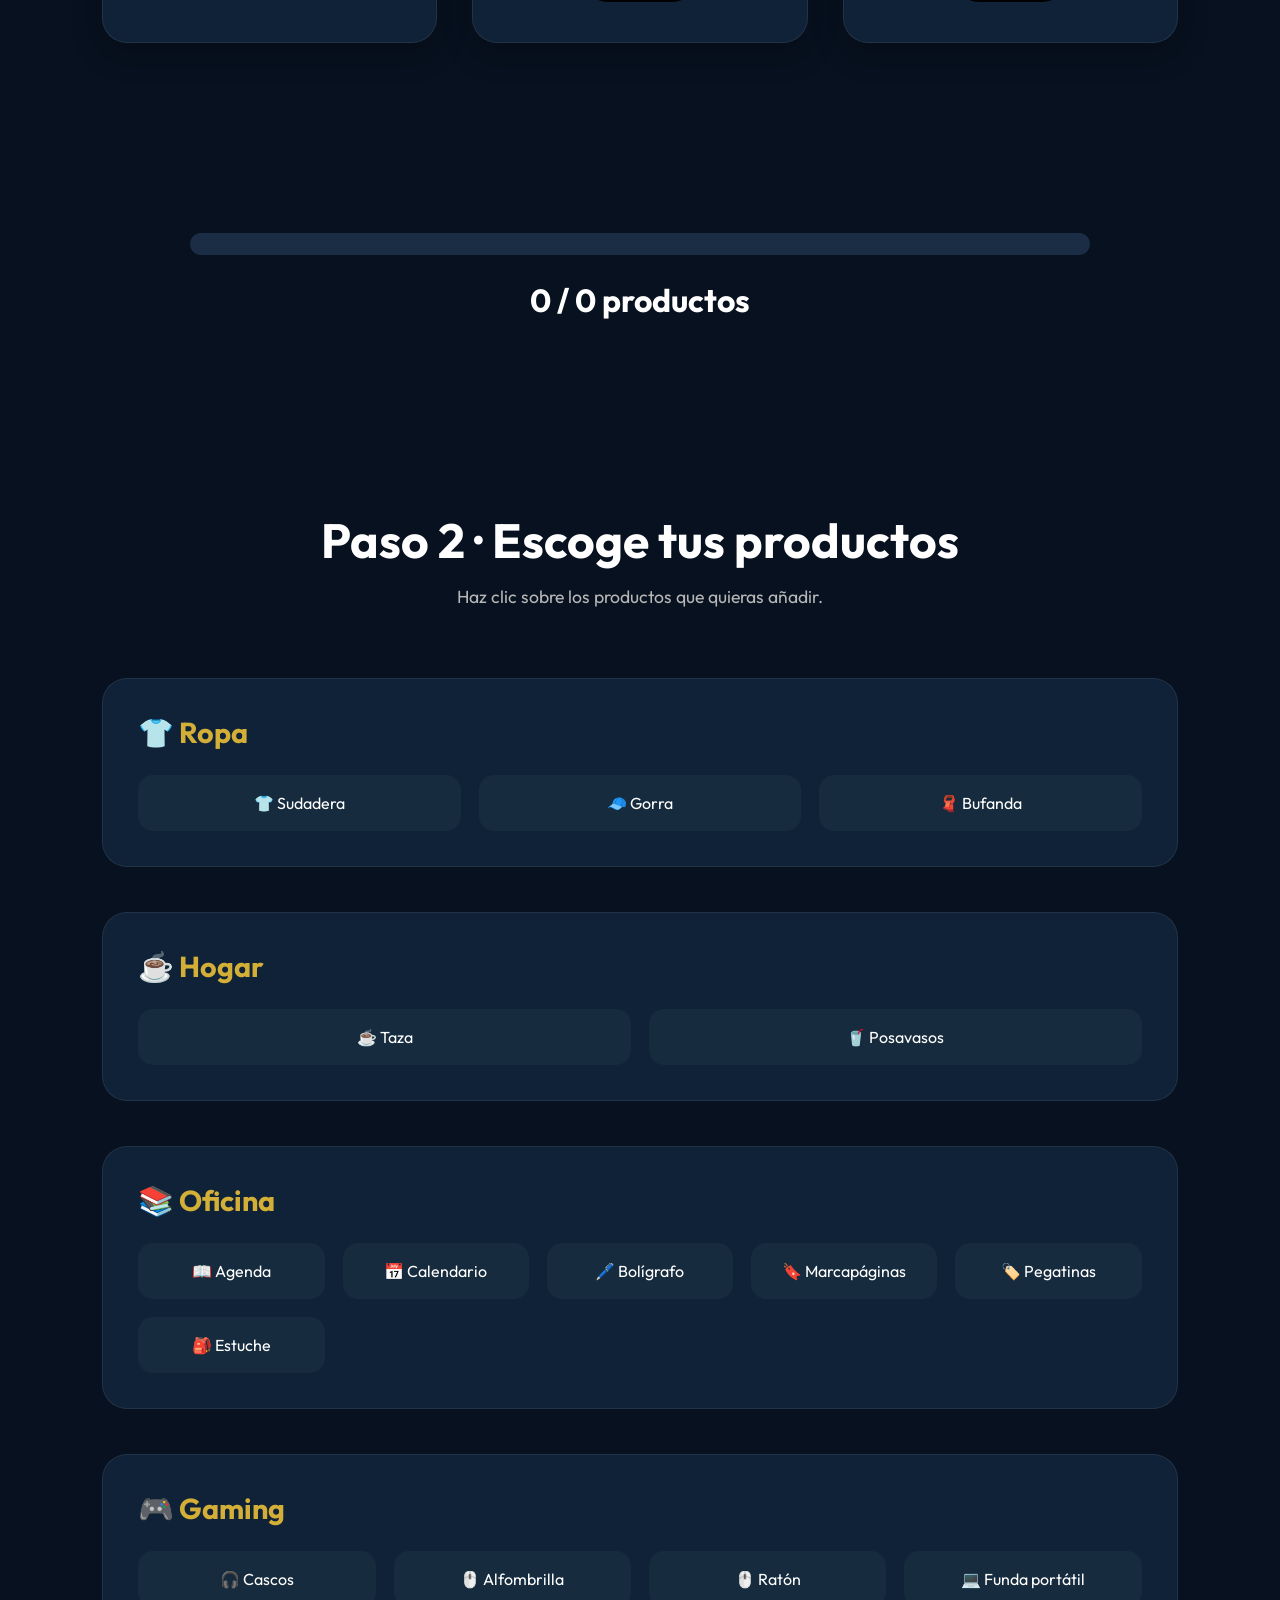
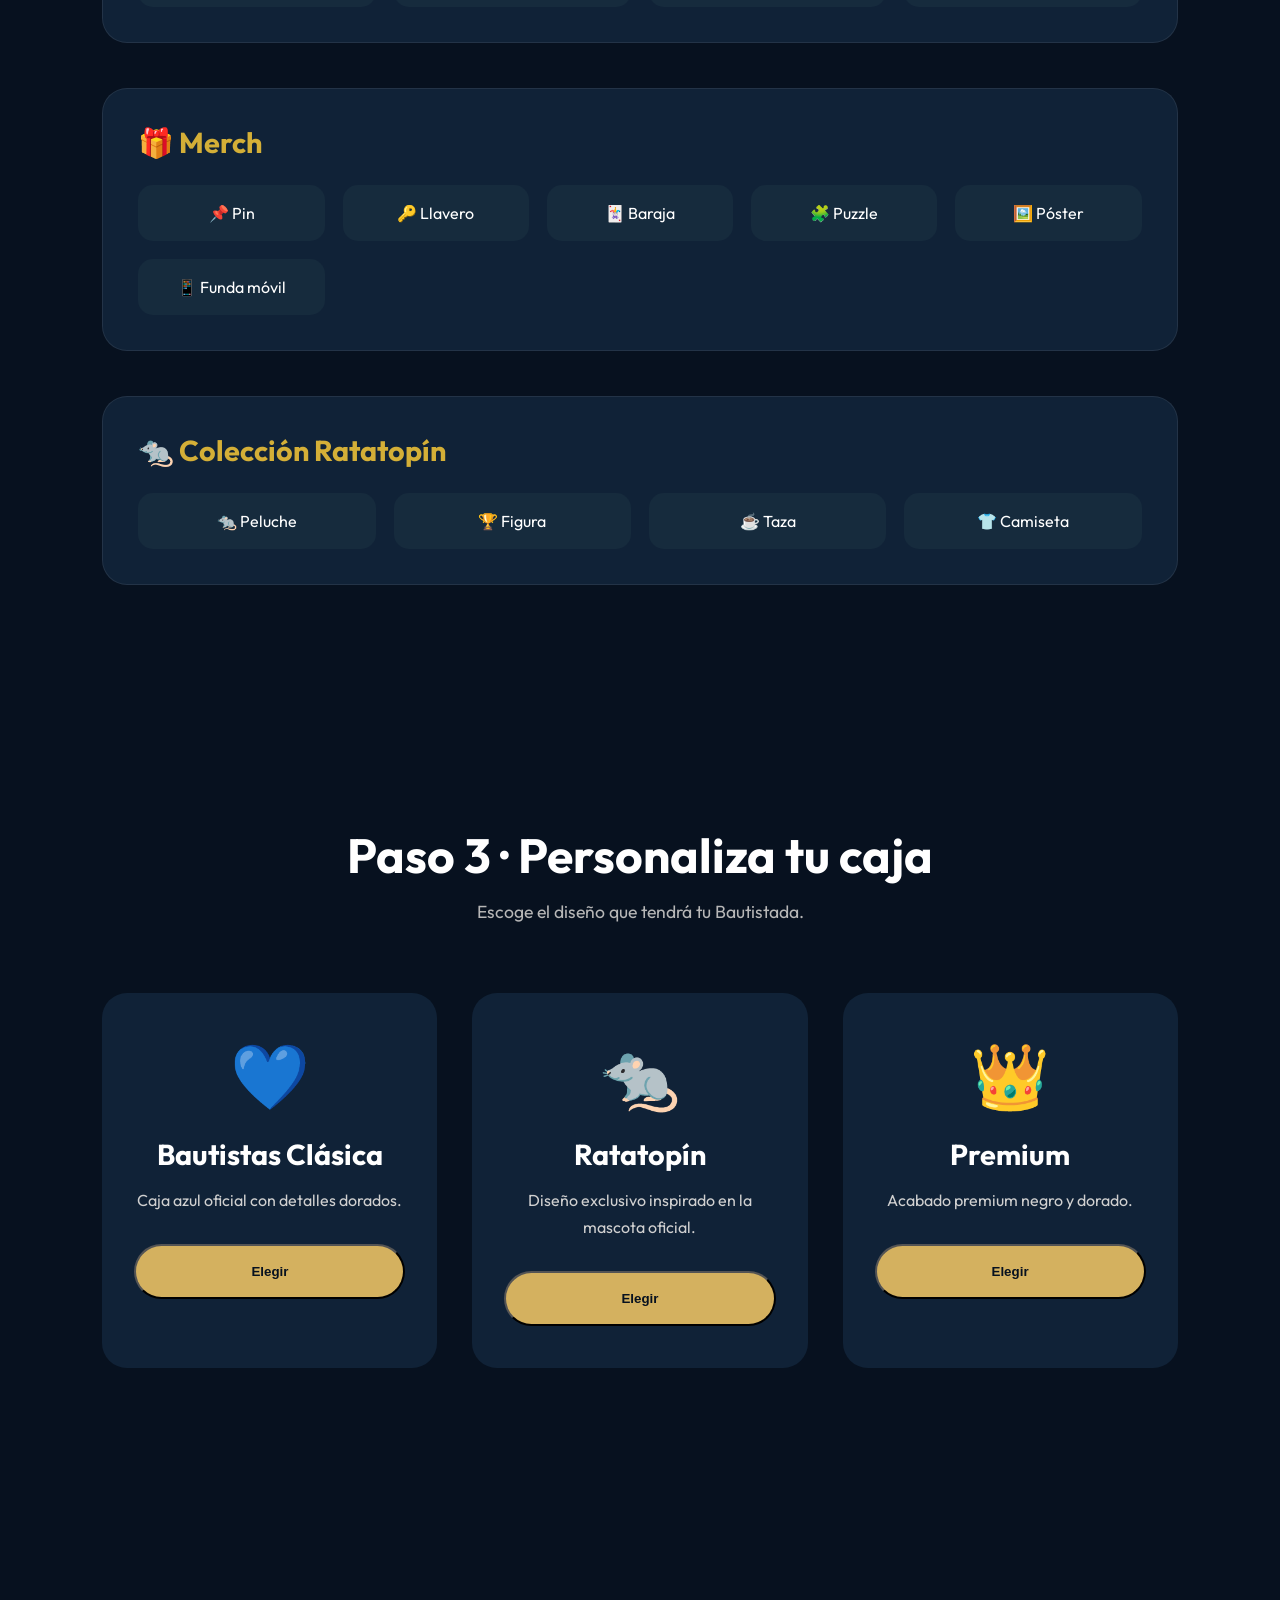
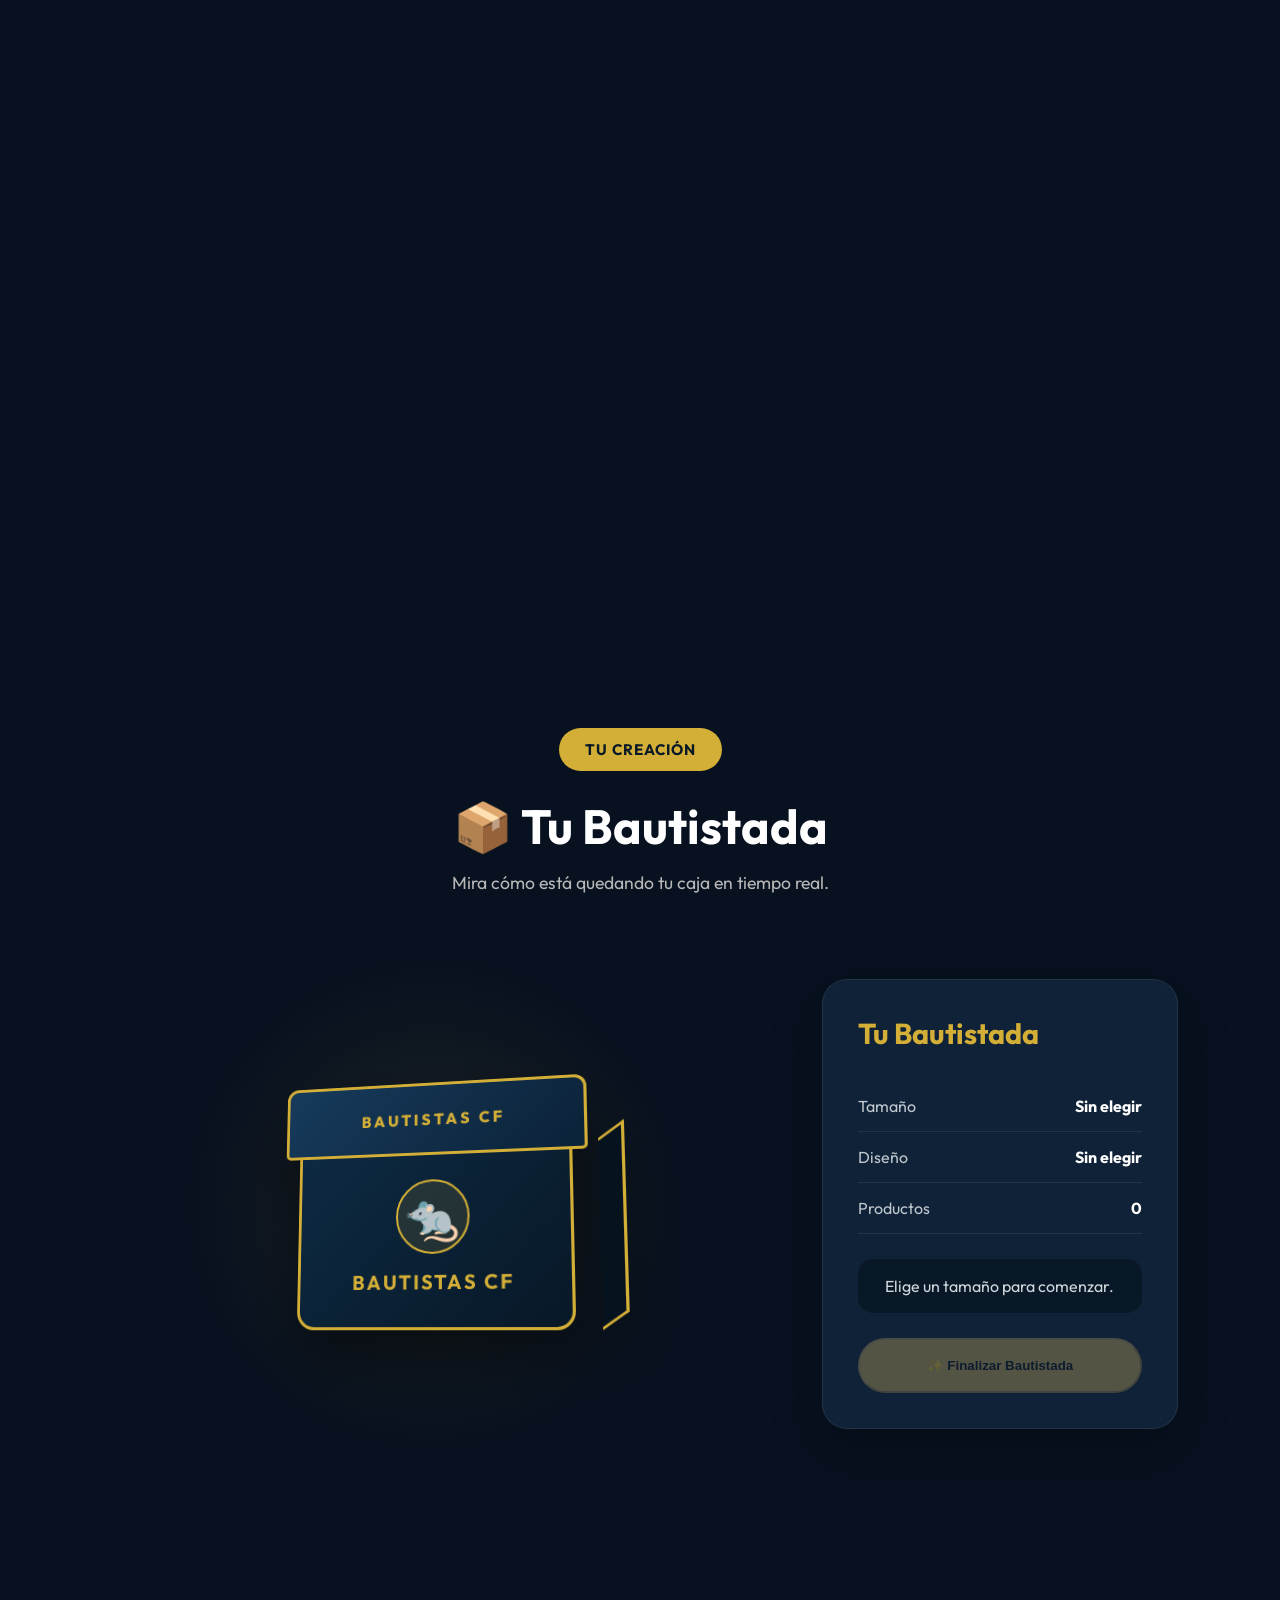
==== commit ecce8df7: "Actualización de páginas" ====
--- a/pages/bautistada.html
+++ b/pages/bautistada.html
@@ -55,7 +55,7 @@
 
                 <li><a href="../index.html">Inicio</a></li>
                 <li><a href="tienda.html">Tienda</a></li>
-                <li><a href="portal.html" class="portal-btn">Portal de Socios</a></li>
+                <a href="https://bautistascf.github.io/portal-socios/">PORTAL DE SOCIOS</a>
 
             </ul>
 
